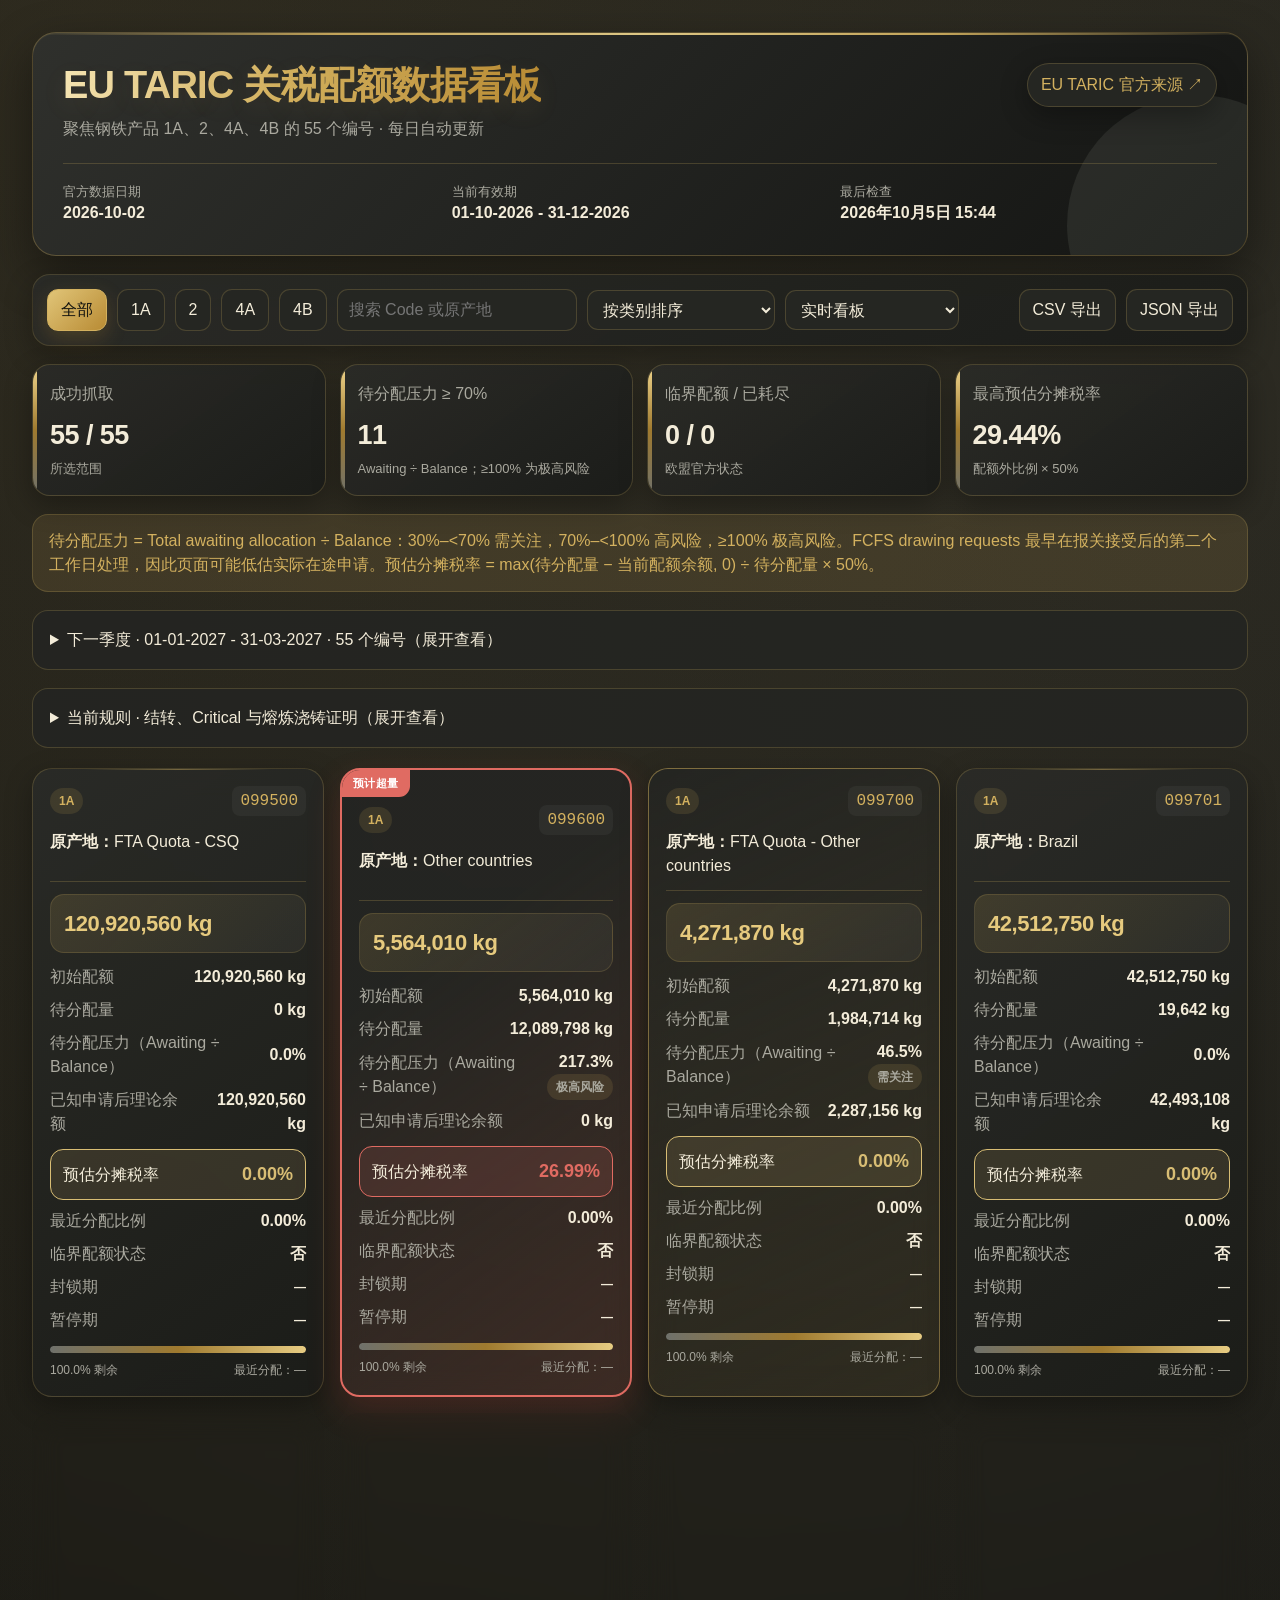
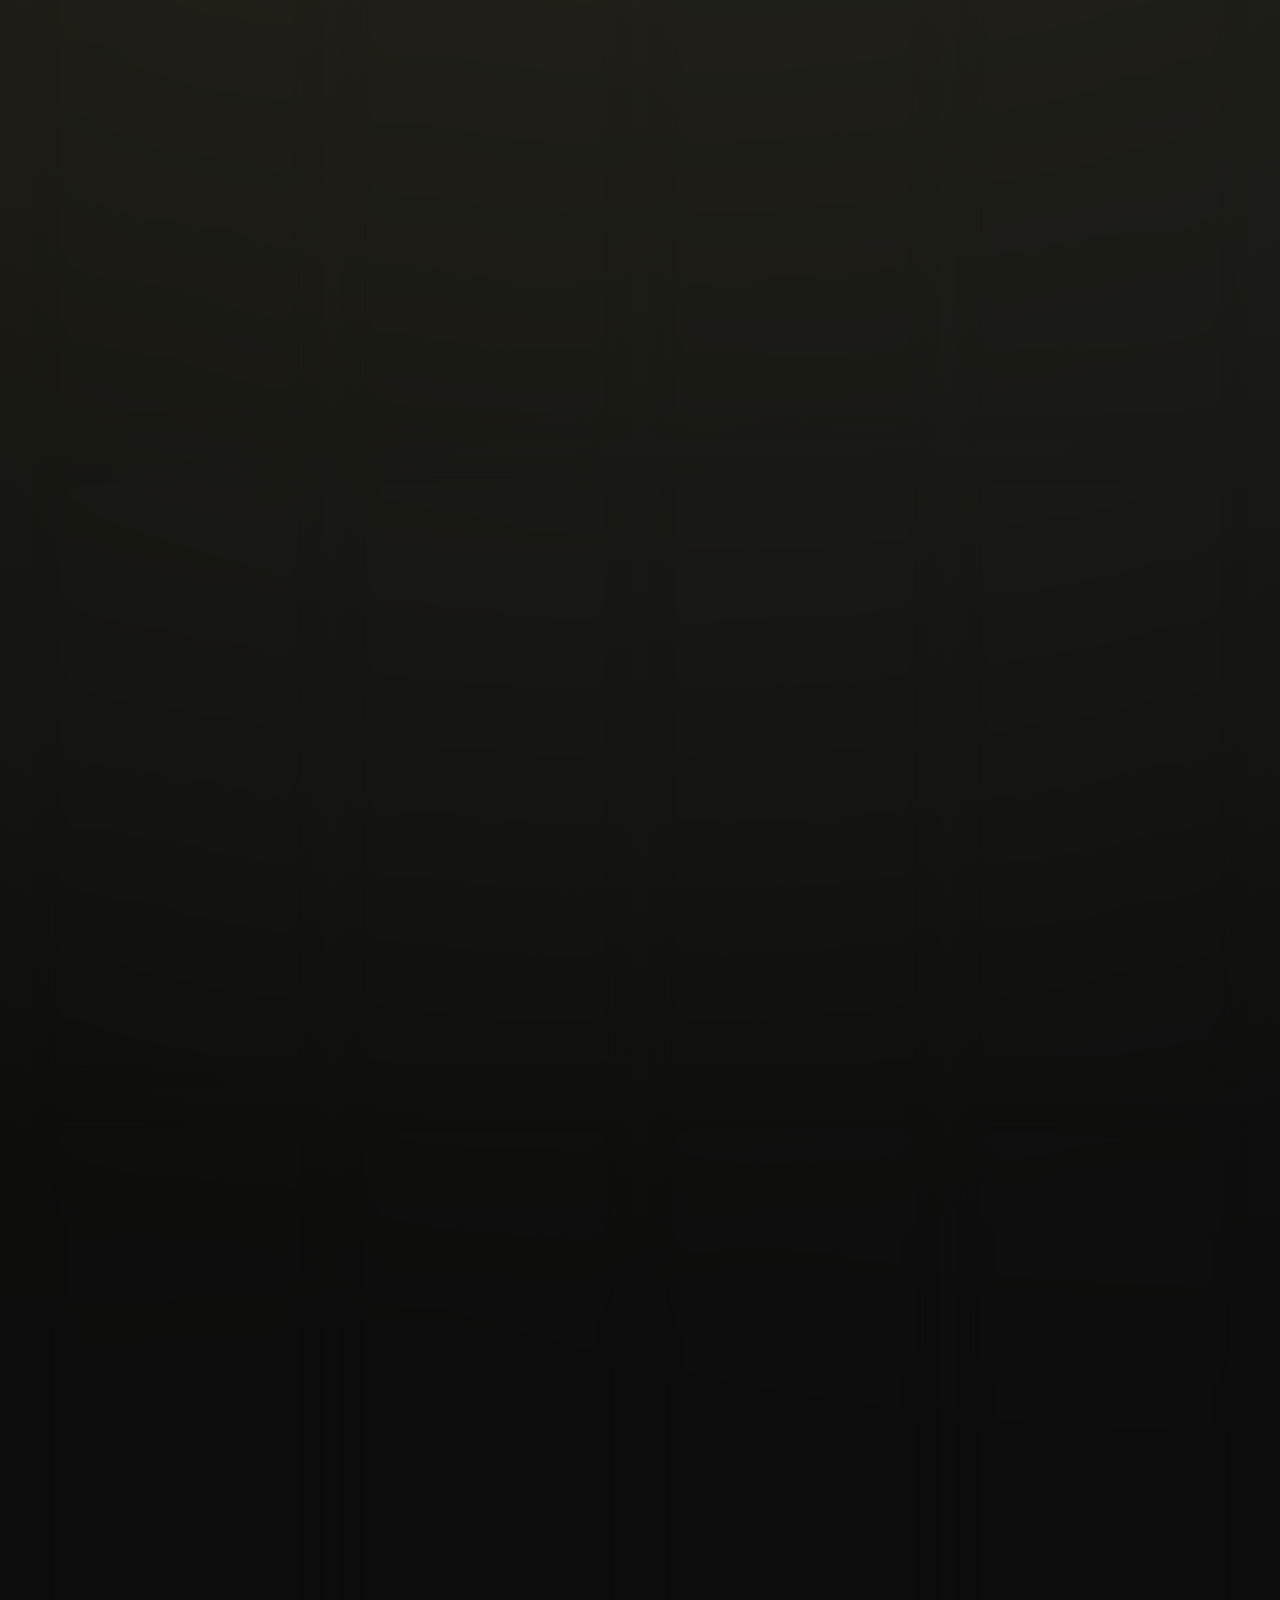
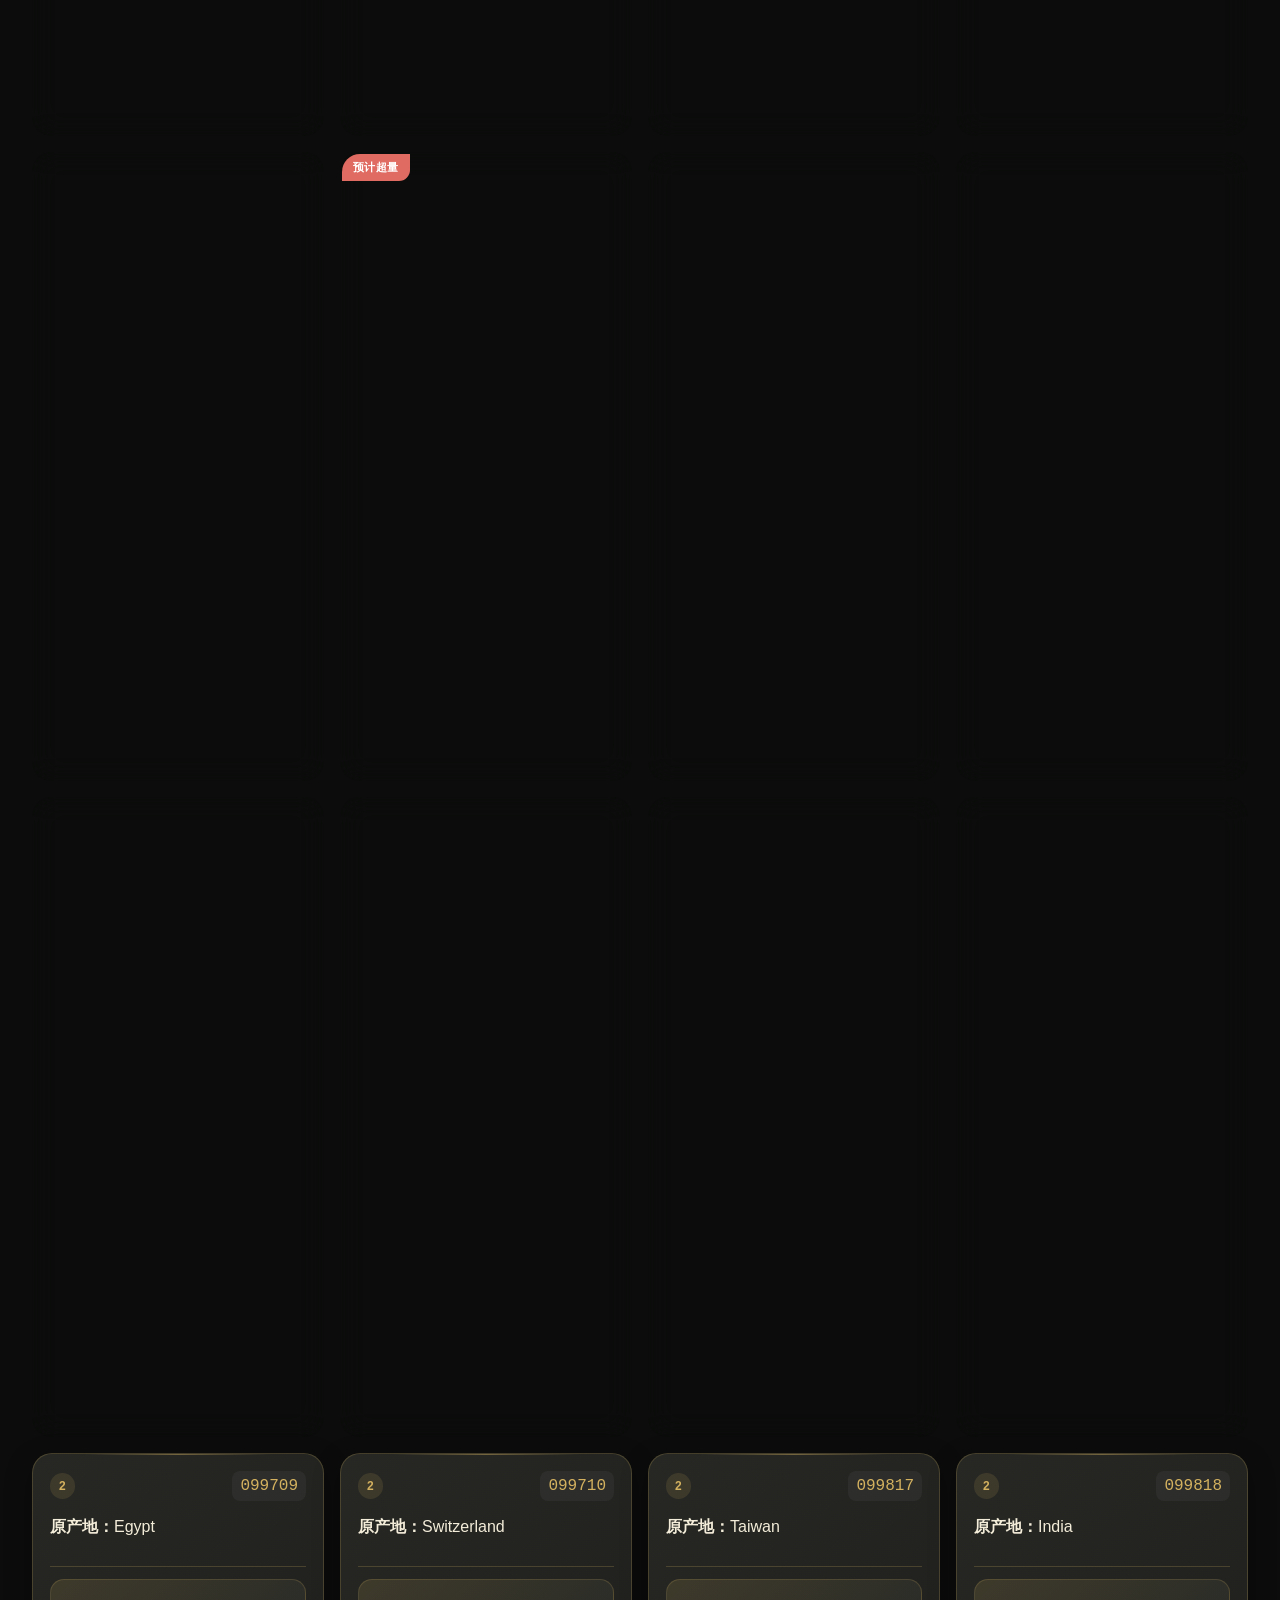
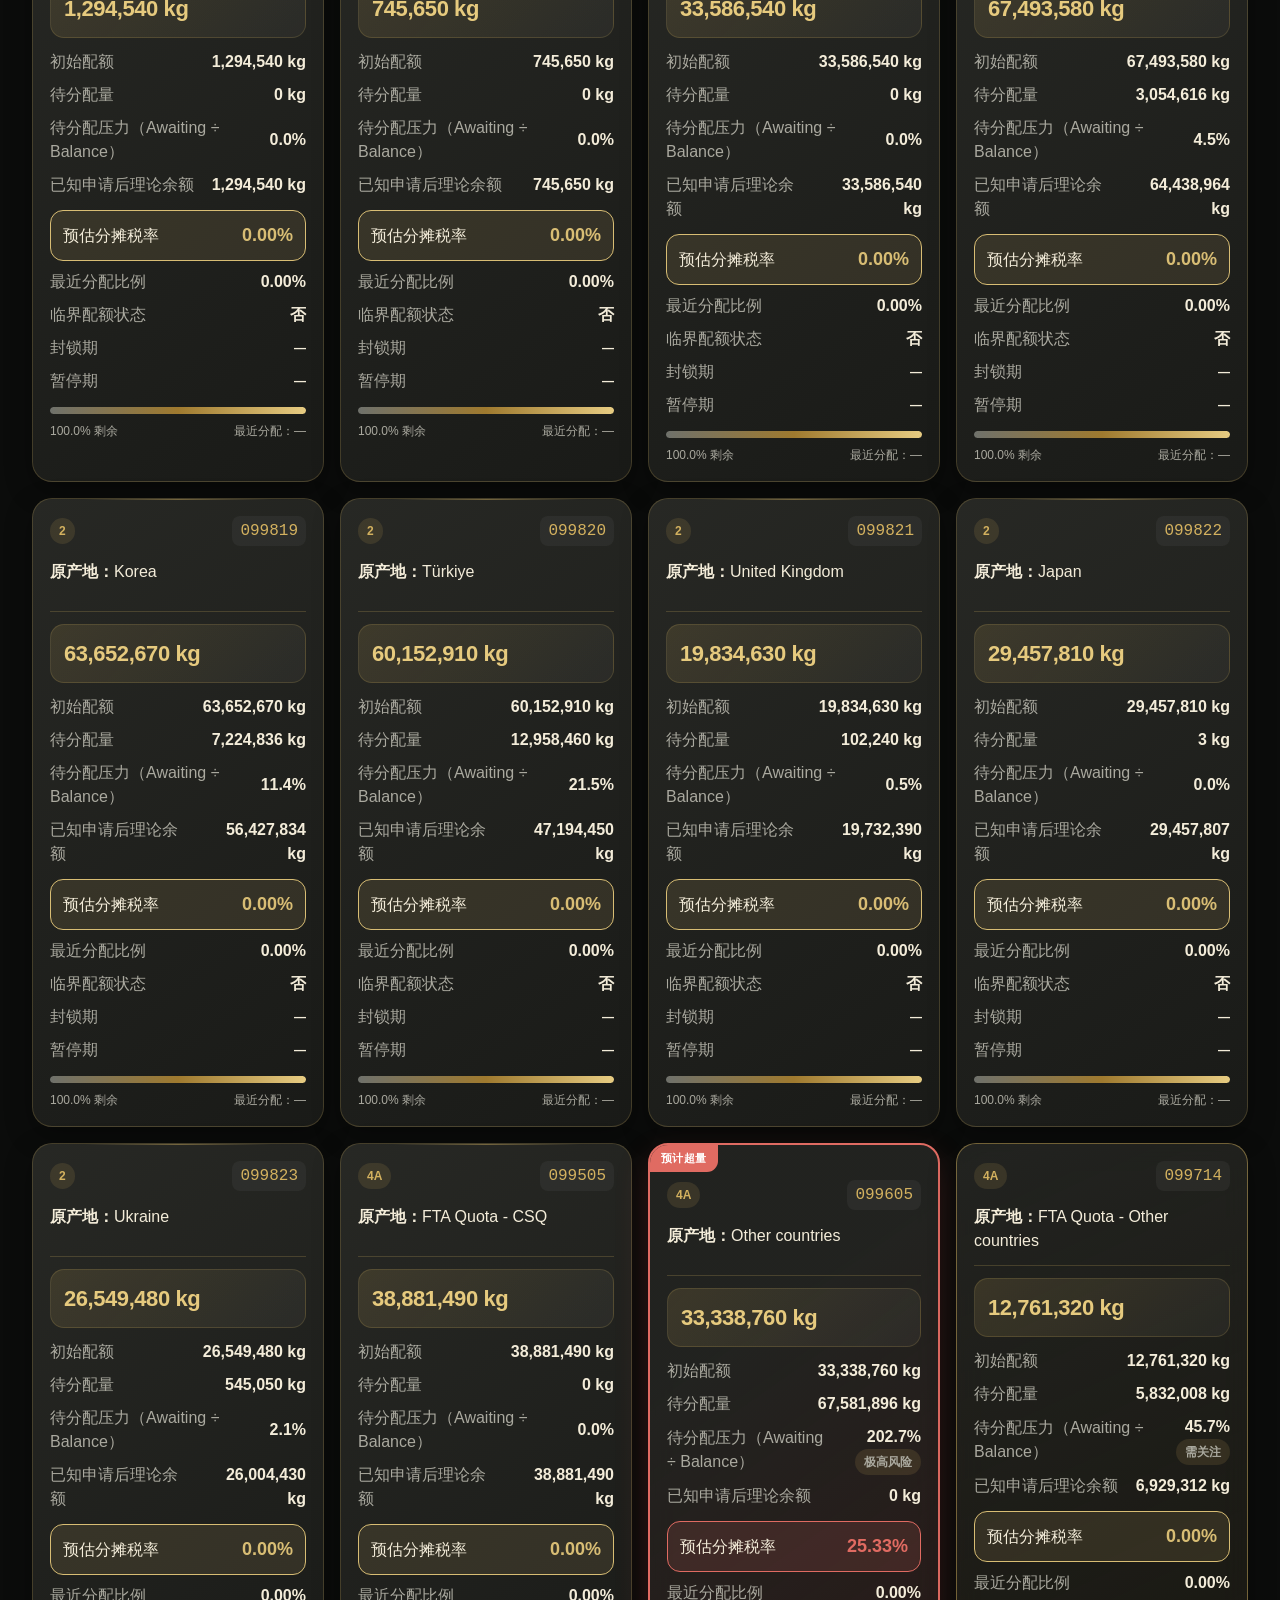
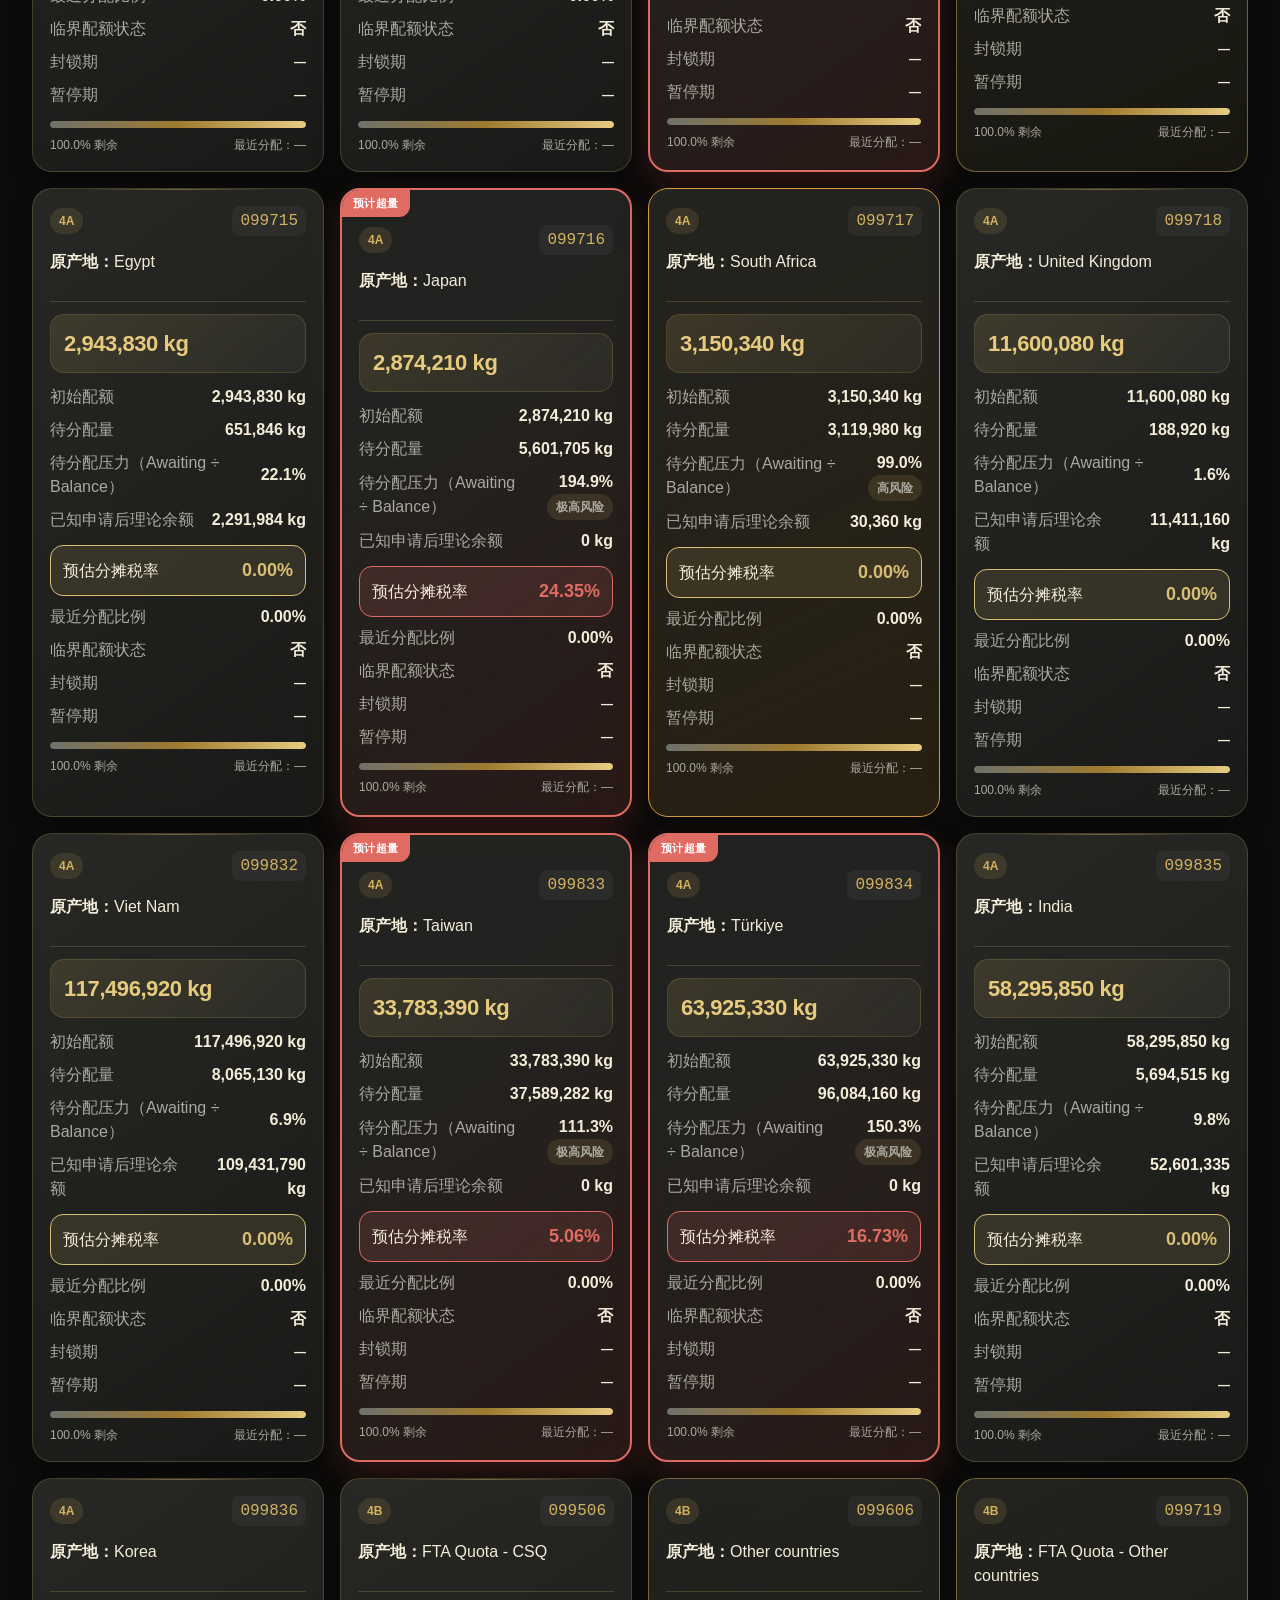
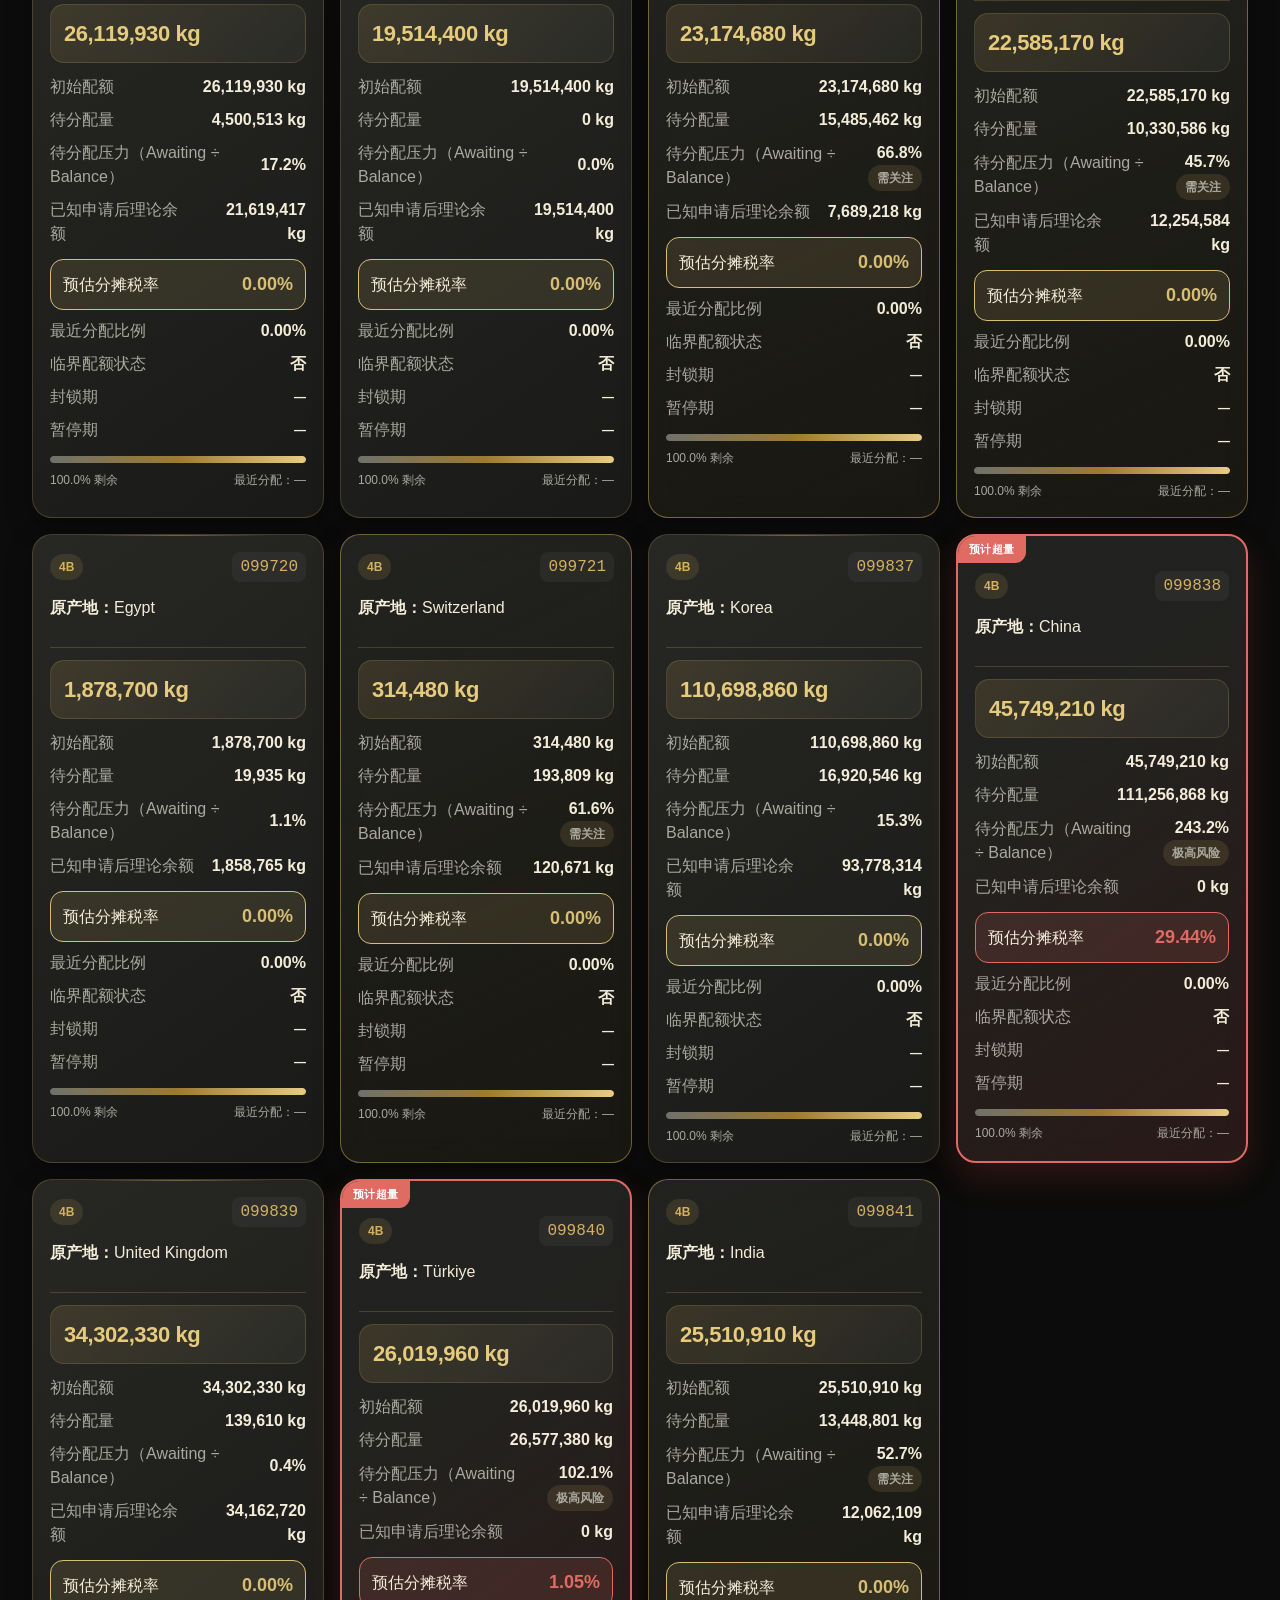
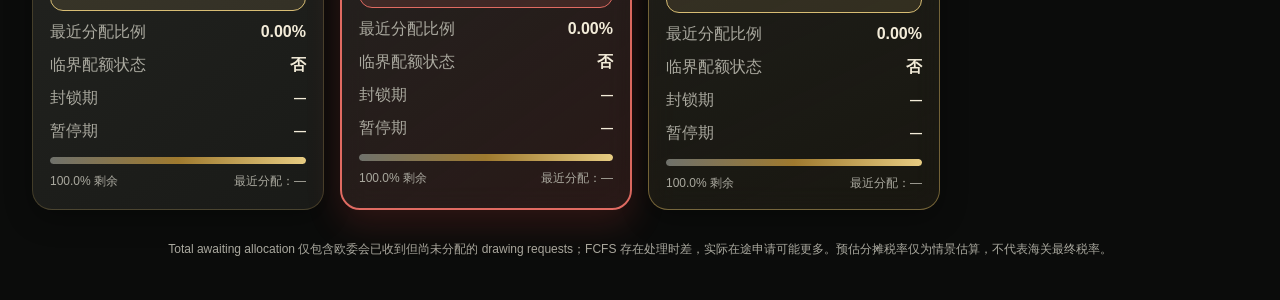
==== index.html @ 9d3b4386 "fix: clarify quarter rules and reject unavailable quota balances" ====
<!doctype html>
<html lang="zh-CN">
<head>
  <meta charset="utf-8">
  <meta name="viewport" content="width=device-width, initial-scale=1">
  <meta name="description" content="EU TARIC 钢铁关税配额每日更新看板">
  <title>EU TARIC 关税配额数据看板</title>
  <style>
    :root {
      color-scheme: dark;
      --bg: #0b0c0b;
      --surface: rgba(36, 37, 34, 0.93);
      --surface-solid: #252622;
      --surface-deep: #151613;
      --text: #f3ecd9;
      --muted: #aaa99f;
      --border: rgba(211, 177, 95, 0.22);
      --primary: #d3b15f;
      --primary-soft: rgba(211, 177, 95, 0.13);
      --accent: #777972;
      --accent-soft: rgba(119, 121, 114, 0.18);
      --success: #d8bd74;
      --success-soft: rgba(216, 189, 116, 0.12);
      --warning: #d89a3d;
      --warning-soft: rgba(216, 154, 61, 0.14);
      --danger: #e06b62;
      --danger-soft: rgba(224, 107, 98, 0.14);
      --gold-deep: #9f7a2f;
      --elephant: #6f716b;
      --shadow: 0 18px 48px rgba(0, 0, 0, 0.42);
      --shadow-soft: 0 9px 28px rgba(0, 0, 0, 0.30);
    }

    * { box-sizing: border-box; }

    html { min-width: 320px; }

    body {
      margin: 0;
      min-height: 100vh;
      background:
        radial-gradient(circle at 7% 0%, var(--primary-soft), transparent 30%),
        radial-gradient(circle at 94% 4%, var(--accent-soft), transparent 28%),
        var(--bg);
      color: var(--text);
      font-family: -apple-system, BlinkMacSystemFont, "Segoe UI", "PingFang SC", "Microsoft YaHei", sans-serif;
      line-height: 1.5;
    }

    button, input, select { font: inherit; }

    a { color: var(--primary); }

    .page {
      width: min(1520px, 100%);
      margin: 0 auto;
      padding: clamp(14px, 2.5vw, 34px);
    }

    .hero {
      position: relative;
      overflow: hidden;
      padding: clamp(18px, 3vw, 30px);
      border: 1px solid rgba(211, 177, 95, 0.30);
      border-radius: 24px;
      background:
        linear-gradient(135deg, rgba(48, 49, 45, 0.96), rgba(20, 21, 19, 0.96)),
        var(--surface);
      box-shadow: var(--shadow), inset 0 1px rgba(255, 240, 197, 0.05);
      backdrop-filter: blur(18px);
    }

    .hero::before {
      position: absolute;
      inset: 0 0 auto;
      height: 2px;
      background: linear-gradient(90deg, transparent, var(--primary), #f1d88f, var(--primary), transparent);
      content: "";
      opacity: 0.9;
    }

    .hero::after {
      position: absolute;
      right: -80px;
      bottom: -100px;
      width: 260px;
      height: 260px;
      border-radius: 50%;
      background: var(--accent-soft);
      content: "";
      pointer-events: none;
    }

    .hero-top {
      position: relative;
      z-index: 1;
      display: flex;
      align-items: flex-start;
      justify-content: space-between;
      gap: 24px;
    }

    h1 {
      margin: 0;
      background: linear-gradient(92deg, #f5e5b3 0%, #d3b15f 45%, #b88b34 100%);
      -webkit-background-clip: text;
      background-clip: text;
      color: transparent;
      font-size: clamp(24px, 3vw, 38px);
      line-height: 1.2;
      letter-spacing: -0.02em;
      text-shadow: 0 8px 26px rgba(211, 177, 95, 0.10);
    }

    .subtitle {
      margin: 8px 0 0;
      color: var(--muted);
    }

    .source-link {
      position: relative;
      z-index: 1;
      flex: none;
      padding: 9px 13px;
      border: 1px solid var(--border);
      border-radius: 999px;
      background: var(--surface-solid);
      text-decoration: none;
      box-shadow: var(--shadow-soft);
    }

    .meta {
      position: relative;
      z-index: 1;
      display: grid;
      grid-template-columns: repeat(3, minmax(0, 1fr));
      gap: 12px;
      margin-top: 22px;
      padding-top: 18px;
      border-top: 1px solid var(--border);
    }

    .meta-item span {
      display: block;
      color: var(--muted);
      font-size: 13px;
    }

    .meta-item strong { font-weight: 650; }

    .toolbar {
      display: flex;
      flex-wrap: wrap;
      align-items: center;
      gap: 10px;
      margin-top: 18px;
      padding: 14px;
      border: 1px solid var(--border);
      border-radius: 18px;
      background: var(--surface);
      box-shadow: var(--shadow-soft);
      backdrop-filter: blur(14px);
    }

    .button, .control {
      min-height: 40px;
      border: 1px solid var(--border);
      border-radius: 11px;
      background: var(--surface-solid);
      color: var(--text);
    }

    .button {
      padding: 8px 13px;
      cursor: pointer;
      transition: transform 140ms ease, border-color 140ms ease, background 140ms ease;
    }

    .button:hover { transform: translateY(-1px); border-color: var(--primary); }

    .button.active {
      border-color: var(--primary);
      background: linear-gradient(135deg, #e1c578, #b88b34);
      color: #11120f;
      box-shadow: 0 7px 20px rgba(184, 139, 52, 0.24);
    }

    .control { padding: 8px 11px; }

    .search { width: min(240px, 100%); }

    .toolbar-spacer { flex: 1 1 20px; }

    .summary {
      display: grid;
      grid-template-columns: repeat(4, minmax(0, 1fr));
      gap: 14px;
      margin-top: 18px;
    }

    .stat {
      position: relative;
      overflow: hidden;
      min-height: 116px;
      padding: 17px;
      border: 1px solid var(--border);
      border-radius: 18px;
      background: var(--surface);
      box-shadow: var(--shadow-soft);
    }

    .stat::before {
      position: absolute;
      inset: 0 auto 0 0;
      width: 4px;
      background: linear-gradient(180deg, #f0d58c, var(--gold-deep), var(--elephant));
      content: "";
    }

    .stat-label { color: var(--muted); }

    .stat-value {
      display: block;
      margin-top: 9px;
      font-size: 27px;
      font-weight: 700;
      letter-spacing: -0.02em;
    }

    .stat-note { margin-top: 3px; color: var(--muted); font-size: 13px; }

    .notice, .error-box {
      margin-top: 18px;
      padding: 14px 16px;
      border: 1px solid var(--border);
      border-radius: 16px;
    }

    .notice { background: var(--primary-soft); color: var(--primary); }
    .preview { margin-top: 18px; padding: 17px; border: 1px solid var(--border); border-radius: 16px; background: var(--surface); }
    .preview h2 { margin: 0 0 7px; font-size: 19px; }
    .preview p { margin: 0 0 10px; color: var(--muted); }
    .preview-grid { display: grid; grid-template-columns: repeat(auto-fit, minmax(175px, 1fr)); gap: 8px; }
    .preview-item { padding: 10px; border: 1px solid var(--border); border-radius: 11px; }
    .preview-item strong, .preview-item span { display: block; }
    .preview-item span { color: var(--muted); font-size: 12px; }
    .error-box { display: none; background: var(--danger-soft); color: var(--danger); }
    .error-box.show { display: block; }

    .grid {
      display: grid;
      grid-template-columns: repeat(auto-fit, minmax(285px, 1fr));
      gap: 16px;
      margin-top: 20px;
    }

    .quota-card {
      position: relative;
      overflow: hidden;
      padding: 17px;
      border: 1px solid var(--border);
      border-radius: 20px;
      background: var(--surface);
      box-shadow: var(--shadow-soft);
      backdrop-filter: blur(14px);
      transition: transform 160ms ease, box-shadow 160ms ease, border-color 160ms ease;
    }

    .quota-card:hover {
      transform: translateY(-2px);
      border-color: rgba(211, 177, 95, 0.42);
      box-shadow: var(--shadow);
    }
    .quota-card.high {
      border: 2px solid var(--danger);
      background: linear-gradient(145deg, var(--surface) 30%, var(--danger-soft));
      box-shadow: 0 14px 34px rgba(196, 61, 55, 0.20);
    }
    .quota-card.high::before {
      content: "预计超量";
      position: absolute;
      top: 0;
      left: 0;
      padding: 5px 11px;
      border-radius: 0 0 11px 0;
      background: var(--danger);
      color: #fff;
      font-size: 11px;
      font-weight: 800;
      letter-spacing: 0.04em;
    }
    .quota-card.high .card-head { padding-top: 18px; }
    .quota-card.high .tariff { border-color: var(--danger); background: var(--danger-soft); }
    .quota-card.high .tariff strong { color: var(--danger); }
    .quota-card.near { border-color: var(--warning); background: linear-gradient(155deg, var(--surface), var(--warning-soft)); }
    .quota-card.watch { border-color: rgba(211, 177, 95, 0.48); background: linear-gradient(155deg, var(--surface), rgba(211, 177, 95, 0.07)); }
    .quota-card.stale { opacity: 0.72; }

    .card-head, .metric, .card-foot {
      display: flex;
      align-items: center;
      justify-content: space-between;
      gap: 12px;
    }

    .badge {
      display: inline-flex;
      align-items: center;
      padding: 4px 9px;
      border-radius: 999px;
      background: var(--primary-soft);
      color: var(--primary);
      font-size: 12px;
      font-weight: 700;
    }

    .code-link {
      padding: 3px 8px;
      border-radius: 8px;
      background: rgba(127, 127, 127, 0.10);
      font-family: ui-monospace, SFMono-Regular, Menlo, Consolas, monospace;
      text-decoration: none;
    }

    .origin {
      min-height: 52px;
      margin-top: 14px;
      padding-bottom: 12px;
      border-bottom: 1px solid var(--border);
    }

    .balance {
      margin: 12px 0;
      padding: 12px 13px;
      border: 1px solid rgba(211, 177, 95, 0.18);
      border-radius: 14px;
      background: linear-gradient(135deg, rgba(211, 177, 95, 0.15), rgba(111, 113, 107, 0.12));
      color: #e6ca7e;
      font-size: 22px;
      font-weight: 700;
      letter-spacing: -0.02em;
    }

    .metric { margin-top: 9px; }
    .metric span:first-child { color: var(--muted); }
    .metric strong { text-align: right; font-weight: 650; }
    .metric.period strong { max-width: 62%; font-size: 12px; }

    .tariff {
      margin-top: 13px;
      padding: 11px 12px;
      border: 1px solid var(--success);
      border-radius: 13px;
      background: var(--success-soft);
    }

    .tariff span:first-child { color: var(--text); }
    .tariff strong { color: var(--success); font-size: 18px; }

    .progress {
      height: 7px;
      margin-top: 14px;
      overflow: hidden;
      border-radius: 999px;
      background: rgba(127, 127, 127, 0.16);
    }

    .progress span {
      display: block;
      height: 100%;
      border-radius: inherit;
      background: linear-gradient(90deg, var(--elephant), var(--gold-deep), #e7cc82);
      box-shadow: 0 0 12px rgba(211, 177, 95, 0.28);
    }

    .card-foot { margin-top: 8px; color: var(--muted); font-size: 12px; }

    .empty {
      grid-column: 1 / -1;
      padding: 46px 20px;
      border: 1px dashed var(--border);
      border-radius: 18px;
      color: var(--muted);
      text-align: center;
    }

    .loading { margin-top: 30px; color: var(--muted); text-align: center; }

    footer { padding: 30px 4px 10px; color: var(--muted); font-size: 12px; text-align: center; }

    .source-link { color: var(--primary); }
    .toolbar, .stat, .quota-card {
      background: linear-gradient(145deg, rgba(42, 43, 39, 0.93), rgba(27, 28, 25, 0.94));
    }
    .toolbar { border-color: rgba(211, 177, 95, 0.18); }
    .quota-card:not(.high):not(.near):not(.watch)::after {
      position: absolute;
      inset: 0 18% auto;
      height: 1px;
      background: linear-gradient(90deg, transparent, rgba(211, 177, 95, 0.45), transparent);
      content: "";
    }

    @media (max-width: 900px) {
      .summary { grid-template-columns: repeat(2, minmax(0, 1fr)); }
    }

    @media (max-width: 640px) {
      .page { padding: 10px; }
      .hero { border-radius: 18px; }
      .hero-top { display: block; }
      .source-link { display: inline-block; margin-top: 16px; }
      .meta, .summary { grid-template-columns: 1fr; }
      .toolbar-spacer { display: none; }
      .toolbar .control, .search { width: 100%; }
      .grid { grid-template-columns: 1fr; }
    }

    @media (prefers-reduced-motion: reduce) {
      .button, .quota-card { transition: none; }
      .button:hover, .quota-card:hover { transform: none; }
    }
  </style>
</head>
<body>
  <main class="page">
    <section class="hero">
      <div class="hero-top">
        <div>
          <h1>EU TARIC 关税配额数据看板</h1>
          <p class="subtitle">聚焦钢铁产品 1A、2、4A、4B 的 55 个编号 · 每日自动更新</p>
        </div>
        <a class="source-link" href="https://ec.europa.eu/taxation_customs/dds2/taric/quota_consultation.jsp?Lang=en" target="_blank" rel="noopener noreferrer">EU TARIC 官方来源 ↗</a>
      </div>
      <div class="meta">
        <div class="meta-item"><span>官方数据日期</span><strong id="official-date">—</strong></div>
        <div class="meta-item"><span>当前有效期</span><strong id="validity">—</strong></div>
        <div class="meta-item"><span>最后检查</span><strong id="checked-at">—</strong></div>
      </div>
    </section>

    <section class="toolbar" aria-label="看板筛选与导出">
      <button class="button active" type="button" data-category="all">全部</button>
      <button class="button" type="button" data-category="1A">1A</button>
      <button class="button" type="button" data-category="2">2</button>
      <button class="button" type="button" data-category="4A">4A</button>
      <button class="button" type="button" data-category="4B">4B</button>
      <input class="control search" id="search" type="search" placeholder="搜索 Code 或原产地" aria-label="搜索 Code 或原产地">
      <select class="control" id="sort" aria-label="排序">
        <option value="category">按类别排序</option>
        <option value="tariff">预估税率从高到低</option>
        <option value="awaiting">待分配压力从高到低</option>
        <option value="remaining">剩余比例从低到高</option>
      </select>
      <select class="control" id="snapshot" aria-label="历史数据"><option value="current">实时看板</option></select>
      <span class="toolbar-spacer"></span>
      <button class="button" id="export-csv" type="button">CSV 导出</button>
      <button class="button" id="export-json" type="button">JSON 导出</button>
    </section>

    <section class="summary" aria-label="数据概览">
      <article class="stat"><span class="stat-label">成功抓取</span><strong class="stat-value" id="stat-total">—</strong><div class="stat-note">所选范围</div></article>
      <article class="stat"><span class="stat-label">待分配压力 ≥ 70%</span><strong class="stat-value" id="stat-over">—</strong><div class="stat-note">Awaiting ÷ Balance；≥100% 为极高风险</div></article>
      <article class="stat"><span class="stat-label">临界配额 / 已耗尽</span><strong class="stat-value" id="stat-critical">—</strong><div class="stat-note">欧盟官方状态</div></article>
      <article class="stat"><span class="stat-label">最高预估分摊税率</span><strong class="stat-value" id="stat-tariff">—</strong><div class="stat-note">配额外比例 × 50%</div></article>
    </section>

    <section class="notice" id="notice">正在读取最新数据……</section>
    <section class="error-box" id="errors" aria-live="polite"></section>
    <section class="preview" id="preview" hidden></section>
    <section class="preview"><details><summary>当前规则 · 结转、Critical 与熔炼浇铸证明（展开查看）</summary>
      <p>2026 年 7 月 1 日至 2027 年 6 月 30 日，未用季度额度可在同一配额年度内结转。前一季度的分配在季度结束后的第 20 个欧委会工作日停止；下一季度初始额度不等于届时实际余额。</p>
      <p>2026/1457 第 5 条规定本措施配额不视为 Critical；官方「No」不代表申请压力低。看板风险标签独立比较待分配申请与官方 Balance，理论余额不是海关公布余额。</p>
      <p>2026 年 10 月 1 日起，进口须提供可核验的熔炼与浇铸国证明，例如钢厂检验证书；该信息与非优惠原产地应分别核对。配额外 50% 及看板情景估算不能替代具体产品的最终税率核定。</p>
      <p><a href="https://eur-lex.europa.eu/eli/reg/2026/1384/oj/eng" target="_blank" rel="noopener noreferrer">2026/1384 · 第 3、4、14 条 ↗</a> · <a href="https://eur-lex.europa.eu/eli/reg_impl/2026/1457/oj/eng" target="_blank" rel="noopener noreferrer">2026/1457 · 第 4、5 条 ↗</a></p>
    </details></section>
    <div class="loading" id="loading">正在加载 TARIC 配额数据……</div>
    <section class="grid" id="cards" aria-live="polite"></section>

    <footer>Total awaiting allocation 仅包含欧委会已收到但尚未分配的 drawing requests；FCFS 存在处理时差，实际在途申请可能更多。预估分摊税率仅为情景估算，不代表海关最终税率。</footer>
  </main>

  <script>
    const state = { dataset: null, category: "all", search: "", sort: "category" };
    const number = new Intl.NumberFormat("en-US", { maximumFractionDigits: 0 });

    const escapeHtml = (value) => String(value ?? "")
      .replaceAll("&", "&amp;")
      .replaceAll("<", "&lt;")
      .replaceAll(">", "&gt;")
      .replaceAll('"', "&quot;")
      .replaceAll("'", "&#039;");

    const formatDateTime = (value) => {
      if (!value) return "—";
      const date = new Date(value);
      return Number.isNaN(date.getTime()) ? value : new Intl.DateTimeFormat("zh-CN", { dateStyle: "medium", timeStyle: "short", timeZone: "Europe/Berlin" }).format(date);
    };

    const enrich = (item) => {
      const initial = Number(item.initial_amount_kg ?? item.initial ?? 0);
      const balance = Number(item.balance_kg ?? item.balance ?? 0);
      const awaiting = Number(item.awaiting_allocation_kg ?? item.awaiting ?? 0);
      const remainingPct = initial > 0 ? balance / initial * 100 : 0;
      const awaitingShareOfInitial = initial > 0 ? awaiting / initial : 0;
      const awaitingToBalance = balance > 0 ? awaiting / balance : null;
      const pressureSort = awaitingToBalance == null ? (awaiting > 0 ? Number.MAX_SAFE_INTEGER : 0) : awaitingToBalance;
      const effectiveBuffer = Math.max(balance - awaiting, 0);
      const outsideRatio = awaiting > 0 ? Math.max(awaiting - balance, 0) / awaiting : 0;
      const estimatedTariff = outsideRatio * 50;
      return { ...item, initial, balance, awaiting, remainingPct, awaitingShareOfInitial, awaitingToBalance, pressureSort, effectiveBuffer, outsideRatio, estimatedTariff };
    };

    const criticalCn = (value) => {
      const normalized = String(value || "").trim().toLowerCase();
      if (normalized === "yes") return "是";
      if (normalized === "no") return "否";
      return value || "—";
    };

    const periodContainsToday = (value) => {
      const matches = [...String(value || "").matchAll(/(\d{2})-(\d{2})-(\d{4})/g)];
      if (!matches.length) return false;
      const dates = matches.map((match) => new Date(Number(match[3]), Number(match[2]) - 1, Number(match[1]), 12));
      const berlin = new Intl.DateTimeFormat("en-CA", { timeZone: "Europe/Berlin", year: "numeric", month: "2-digit", day: "2-digit" }).format(new Date());
      const [year, month, day] = berlin.split("-").map(Number);
      const today = new Date(year, month - 1, day, 12);
      return dates[0] <= today && today <= (dates[1] || dates[0]);
    };

    function currentRows() {
      if (!state.dataset) return [];
      let rows = (state.dataset.items || []).map(enrich);
      if (state.category !== "all") rows = rows.filter((row) => row.category === state.category);
      const query = state.search.trim().toLowerCase();
      if (query) rows = rows.filter((row) => `${row.code} ${row.origin} ${row.expected_origin || ""} ${row.taric_origin || ""}`.toLowerCase().includes(query));
      const categoryRank = { "1A": 1, "2": 2, "4A": 3, "4B": 4 };
      rows.sort((a, b) => {
        if (state.sort === "tariff") return b.estimatedTariff - a.estimatedTariff || a.code.localeCompare(b.code);
        if (state.sort === "awaiting") return b.pressureSort - a.pressureSort || a.code.localeCompare(b.code);
        if (state.sort === "remaining") return a.remainingPct - b.remainingPct || a.code.localeCompare(b.code);
        return (categoryRank[a.category] || 99) - (categoryRank[b.category] || 99) || a.code.localeCompare(b.code);
      });
      return rows;
    }

    function render() {
      const meta = state.dataset?.meta || {};
      const rows = currentRows();
      document.querySelector("#official-date").textContent = meta.official_update_date || "—";
      document.querySelector("#validity").textContent = meta.validity_period || "—";
      document.querySelector("#checked-at").textContent = formatDateTime(meta.checked_at);
      document.querySelector("#stat-total").textContent = `${rows.filter((r) => !r.stale && !r.error).length} / ${rows.length}`;
      const valid = rows.filter((r) => !r.stale && !r.not_yet_effective);
      document.querySelector("#stat-over").textContent = String(valid.filter((r) => r.balance > 0 && (r.awaitingToBalance ?? 0) >= 0.7).length);
      document.querySelector("#stat-critical").textContent = `${valid.filter((r) => String(r.critical).toLowerCase() === "yes").length} / ${valid.filter((r) => r.balance <= 0).length}`;
      document.querySelector("#stat-tariff").textContent = valid.length ? `${Math.max(...valid.map((r) => r.estimatedTariff)).toFixed(2)}%` : "—";

      const future = (state.dataset?.items || []).filter((item) => !item.stale && item.next_period);
      const preview = document.querySelector("#preview");
      preview.hidden = !future.length;
      if (future.length) preview.innerHTML = `<details><summary>下一季度 · ${escapeHtml(meta.next_period || "官方预告")} · ${future.length} 个编号（展开查看）</summary><p>下列初始额度来自 TARIC 未来有效期记录。当前余额与待分配量仍属于本季度；未来余额未公布时不作零余额判断。点击编号核对原文。</p><div class="preview-grid">${future.map((item) => `<div class="preview-item"><a href="${escapeHtml(item.next_period.detail_url)}" target="_blank" rel="noopener noreferrer"><strong>${escapeHtml(item.category)} · ${escapeHtml(item.code)} · ${escapeHtml(item.origin)}</strong></a><span>${escapeHtml(item.next_period.validity_period)}</span><span>初始额度：${number.format(item.next_period.initial_amount_kg)} kg</span><span>余额：${item.next_period.balance_kg == null ? "尚未公布" : number.format(item.next_period.balance_kg) + " kg"}</span></div>`).join("")}</div></details>`;

      const activeBlocking = rows.filter((row) => periodContainsToday(row.blocking_period));
      let blocking = "";
      if (activeBlocking.length) {
        const periods = [...new Set(activeBlocking.map((row) => row.blocking_period).filter(Boolean))].join("；");
        blocking = `当前仍处于官方封锁期（${periods}），实际分配尚未完成。`;
      } else if (meta.blocking_period) {
        blocking = `官方记录的封锁期：${meta.blocking_period}（当前已结束）。`;
      }
      document.querySelector("#notice").textContent = `${blocking} 待分配压力 = Total awaiting allocation ÷ Balance：30%–<70% 需关注，70%–<100% 高风险，≥100% 极高风险。FCFS drawing requests 最早在报关接受后的第二个工作日处理，因此页面可能低估实际在途申请。预估分摊税率 = max(待分配量 − 当前配额余额, 0) ÷ 待分配量 × 50%。`.trim();

      const failures = state.dataset?.failures || [];
      const errors = document.querySelector("#errors");
      errors.classList.toggle("show", failures.length > 0);
      errors.textContent = failures.length ? `本次有 ${failures.length} 个编号未能更新：${failures.map((x) => `${x.code} (${x.error})`).join("；")}` : "";

      const cards = document.querySelector("#cards");
      if (!rows.length) {
        cards.innerHTML = '<div class="empty">没有符合当前筛选条件的数据。</div>';
        return;
      }

      cards.innerHTML = rows.map((row) => {
        const usable = !row.stale && !row.not_yet_effective;
        const isOver = usable && row.awaiting > 0 && (row.balance <= 0 || (row.awaitingToBalance ?? 0) >= 1);
        const isNear = usable && !isOver && row.balance > 0 && (row.awaitingToBalance ?? 0) >= 0.7;
        const isWatch = usable && !isOver && !isNear && row.balance > 0 && (row.awaitingToBalance ?? 0) >= 0.3;
        const risk = isOver ? "high" : isNear ? "near" : isWatch ? "watch" : "";
        const stale = row.stale ? "stale" : "";
        const width = Math.max(0, Math.min(100, row.remainingPct));
        const pressureText = !usable ? "—" : row.balance > 0 ? ((row.awaitingToBalance ?? 0) * 100).toFixed(1) + "%" : row.awaiting > 0 ? "∞" : "0.0%";
        const riskLabel = isOver ? '<span class="badge">极高风险</span>' : isNear ? '<span class="badge">高风险</span>' : isWatch ? '<span class="badge">需关注</span>' : "";
        const futureLabel = row.not_yet_effective ? '<span class="badge">尚未生效</span>' : "";
        const detailHref = row.detail_url || row.url || "#";
        return `
          <article class="quota-card ${risk} ${stale}">
            <div class="card-head">
              <span><span class="badge">${escapeHtml(row.category)}</span> ${futureLabel}</span>
              <a class="code-link" href="${escapeHtml(detailHref)}" target="_blank" rel="noopener noreferrer">${escapeHtml(row.code)}</a>
            </div>
            <div class="origin"><strong>原产地：</strong>${escapeHtml(row.origin || row.expected_origin || "—")} ${row.stale ? '<span class="badge">沿用上次数据</span>' : ""}</div>
            <div class="balance">${row.not_yet_effective ? "尚未生效 · 余额待确认" : number.format(row.balance) + " kg"}</div>
            <div class="metric"><span>初始配额</span><strong>${number.format(row.initial)} kg</strong></div>
            <div class="metric"><span>待分配量</span><strong>${number.format(row.awaiting)} kg</strong></div>
            <div class="metric"><span>待分配压力（Awaiting ÷ Balance）</span><strong>${pressureText} ${riskLabel}</strong></div>
            <div class="metric"><span>已知申请后理论余额</span><strong>${usable ? number.format(row.effectiveBuffer) + " kg" : "—"}</strong></div>
            <div class="metric tariff"><span>预估分摊税率</span><strong>${usable ? row.estimatedTariff.toFixed(2) + "%" : "—"}</strong></div>
            <div class="metric"><span>最近分配比例</span><strong>${Number(row.allocated_percentage ?? 0).toFixed(2)}%</strong></div>
            <div class="metric"><span>临界配额状态</span><strong>${escapeHtml(criticalCn(row.critical))}</strong></div>
            <div class="metric period"><span>封锁期</span><strong>${escapeHtml(row.blocking_period || "—")}</strong></div>
            <div class="metric period"><span>暂停期</span><strong>${escapeHtml(row.suspension_period || "—")}</strong></div>
            <div class="progress" role="progressbar" aria-label="${escapeHtml(row.code)} 剩余比例" aria-valuemin="0" aria-valuemax="100" aria-valuenow="${row.remainingPct.toFixed(0)}"><span style="width:${width}%"></span></div>
            <div class="card-foot"><span>${row.not_yet_effective ? "未来有效期" : row.remainingPct.toFixed(1) + "% 剩余"}</span><span>最近分配：${escapeHtml(row.last_allocation_date || "—")}</span></div>
          </article>`;
      }).join("");
    }

    async function loadDataset(path = "./data/current.json") {
      document.querySelector("#loading").hidden = false;
      try {
        const response = await fetch(`${path}?v=${Date.now()}`, { cache: "no-store" });
        if (!response.ok) throw new Error(`HTTP ${response.status}`);
        state.dataset = await response.json();
        render();
      } catch (error) {
        document.querySelector("#errors").classList.add("show");
        document.querySelector("#errors").textContent = `数据加载失败：${error.message}`;
      } finally {
        document.querySelector("#loading").hidden = true;
      }
    }

    async function loadHistoryIndex() {
      try {
        const response = await fetch(`./data/history/index.json?v=${Date.now()}`, { cache: "no-store" });
        if (!response.ok) return;
        const payload = await response.json();
        const select = document.querySelector("#snapshot");
        for (const snapshot of payload.snapshots || []) {
          const option = document.createElement("option");
          option.value = snapshot.file;
          option.textContent = `历史：${snapshot.date}`;
          select.appendChild(option);
        }
      } catch (_) { /* 历史数据不可用时不影响实时看板 */ }
    }

    function download(filename, content, type) {
      const blob = new Blob([content], { type });
      const url = URL.createObjectURL(blob);
      const link = document.createElement("a");
      link.href = url;
      link.download = filename;
      link.click();
      setTimeout(() => URL.revokeObjectURL(url), 1000);
    }

    document.querySelectorAll("[data-category]").forEach((button) => button.addEventListener("click", () => {
      state.category = button.dataset.category;
      document.querySelectorAll("[data-category]").forEach((item) => item.classList.toggle("active", item === button));
      render();
    }));

    document.querySelector("#search").addEventListener("input", (event) => { state.search = event.target.value; render(); });
    document.querySelector("#sort").addEventListener("change", (event) => { state.sort = event.target.value; render(); });
    document.querySelector("#snapshot").addEventListener("change", (event) => loadDataset(event.target.value === "current" ? "./data/current.json" : `./data/history/${event.target.value}`));

    const exportDate = () => {
      const safe = String(state.dataset?.meta?.official_update_date || "").replace(/[^0-9-]/g, "");
      return safe || "undated";
    };
    const exportRows = () => currentRows().map((row) => ({
      ...row,
      critical_original: row.critical,
      critical: criticalCn(row.critical),
    }));

    document.querySelector("#export-json").addEventListener("click", () => download(`eu-taric-quota-${exportDate()}.json`, JSON.stringify({ meta: state.dataset?.meta || {}, items: exportRows() }, null, 2), "application/json"));
    document.querySelector("#export-csv").addEventListener("click", () => {
      const headers = ["category", "code", "origin", "taric_origin", "initial_kg", "amount_kg", "balance_kg", "awaiting_kg", "awaiting_share_of_initial", "awaiting_to_balance_ratio", "effective_buffer_kg", "outside_ratio", "estimated_blended_tariff_pct", "remaining_pct", "allocated_percentage", "critical_status", "blocking_period", "suspension_period", "exhaustion_date", "last_import_date", "last_allocation_date", "not_yet_effective", "stale", "error", "source_url"];
      const rows = currentRows().map((r) => [r.category, r.code, r.origin || r.expected_origin, r.taric_origin, r.initial, r.amount_kg, r.balance, r.awaiting, r.awaitingShareOfInitial.toFixed(4), r.awaitingToBalance == null ? "" : r.awaitingToBalance.toFixed(4), r.effectiveBuffer, r.outsideRatio.toFixed(4), r.estimatedTariff.toFixed(2), r.remainingPct.toFixed(2), Number(r.allocated_percentage ?? 0).toFixed(2), criticalCn(r.critical), r.blocking_period, r.suspension_period, r.exhaustion_date, r.last_import_date, r.last_allocation_date, Boolean(r.not_yet_effective), Boolean(r.stale), r.error, r.detail_url || r.url]);
      const csv = [headers, ...rows].map((row) => row.map((cell) => `"${String(cell ?? "").replaceAll('"', '""')}"`).join(",")).join("\n");
      download(`eu-taric-quota-${exportDate()}.csv`, `\ufeff${csv}`, "text/csv;charset=utf-8");
    });

    loadDataset();
    loadHistoryIndex();
  </script>
</body>
</html>
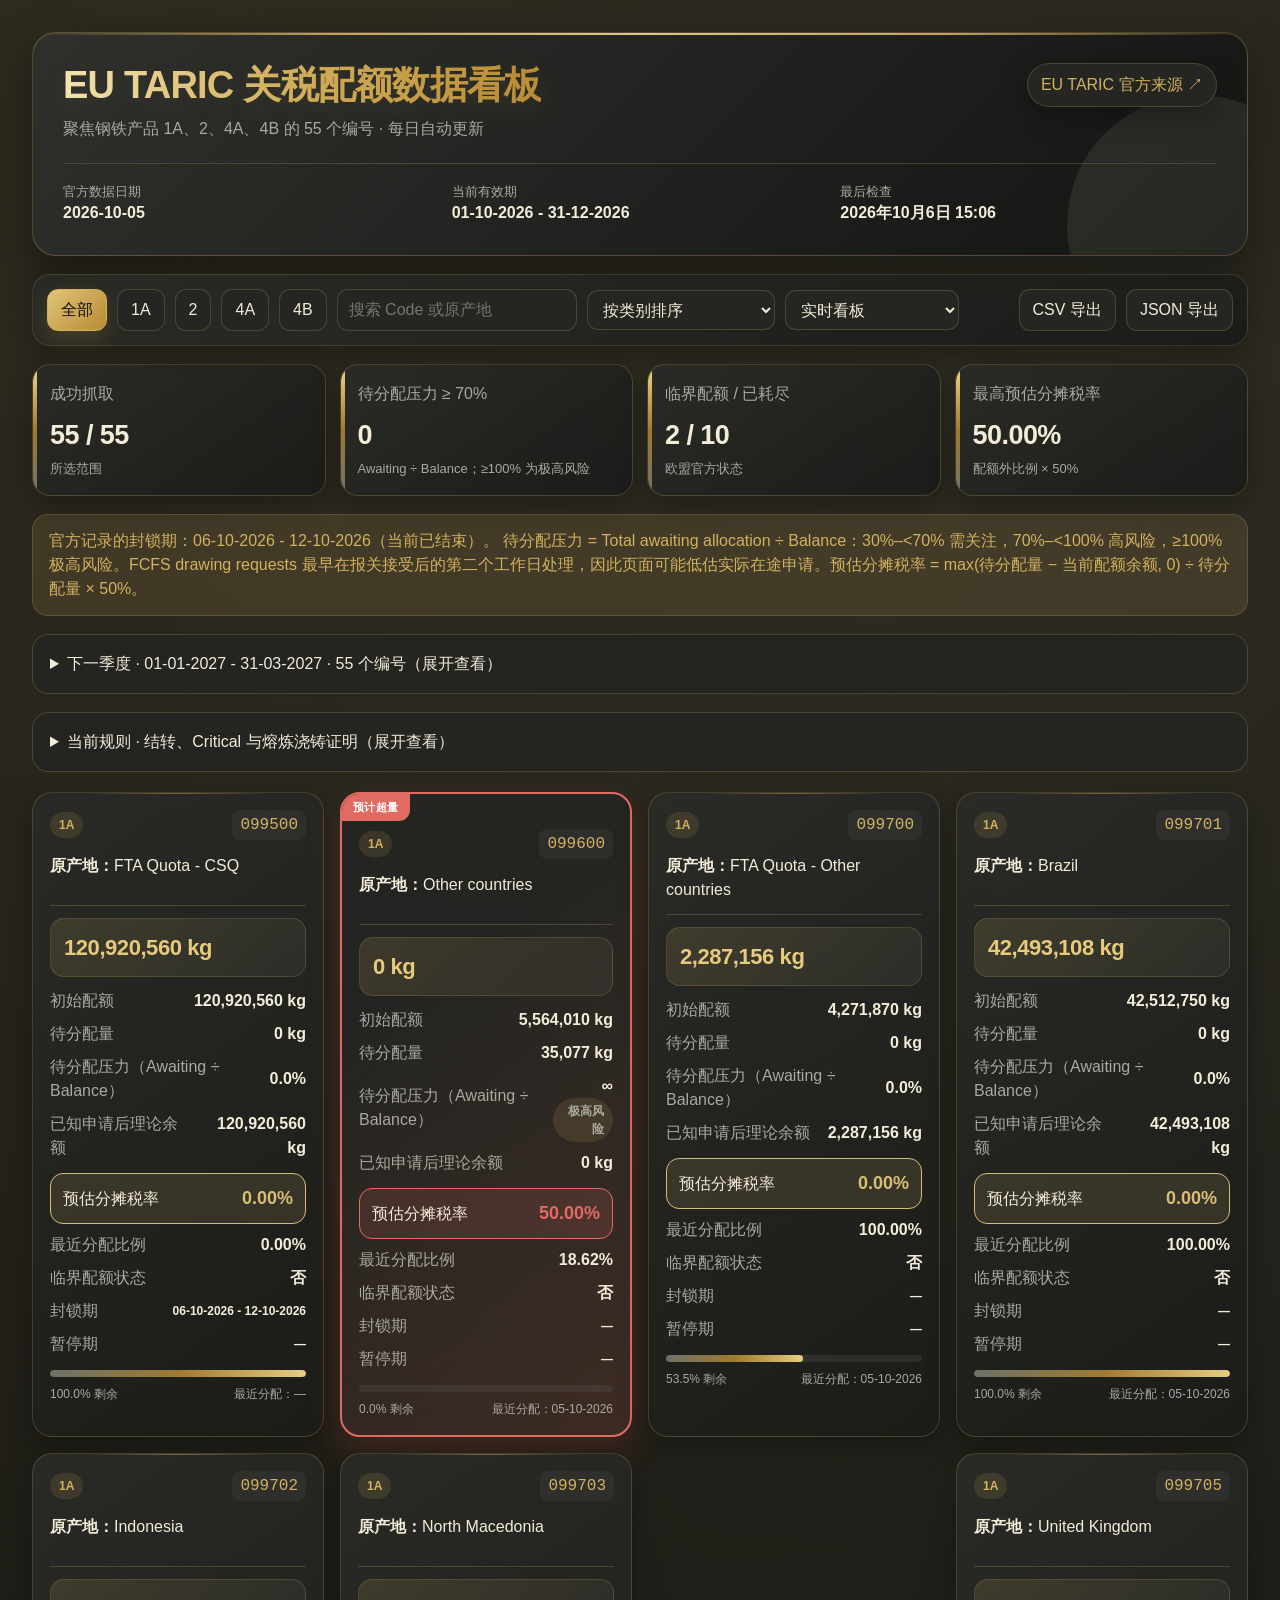
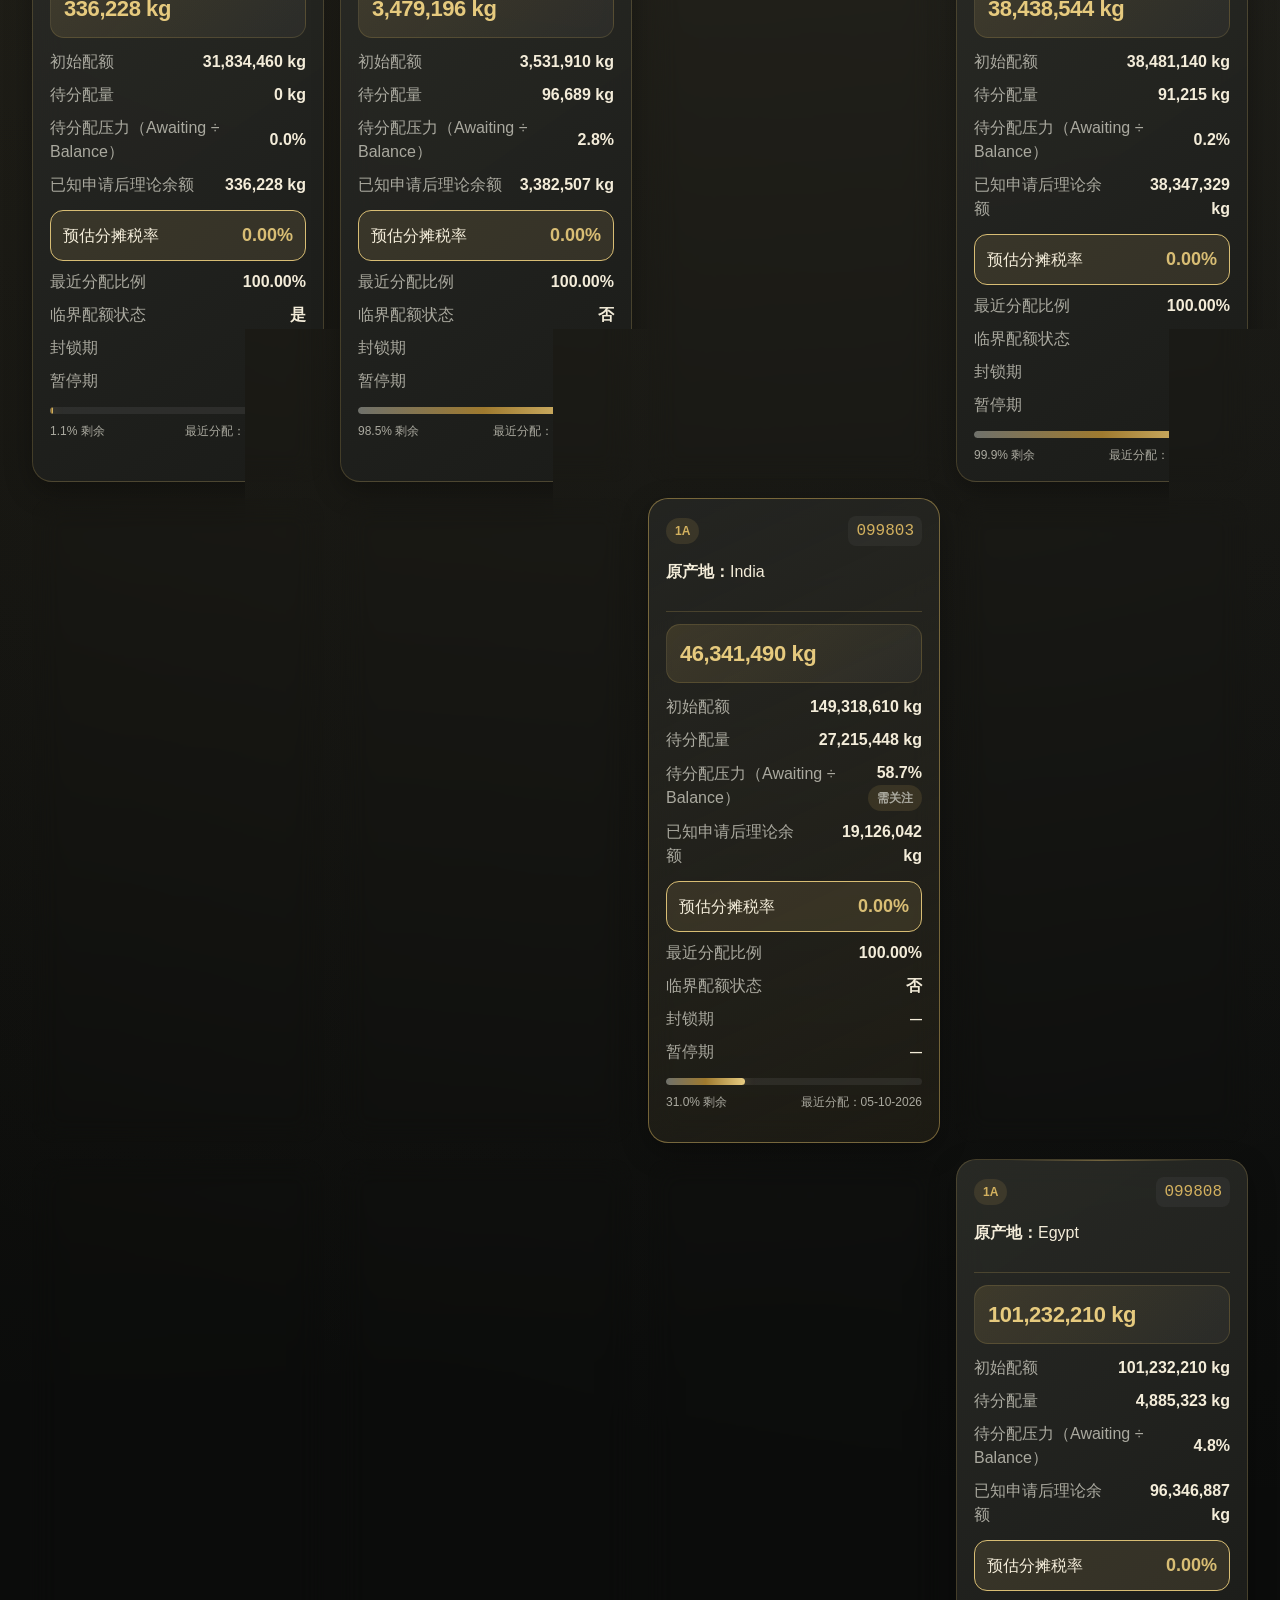
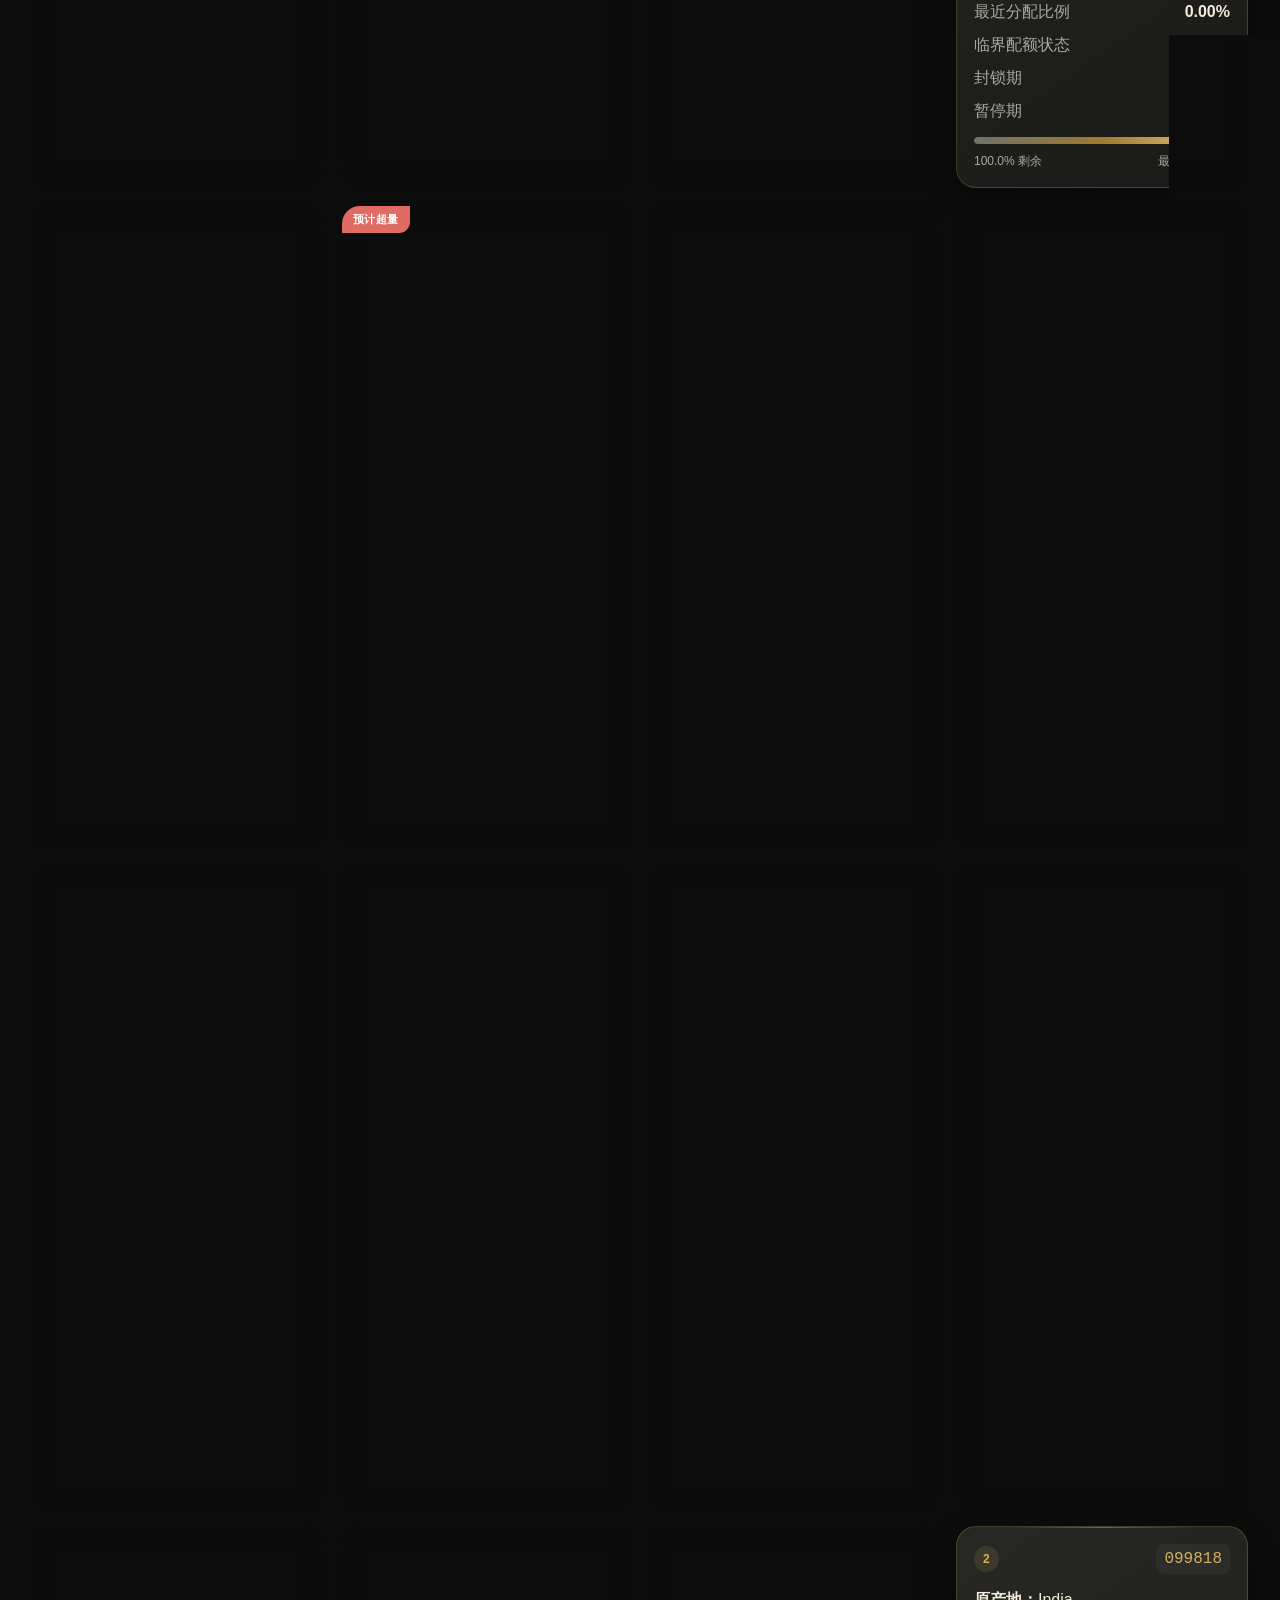
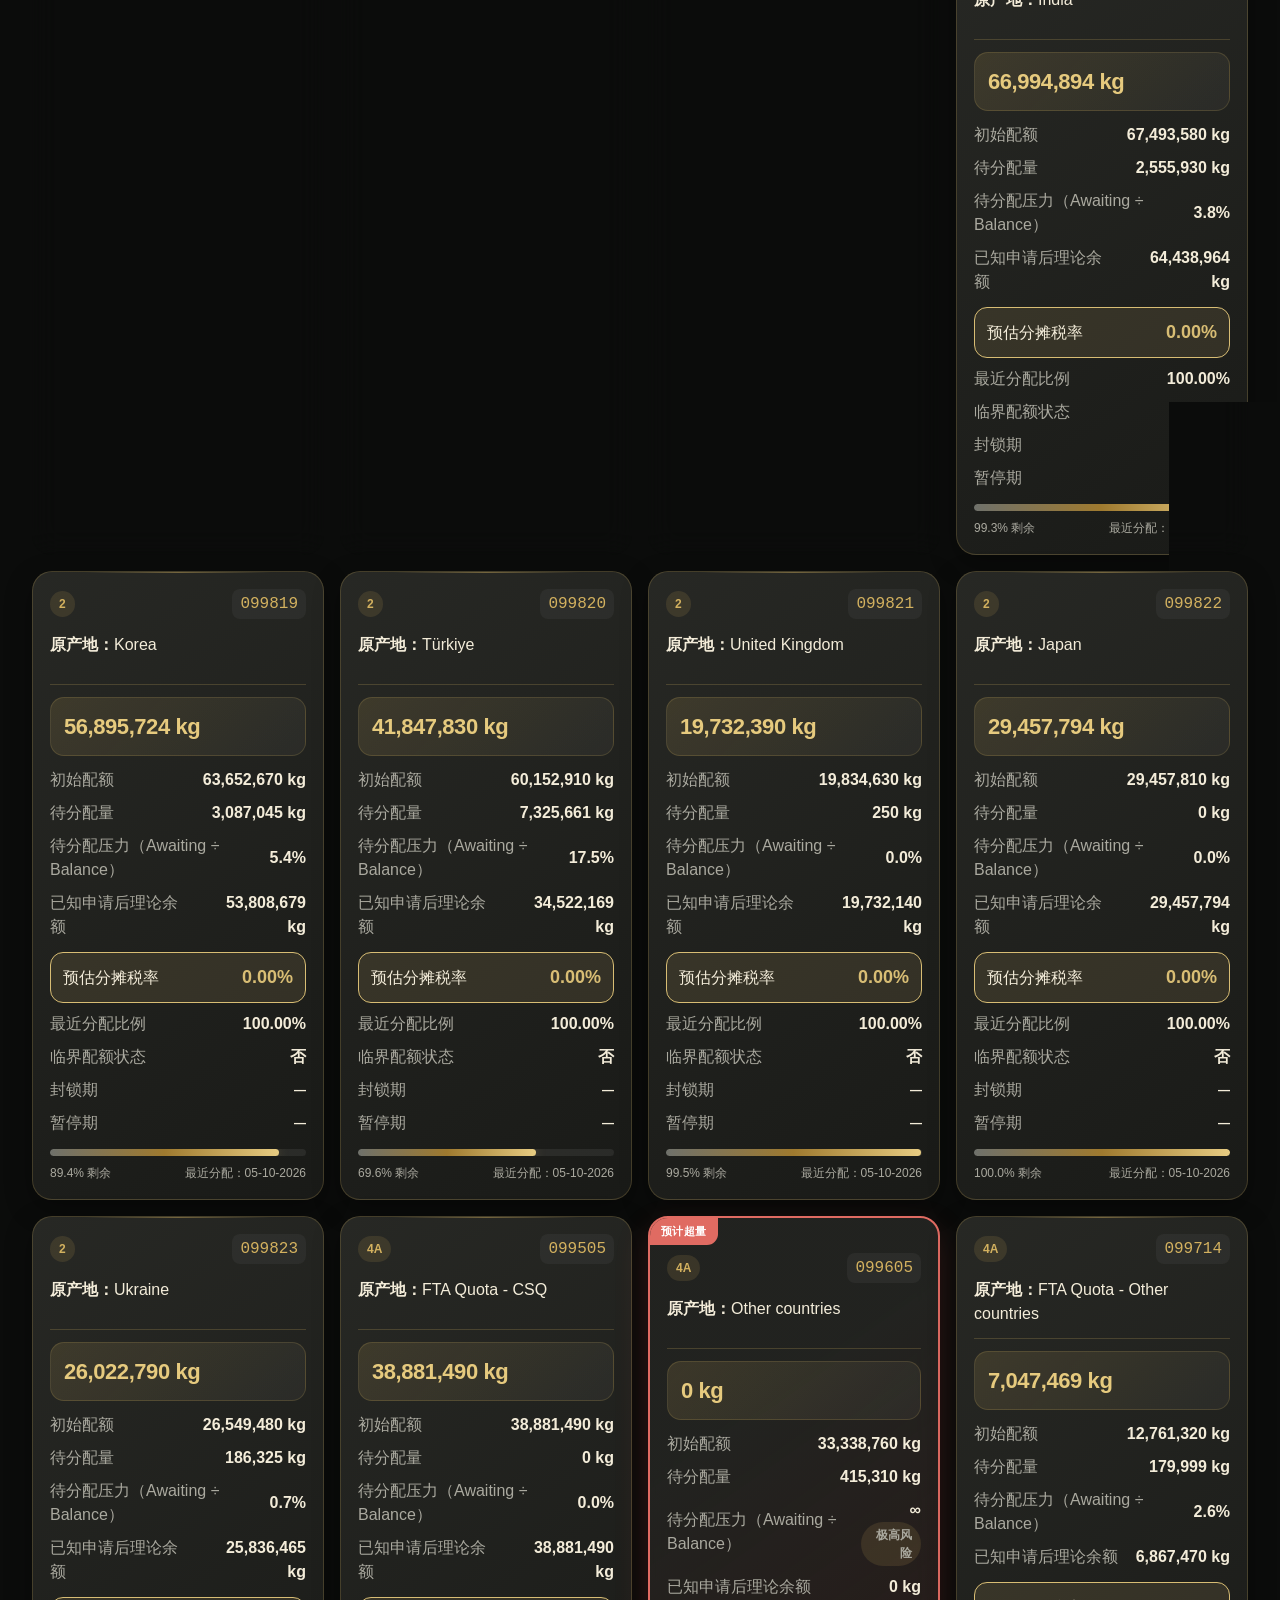
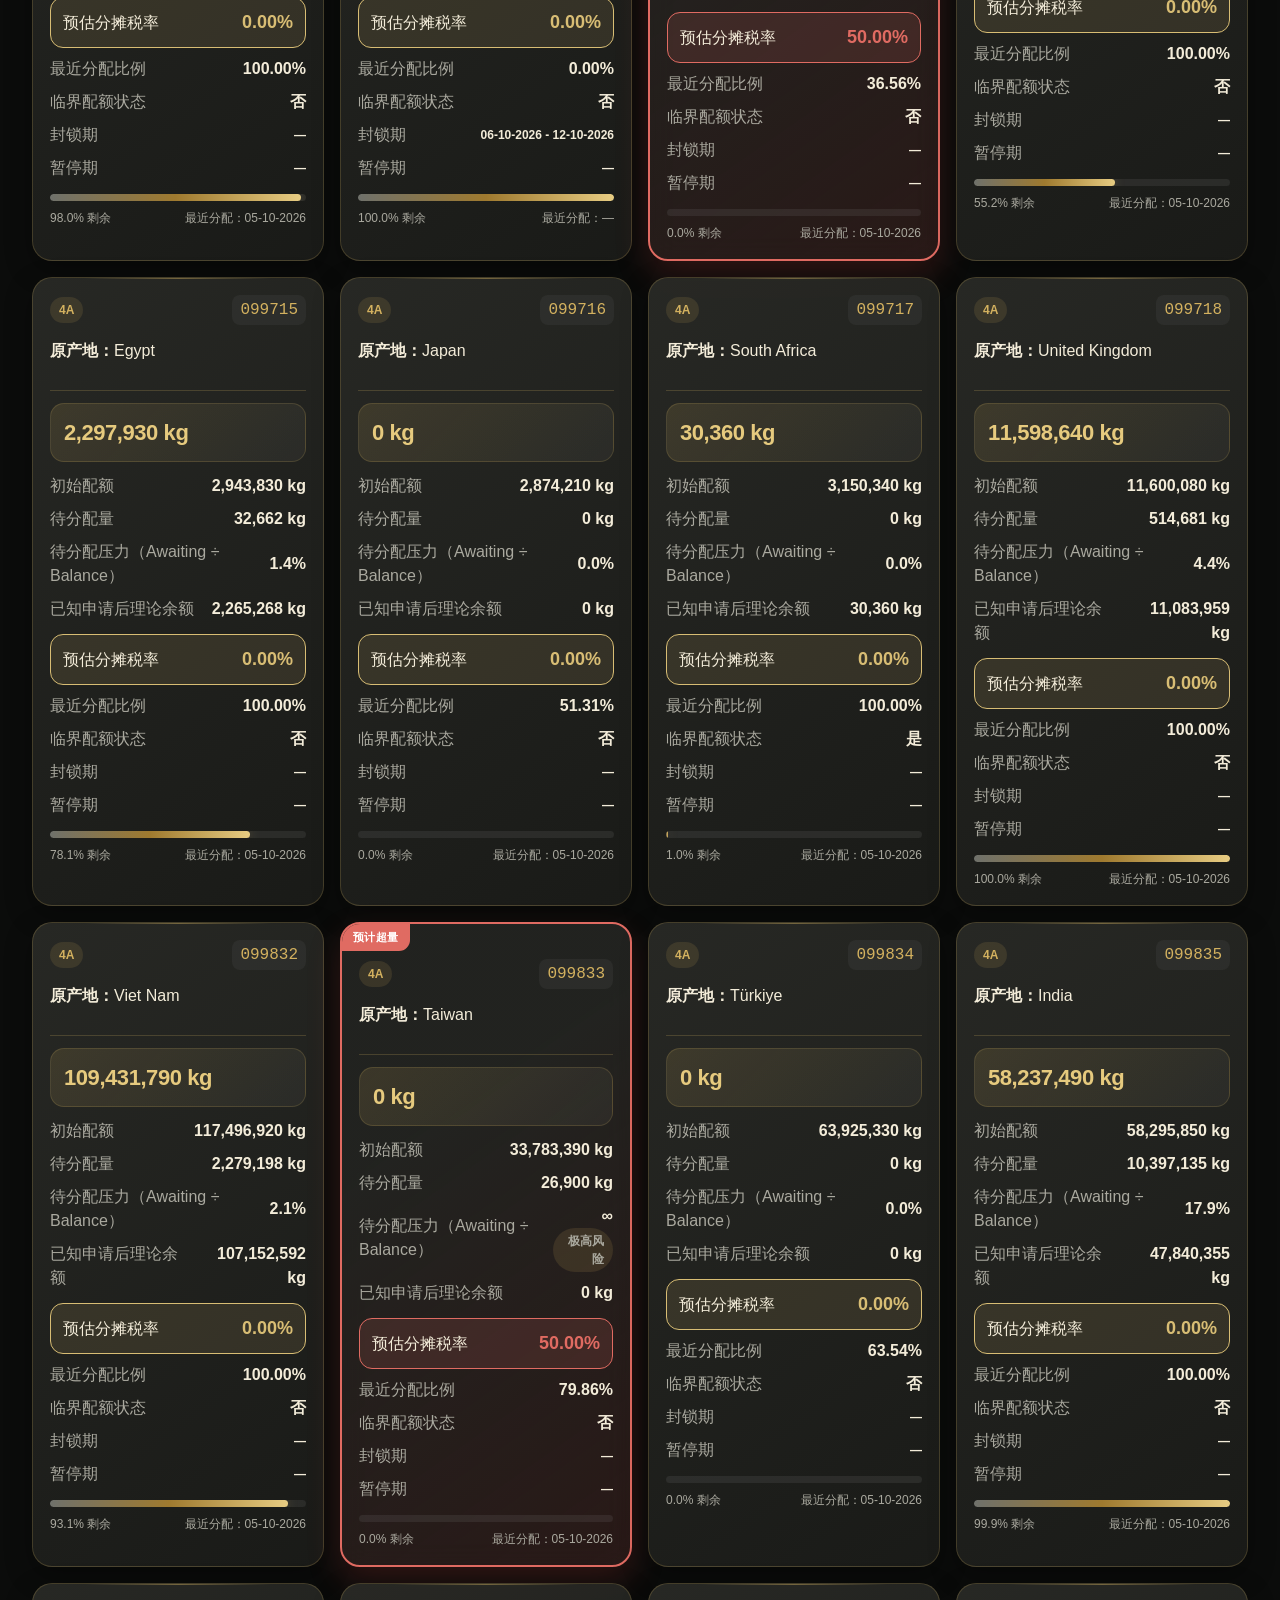
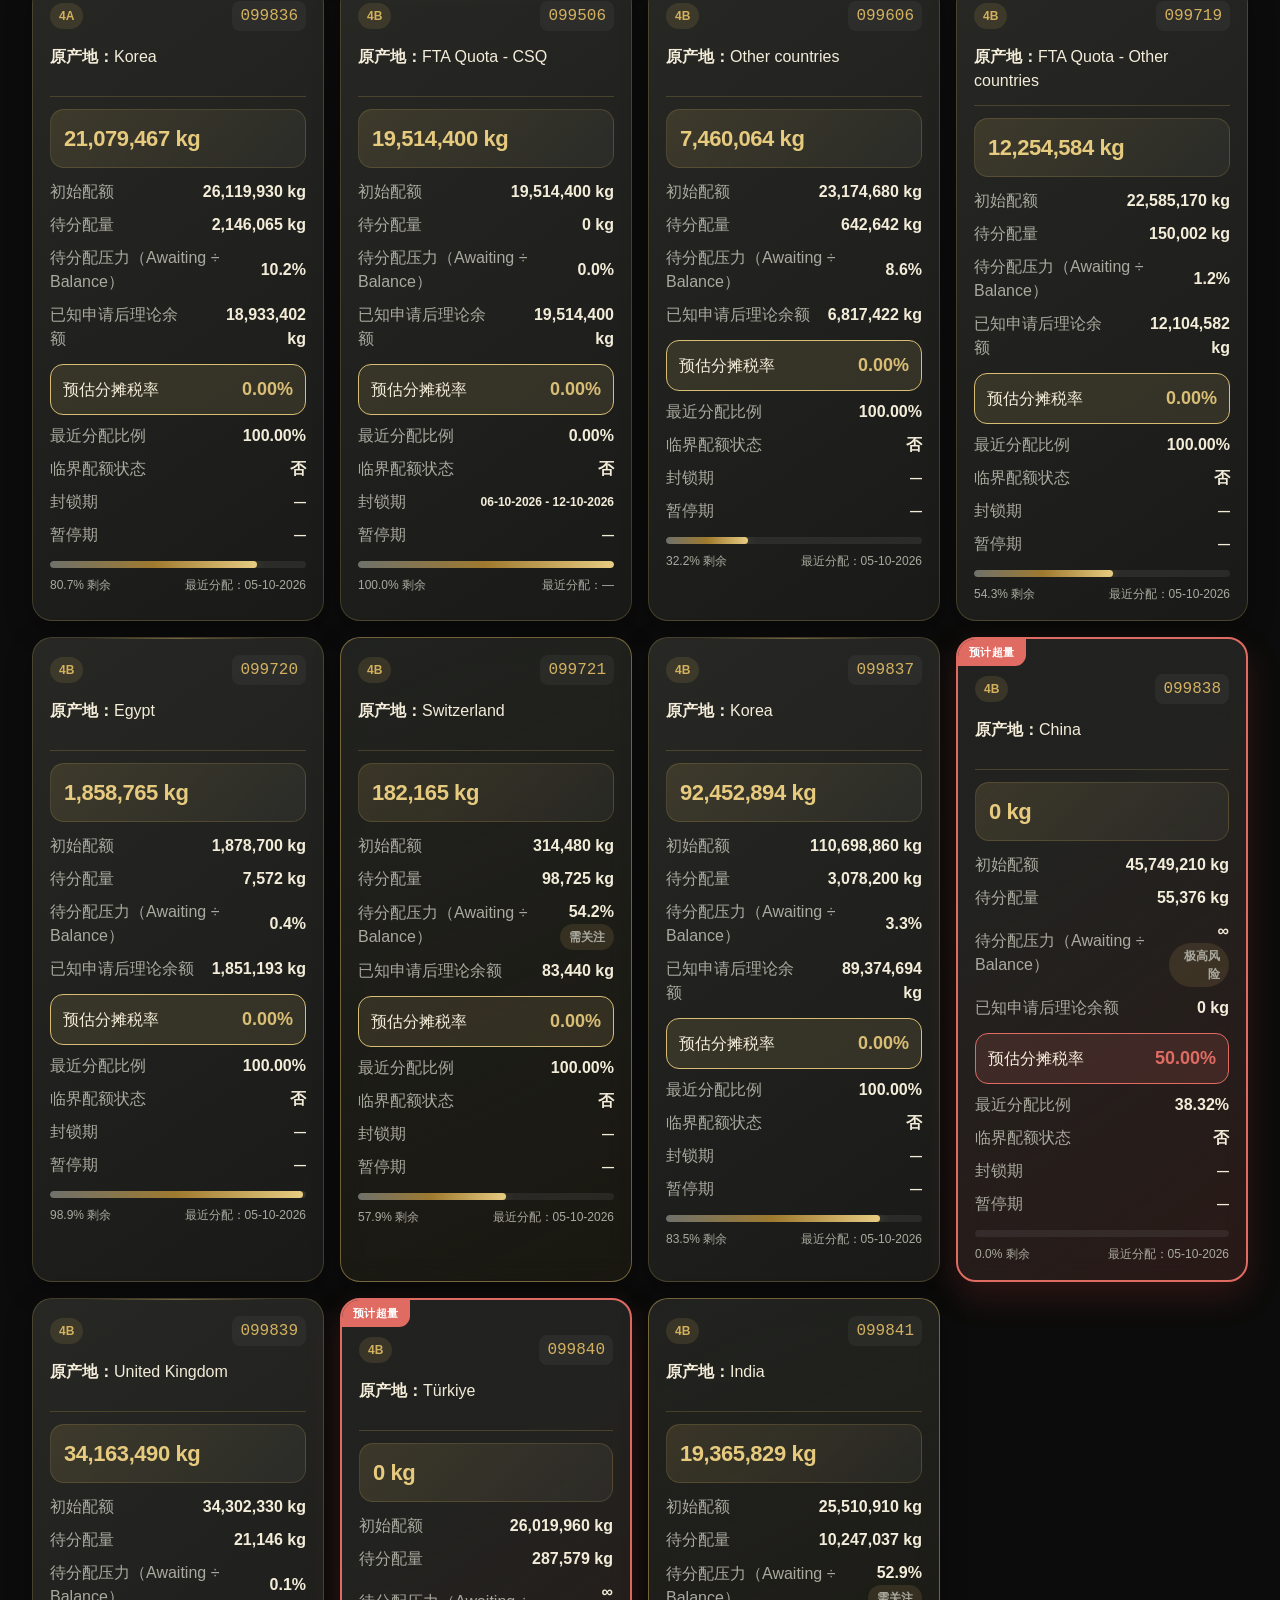
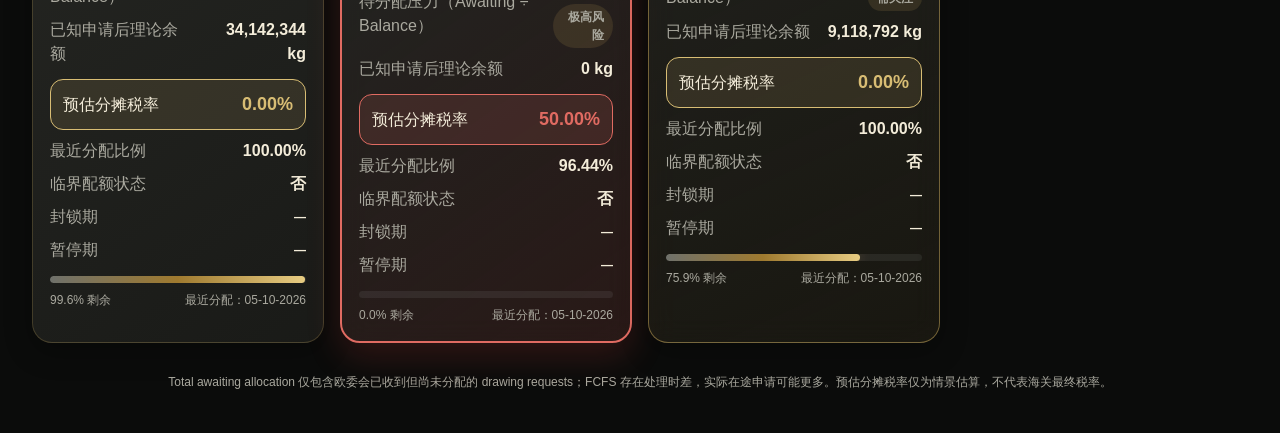
==== commit cb279f2e: "fix: exclude unavailable EU balances from current indicators" ====
--- a/index.html
+++ b/index.html
@@ -498,9 +498,11 @@
     };
 
     const enrich = (item) => {
-      const initial = Number(item.initial_amount_kg ?? item.initial ?? 0);
-      const balance = Number(item.balance_kg ?? item.balance ?? 0);
-      const awaiting = Number(item.awaiting_allocation_kg ?? item.awaiting ?? 0);
+      const numeric = value => value == null || String(value).trim() === "" || !Number.isFinite(Number(value)) || Number(value) < 0 ? null : Number(value);
+      const initial = numeric(item.initial_amount_kg ?? item.initial);
+      const balance = numeric(item.balance_kg ?? item.balance);
+      const awaiting = numeric(item.awaiting_allocation_kg ?? item.awaiting);
+      const unavailable = item.stale || item.error ? "本次未取得有效余额" : item.not_yet_effective ? "尚未生效" : !periodContainsToday(item.validity_period) ? "不在当前有效期" : balance == null || initial == null || awaiting == null ? "官方数值未提供" : "";
       const remainingPct = initial > 0 ? balance / initial * 100 : 0;
       const awaitingShareOfInitial = initial > 0 ? awaiting / initial : 0;
       const awaitingToBalance = balance > 0 ? awaiting / balance : null;
@@ -508,7 +510,7 @@
       const effectiveBuffer = Math.max(balance - awaiting, 0);
       const outsideRatio = awaiting > 0 ? Math.max(awaiting - balance, 0) / awaiting : 0;
       const estimatedTariff = outsideRatio * 50;
-      return { ...item, initial, balance, awaiting, remainingPct, awaitingShareOfInitial, awaitingToBalance, pressureSort, effectiveBuffer, outsideRatio, estimatedTariff };
+      return { ...item, initial, balance, awaiting, unavailable, remainingPct, awaitingShareOfInitial, awaitingToBalance, pressureSort, effectiveBuffer, outsideRatio, estimatedTariff };
     };
 
     const criticalCn = (value) => {
@@ -536,6 +538,7 @@
       if (query) rows = rows.filter((row) => `${row.code} ${row.origin} ${row.expected_origin || ""} ${row.taric_origin || ""}`.toLowerCase().includes(query));
       const categoryRank = { "1A": 1, "2": 2, "4A": 3, "4B": 4 };
       rows.sort((a, b) => {
+        if (state.sort !== "default" && Boolean(a.unavailable) !== Boolean(b.unavailable)) return a.unavailable ? 1 : -1;
         if (state.sort === "tariff") return b.estimatedTariff - a.estimatedTariff || a.code.localeCompare(b.code);
         if (state.sort === "awaiting") return b.pressureSort - a.pressureSort || a.code.localeCompare(b.code);
         if (state.sort === "remaining") return a.remainingPct - b.remainingPct || a.code.localeCompare(b.code);
@@ -551,7 +554,7 @@
       document.querySelector("#validity").textContent = meta.validity_period || "—";
       document.querySelector("#checked-at").textContent = formatDateTime(meta.checked_at);
       document.querySelector("#stat-total").textContent = `${rows.filter((r) => !r.stale && !r.error).length} / ${rows.length}`;
-      const valid = rows.filter((r) => !r.stale && !r.not_yet_effective);
+      const valid = rows.filter((r) => !r.unavailable);
       document.querySelector("#stat-over").textContent = String(valid.filter((r) => r.balance > 0 && (r.awaitingToBalance ?? 0) >= 0.7).length);
       document.querySelector("#stat-critical").textContent = `${valid.filter((r) => String(r.critical).toLowerCase() === "yes").length} / ${valid.filter((r) => r.balance <= 0).length}`;
       document.querySelector("#stat-tariff").textContent = valid.length ? `${Math.max(...valid.map((r) => r.estimatedTariff)).toFixed(2)}%` : "—";
@@ -583,13 +586,13 @@
       }
 
       cards.innerHTML = rows.map((row) => {
-        const usable = !row.stale && !row.not_yet_effective;
+        const usable = !row.unavailable;
         const isOver = usable && row.awaiting > 0 && (row.balance <= 0 || (row.awaitingToBalance ?? 0) >= 1);
         const isNear = usable && !isOver && row.balance > 0 && (row.awaitingToBalance ?? 0) >= 0.7;
         const isWatch = usable && !isOver && !isNear && row.balance > 0 && (row.awaitingToBalance ?? 0) >= 0.3;
         const risk = isOver ? "high" : isNear ? "near" : isWatch ? "watch" : "";
         const stale = row.stale ? "stale" : "";
-        const width = Math.max(0, Math.min(100, row.remainingPct));
+        const width = usable ? Math.max(0, Math.min(100, row.remainingPct)) : 0;
         const pressureText = !usable ? "—" : row.balance > 0 ? ((row.awaitingToBalance ?? 0) * 100).toFixed(1) + "%" : row.awaiting > 0 ? "∞" : "0.0%";
         const riskLabel = isOver ? '<span class="badge">极高风险</span>' : isNear ? '<span class="badge">高风险</span>' : isWatch ? '<span class="badge">需关注</span>' : "";
         const futureLabel = row.not_yet_effective ? '<span class="badge">尚未生效</span>' : "";
@@ -601,18 +604,18 @@
               <a class="code-link" href="${escapeHtml(detailHref)}" target="_blank" rel="noopener noreferrer">${escapeHtml(row.code)}</a>
             </div>
             <div class="origin"><strong>原产地：</strong>${escapeHtml(row.origin || row.expected_origin || "—")} ${row.stale ? '<span class="badge">沿用上次数据</span>' : ""}</div>
-            <div class="balance">${row.not_yet_effective ? "尚未生效 · 余额待确认" : number.format(row.balance) + " kg"}</div>
-            <div class="metric"><span>初始配额</span><strong>${number.format(row.initial)} kg</strong></div>
-            <div class="metric"><span>待分配量</span><strong>${number.format(row.awaiting)} kg</strong></div>
+            <div class="balance">${row.unavailable ? escapeHtml(row.unavailable) : number.format(row.balance) + " kg"}</div>
+            <div class="metric"><span>初始配额</span><strong>${row.initial == null ? "—" : number.format(row.initial) + " kg"}</strong></div>
+            <div class="metric"><span>待分配量</span><strong>${row.awaiting == null || row.unavailable ? "—" : number.format(row.awaiting) + " kg"}</strong></div>
             <div class="metric"><span>待分配压力（Awaiting ÷ Balance）</span><strong>${pressureText} ${riskLabel}</strong></div>
             <div class="metric"><span>已知申请后理论余额</span><strong>${usable ? number.format(row.effectiveBuffer) + " kg" : "—"}</strong></div>
             <div class="metric tariff"><span>预估分摊税率</span><strong>${usable ? row.estimatedTariff.toFixed(2) + "%" : "—"}</strong></div>
-            <div class="metric"><span>最近分配比例</span><strong>${Number(row.allocated_percentage ?? 0).toFixed(2)}%</strong></div>
+            <div class="metric"><span>最近分配比例</span><strong>${row.allocated_percentage == null || row.unavailable ? "—" : Number(row.allocated_percentage).toFixed(2) + "%"}</strong></div>
             <div class="metric"><span>临界配额状态</span><strong>${escapeHtml(criticalCn(row.critical))}</strong></div>
             <div class="metric period"><span>封锁期</span><strong>${escapeHtml(row.blocking_period || "—")}</strong></div>
             <div class="metric period"><span>暂停期</span><strong>${escapeHtml(row.suspension_period || "—")}</strong></div>
-            <div class="progress" role="progressbar" aria-label="${escapeHtml(row.code)} 剩余比例" aria-valuemin="0" aria-valuemax="100" aria-valuenow="${row.remainingPct.toFixed(0)}"><span style="width:${width}%"></span></div>
-            <div class="card-foot"><span>${row.not_yet_effective ? "未来有效期" : row.remainingPct.toFixed(1) + "% 剩余"}</span><span>最近分配：${escapeHtml(row.last_allocation_date || "—")}</span></div>
+            <div class="progress" ${usable ? '' : 'hidden'} role="progressbar" aria-label="${escapeHtml(row.code)} 剩余比例" aria-valuemin="0" aria-valuemax="100" aria-valuenow="${row.remainingPct.toFixed(0)}"><span style="width:${width}%"></span></div>
+            <div class="card-foot"><span>${row.unavailable ? escapeHtml(row.unavailable) : row.remainingPct.toFixed(1) + "% 剩余"}</span><span>最近分配：${escapeHtml(row.last_allocation_date || "—")}</span></div>
           </article>`;
       }).join("");
     }
@@ -673,14 +676,22 @@
     };
     const exportRows = () => currentRows().map((row) => ({
       ...row,
+      current_balance_available: !row.unavailable,
+      remainingPct: row.unavailable ? null : row.remainingPct,
+      awaitingShareOfInitial: row.unavailable ? null : row.awaitingShareOfInitial,
+      awaitingToBalance: row.unavailable ? null : row.awaitingToBalance,
+      pressureSort: row.unavailable ? null : row.pressureSort,
+      effectiveBuffer: row.unavailable ? null : row.effectiveBuffer,
+      outsideRatio: row.unavailable ? null : row.outsideRatio,
+      estimatedTariff: row.unavailable ? null : row.estimatedTariff,
       critical_original: row.critical,
       critical: criticalCn(row.critical),
     }));
 
     document.querySelector("#export-json").addEventListener("click", () => download(`eu-taric-quota-${exportDate()}.json`, JSON.stringify({ meta: state.dataset?.meta || {}, items: exportRows() }, null, 2), "application/json"));
     document.querySelector("#export-csv").addEventListener("click", () => {
-      const headers = ["category", "code", "origin", "taric_origin", "initial_kg", "amount_kg", "balance_kg", "awaiting_kg", "awaiting_share_of_initial", "awaiting_to_balance_ratio", "effective_buffer_kg", "outside_ratio", "estimated_blended_tariff_pct", "remaining_pct", "allocated_percentage", "critical_status", "blocking_period", "suspension_period", "exhaustion_date", "last_import_date", "last_allocation_date", "not_yet_effective", "stale", "error", "source_url"];
-      const rows = currentRows().map((r) => [r.category, r.code, r.origin || r.expected_origin, r.taric_origin, r.initial, r.amount_kg, r.balance, r.awaiting, r.awaitingShareOfInitial.toFixed(4), r.awaitingToBalance == null ? "" : r.awaitingToBalance.toFixed(4), r.effectiveBuffer, r.outsideRatio.toFixed(4), r.estimatedTariff.toFixed(2), r.remainingPct.toFixed(2), Number(r.allocated_percentage ?? 0).toFixed(2), criticalCn(r.critical), r.blocking_period, r.suspension_period, r.exhaustion_date, r.last_import_date, r.last_allocation_date, Boolean(r.not_yet_effective), Boolean(r.stale), r.error, r.detail_url || r.url]);
+      const headers = ["category", "code", "origin", "taric_origin", "initial_kg", "amount_kg", "balance_kg", "awaiting_kg", "awaiting_share_of_initial", "awaiting_to_balance_ratio", "effective_buffer_kg", "outside_ratio", "estimated_blended_tariff_pct", "remaining_pct", "allocated_percentage", "critical_status", "blocking_period", "suspension_period", "exhaustion_date", "last_import_date", "last_allocation_date", "not_yet_effective", "stale", "error", "source_url", "current_balance_available"];
+      const rows = currentRows().map((r) => [r.category, r.code, r.origin || r.expected_origin, r.taric_origin, r.initial, r.amount_kg, r.balance, r.awaiting, r.unavailable ? "" : r.awaitingShareOfInitial.toFixed(4), r.unavailable || r.awaitingToBalance == null ? "" : r.awaitingToBalance.toFixed(4), r.unavailable ? "" : r.effectiveBuffer, r.unavailable ? "" : r.outsideRatio.toFixed(4), r.unavailable ? "" : r.estimatedTariff.toFixed(2), r.unavailable ? "" : r.remainingPct.toFixed(2), Number(r.allocated_percentage ?? 0).toFixed(2), criticalCn(r.critical), r.blocking_period, r.suspension_period, r.exhaustion_date, r.last_import_date, r.last_allocation_date, Boolean(r.not_yet_effective), Boolean(r.stale), r.error, r.detail_url || r.url, !r.unavailable]);
       const csv = [headers, ...rows].map((row) => row.map((cell) => `"${String(cell ?? "").replaceAll('"', '""')}"`).join(",")).join("\n");
       download(`eu-taric-quota-${exportDate()}.csv`, `\ufeff${csv}`, "text/csv;charset=utf-8");
     });
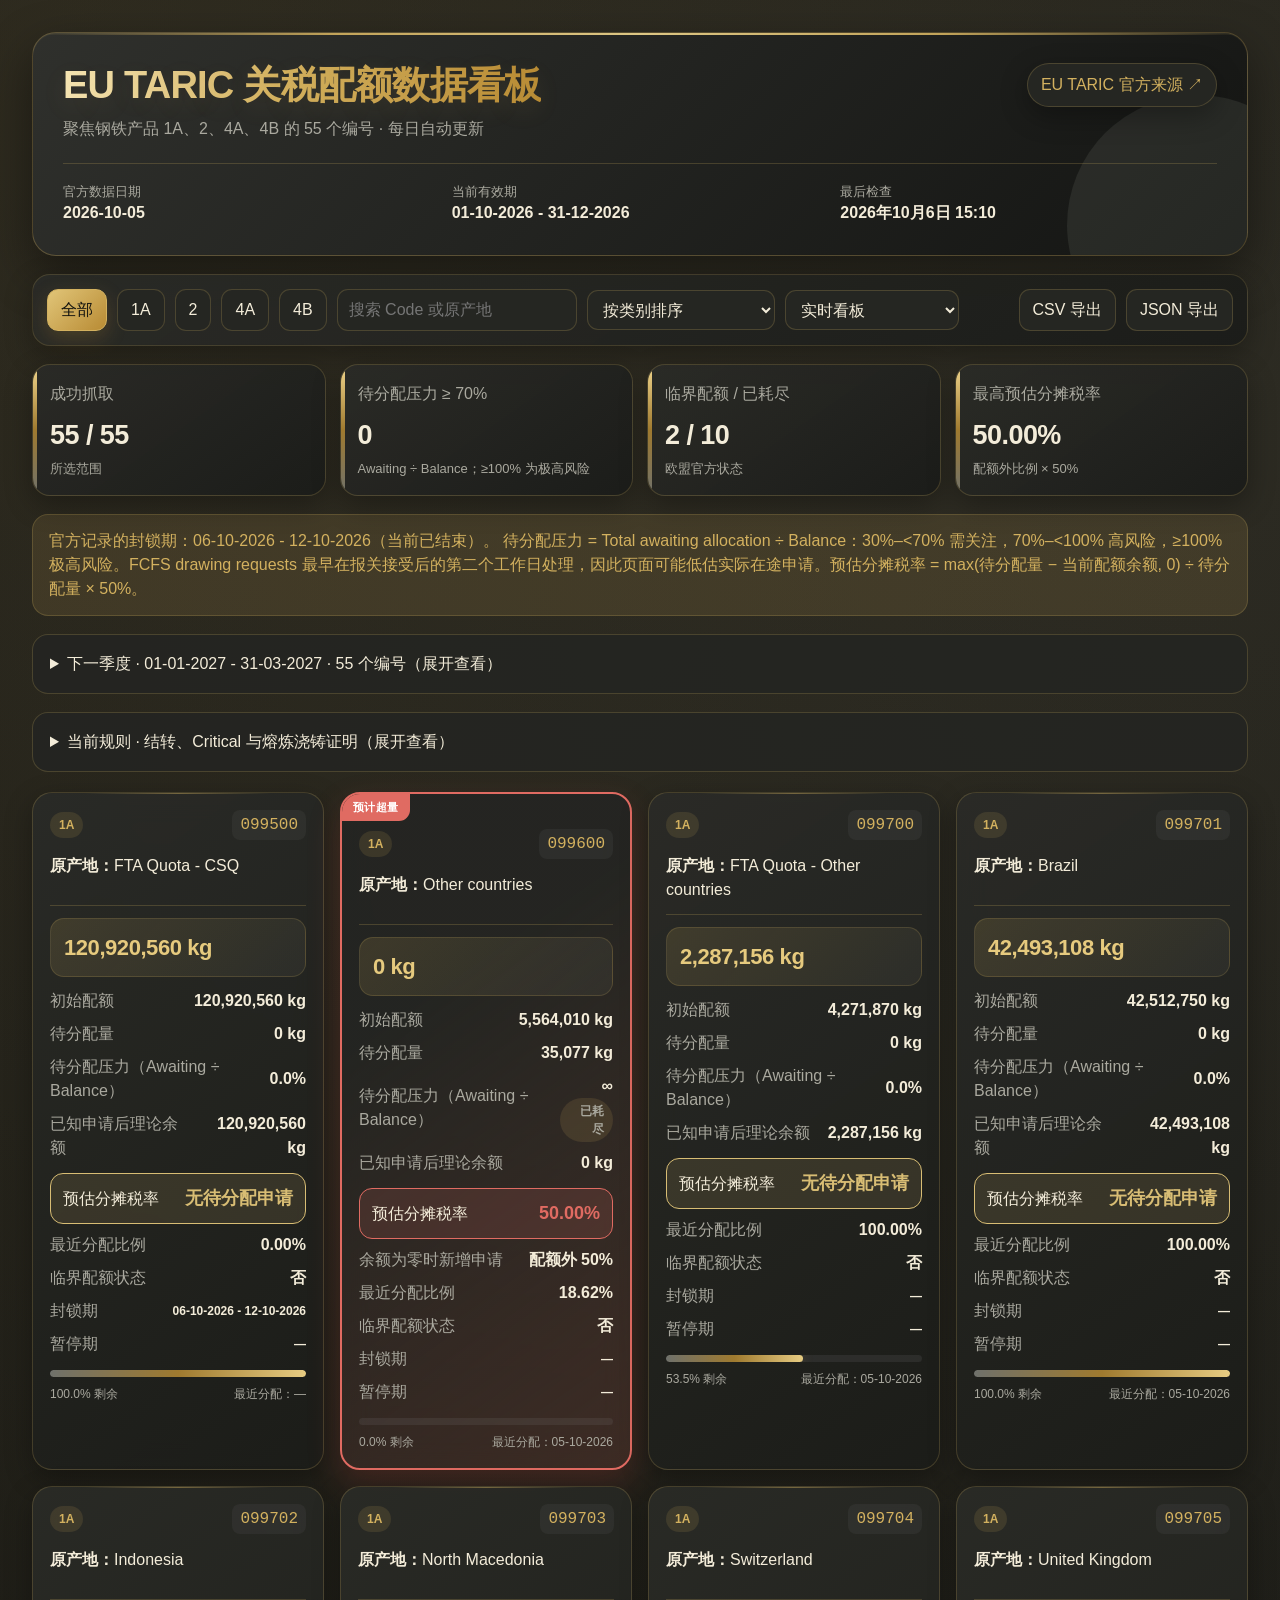
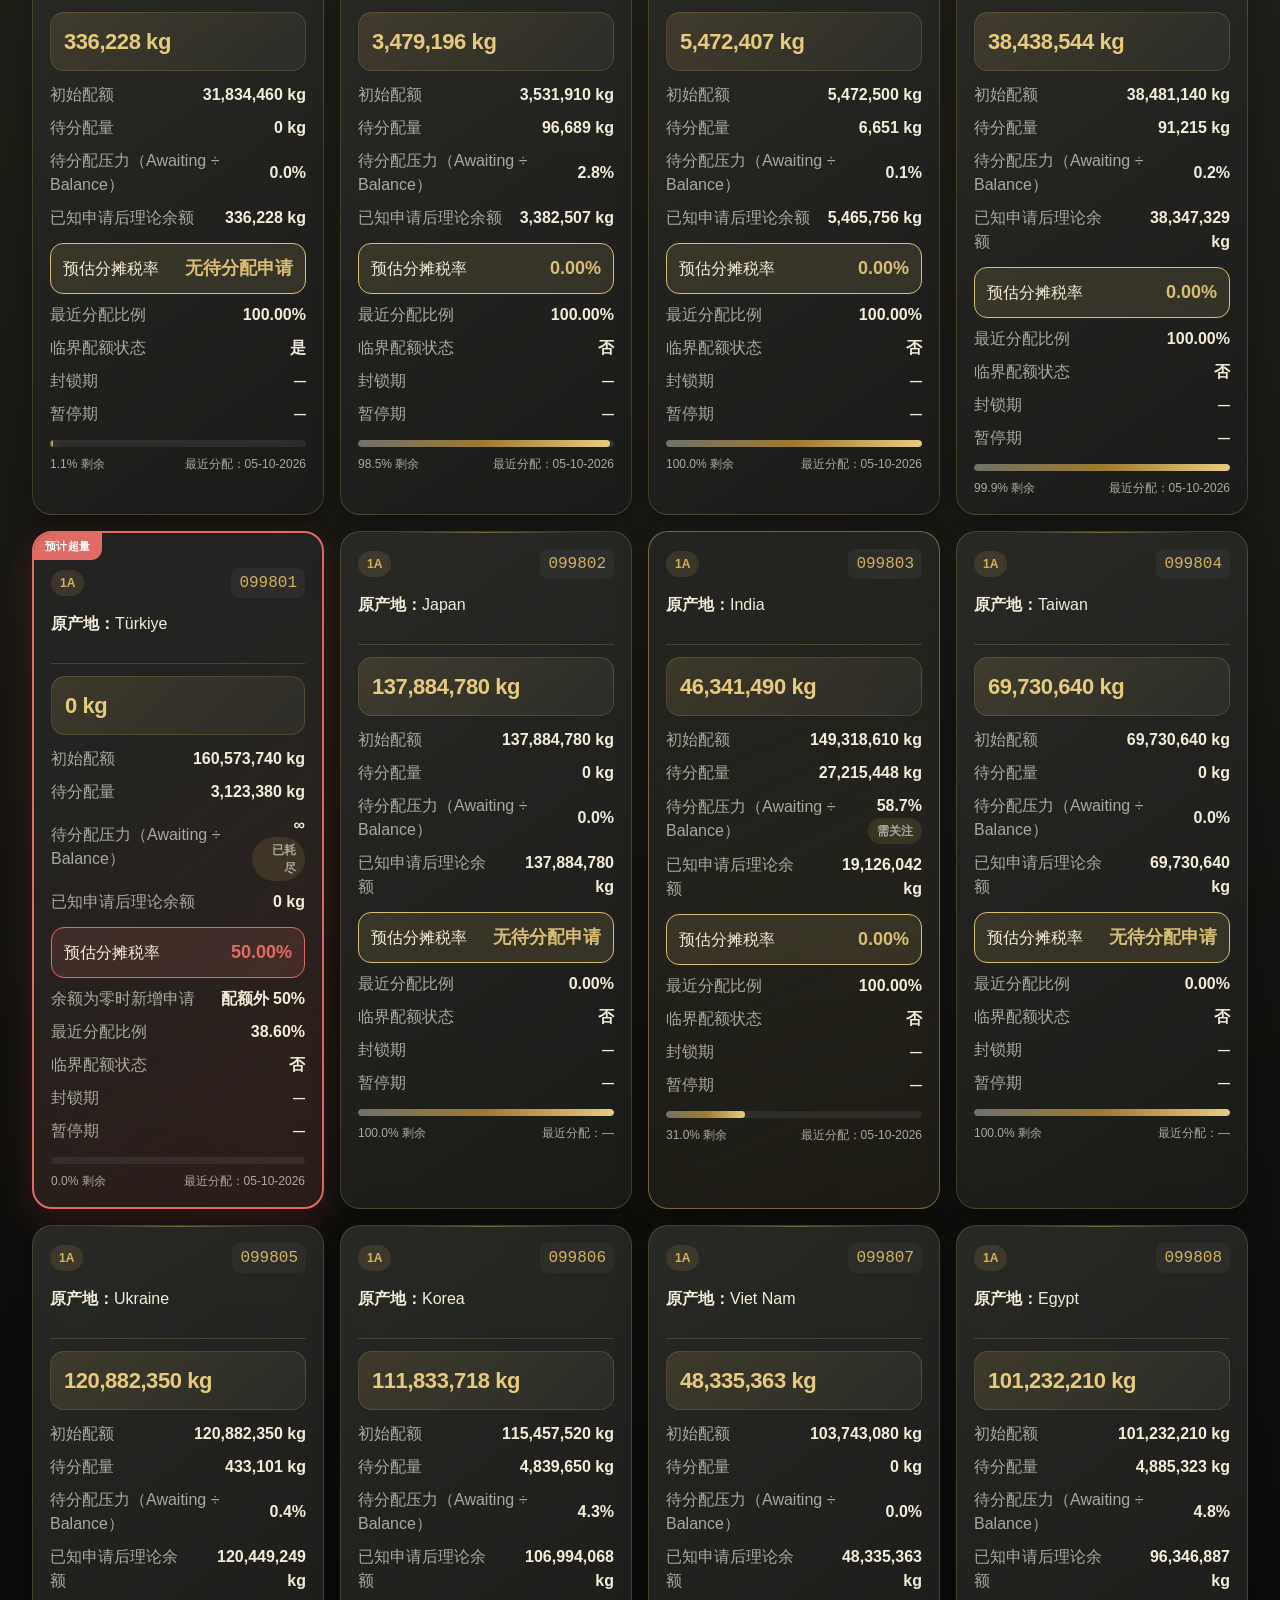
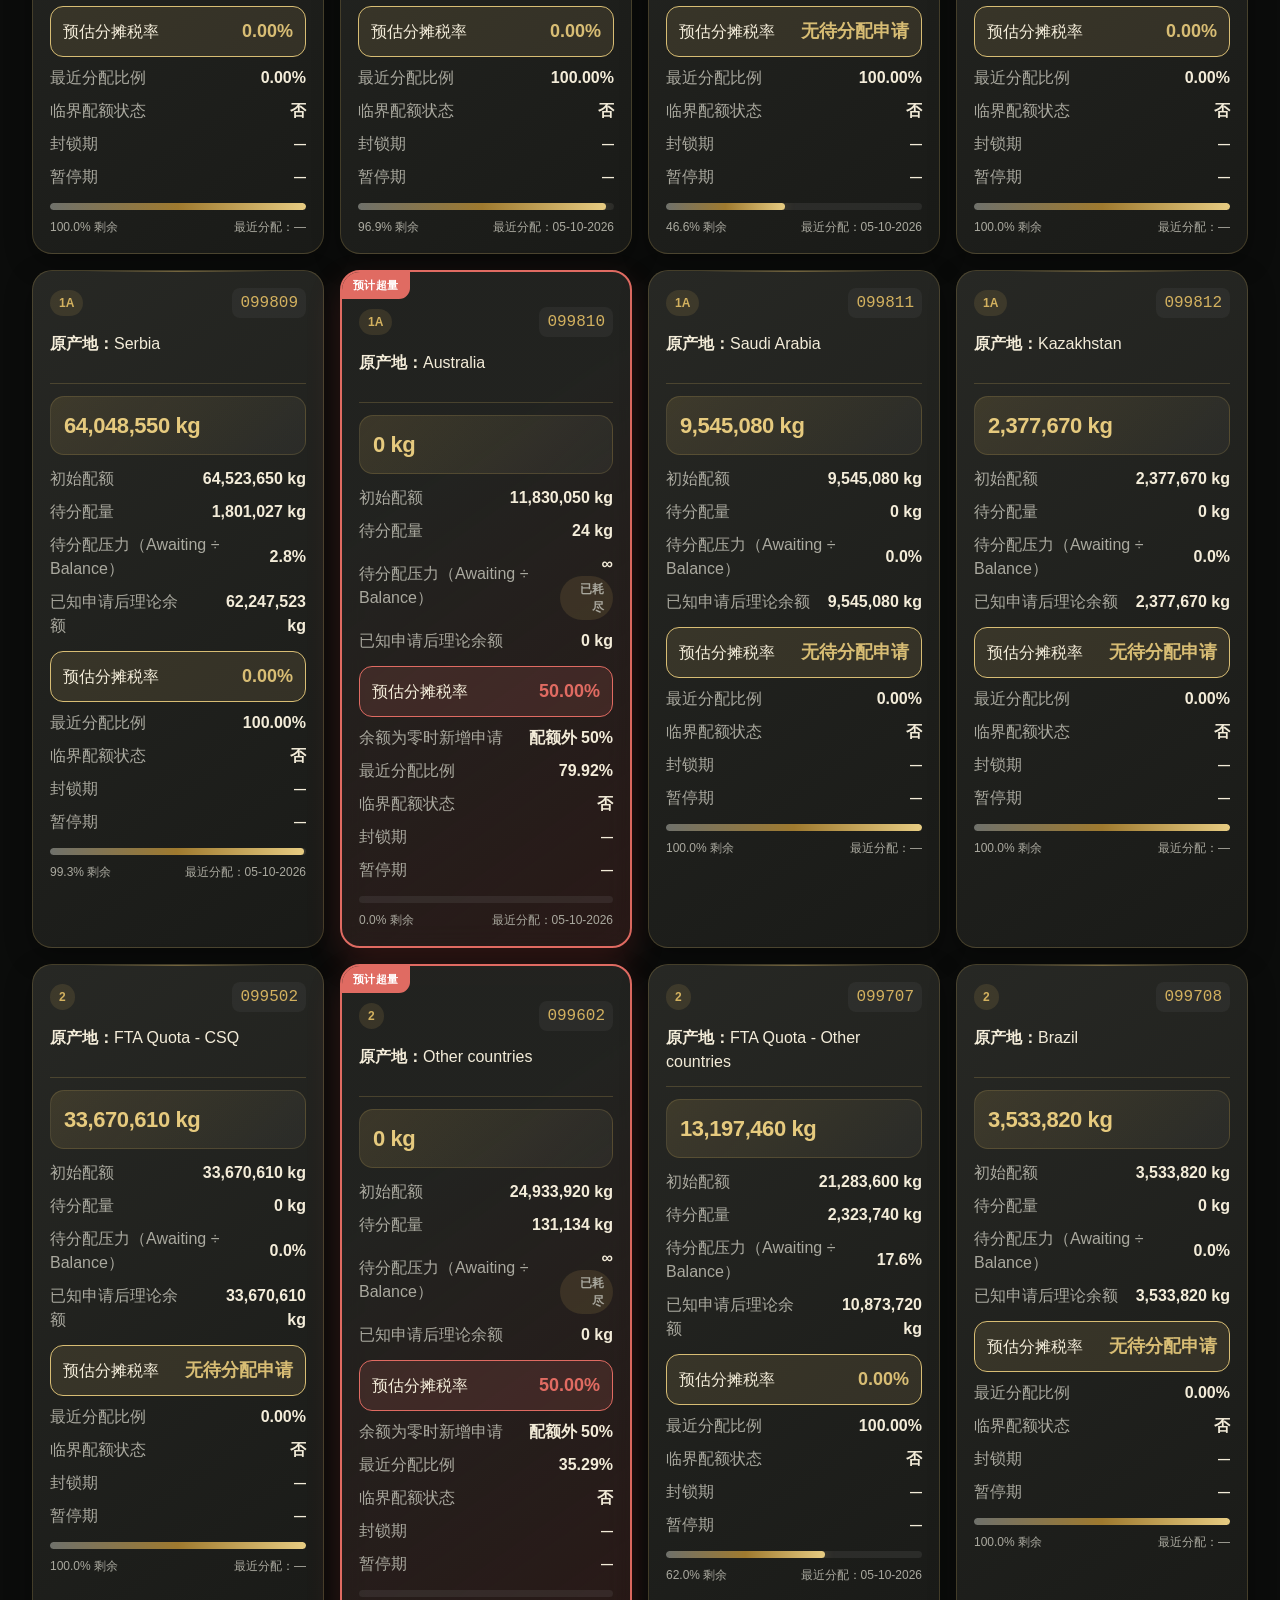
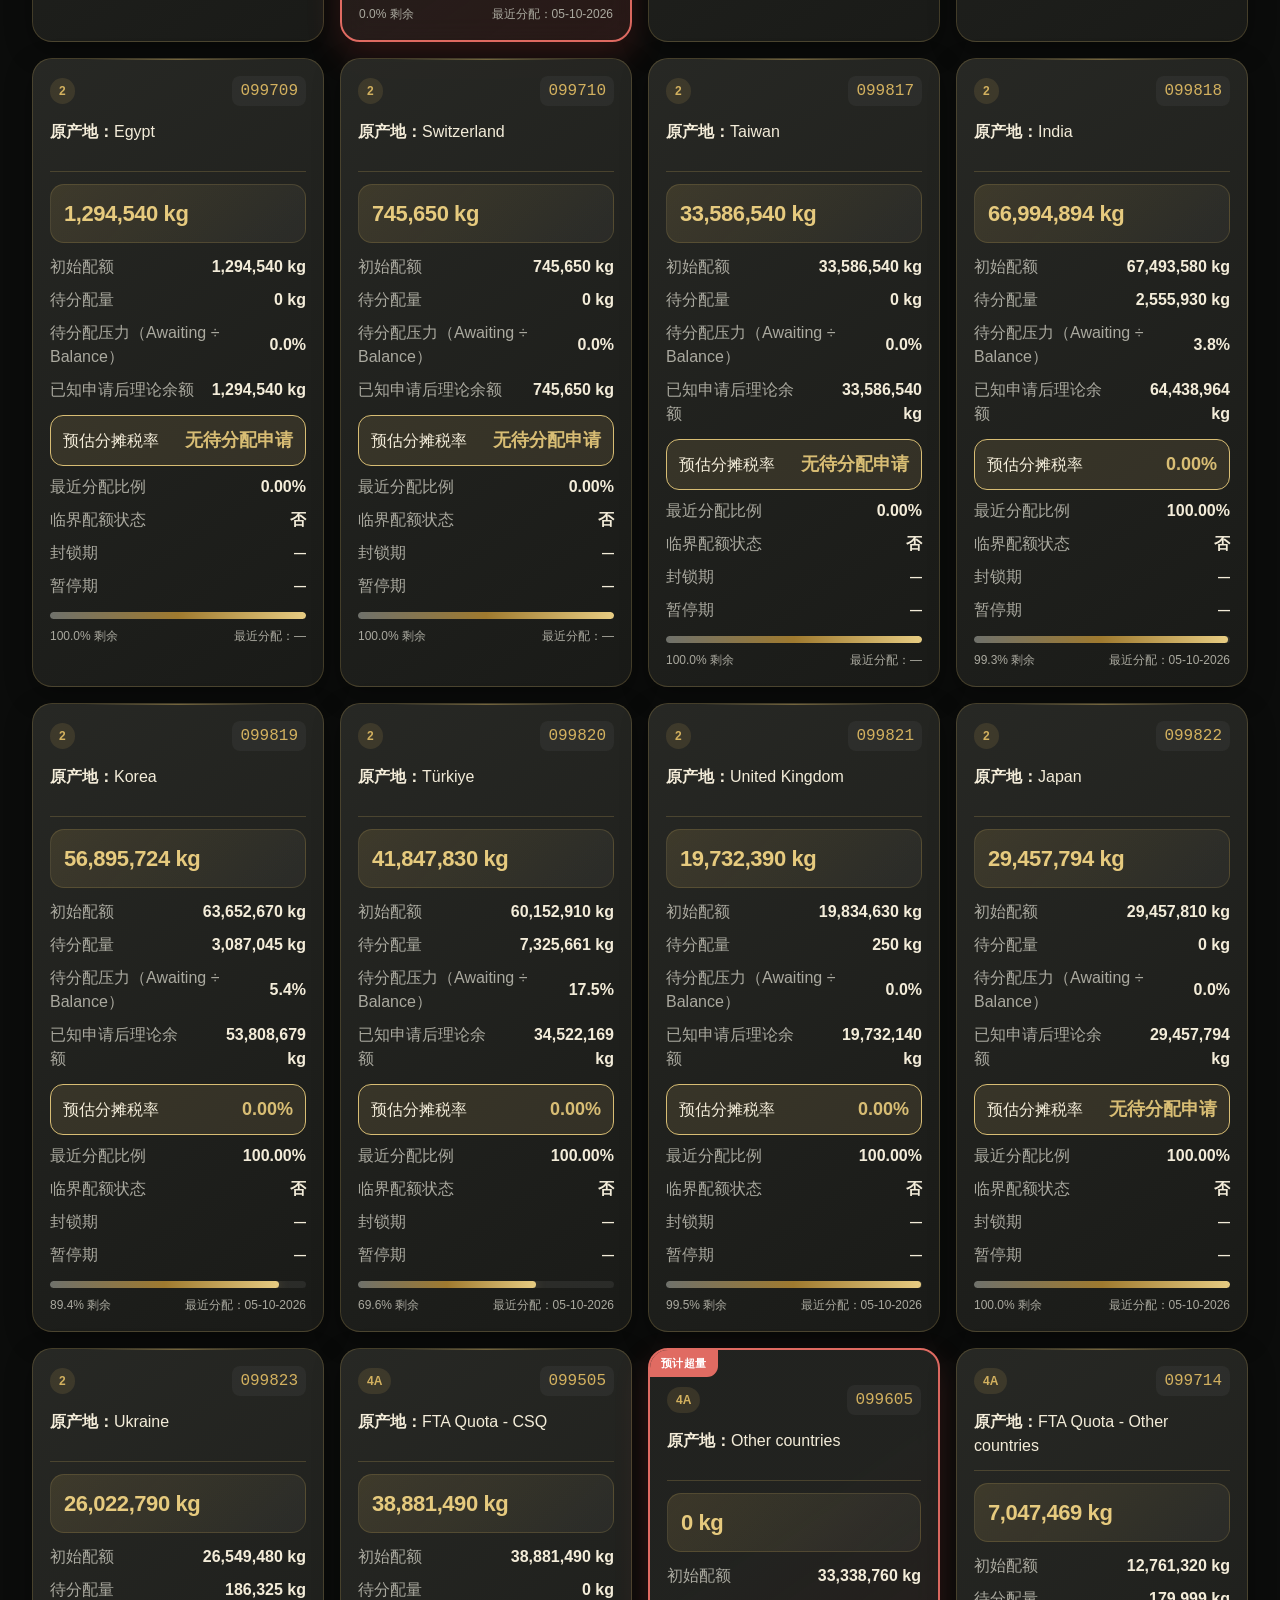
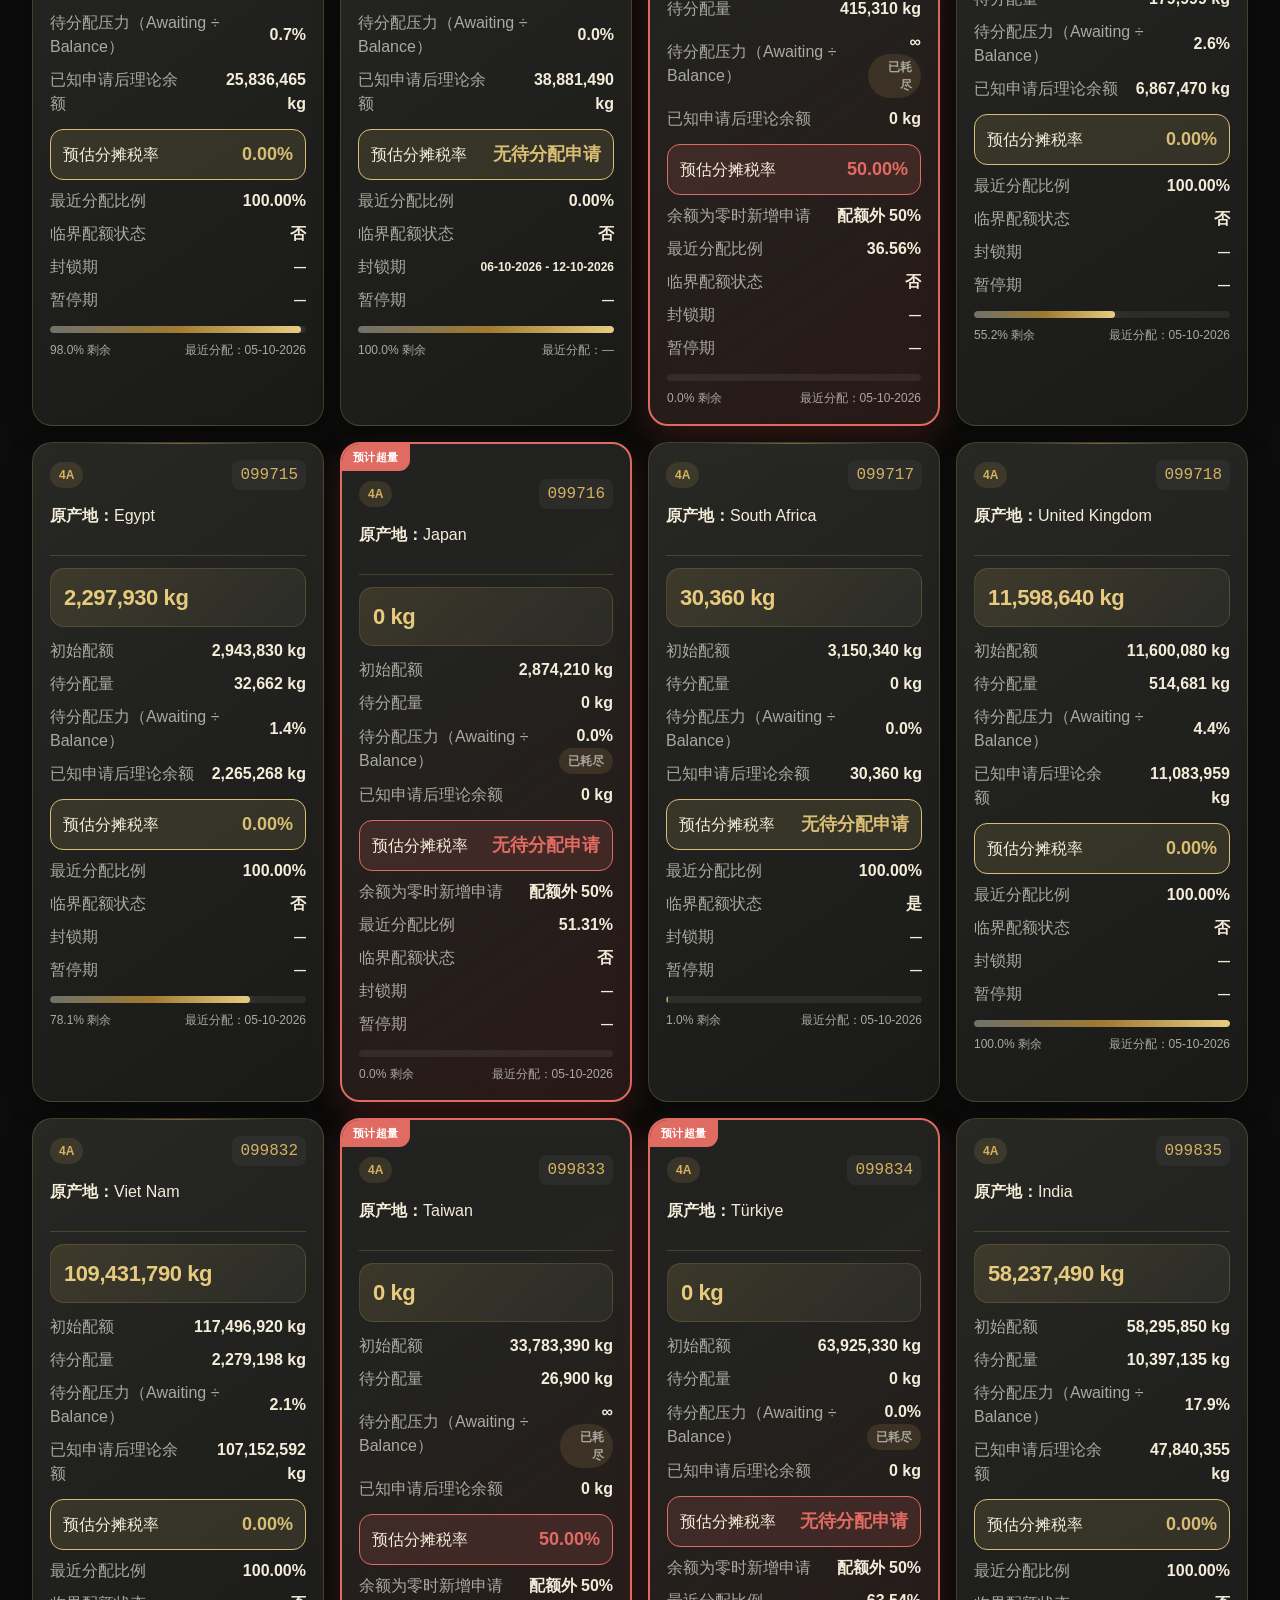
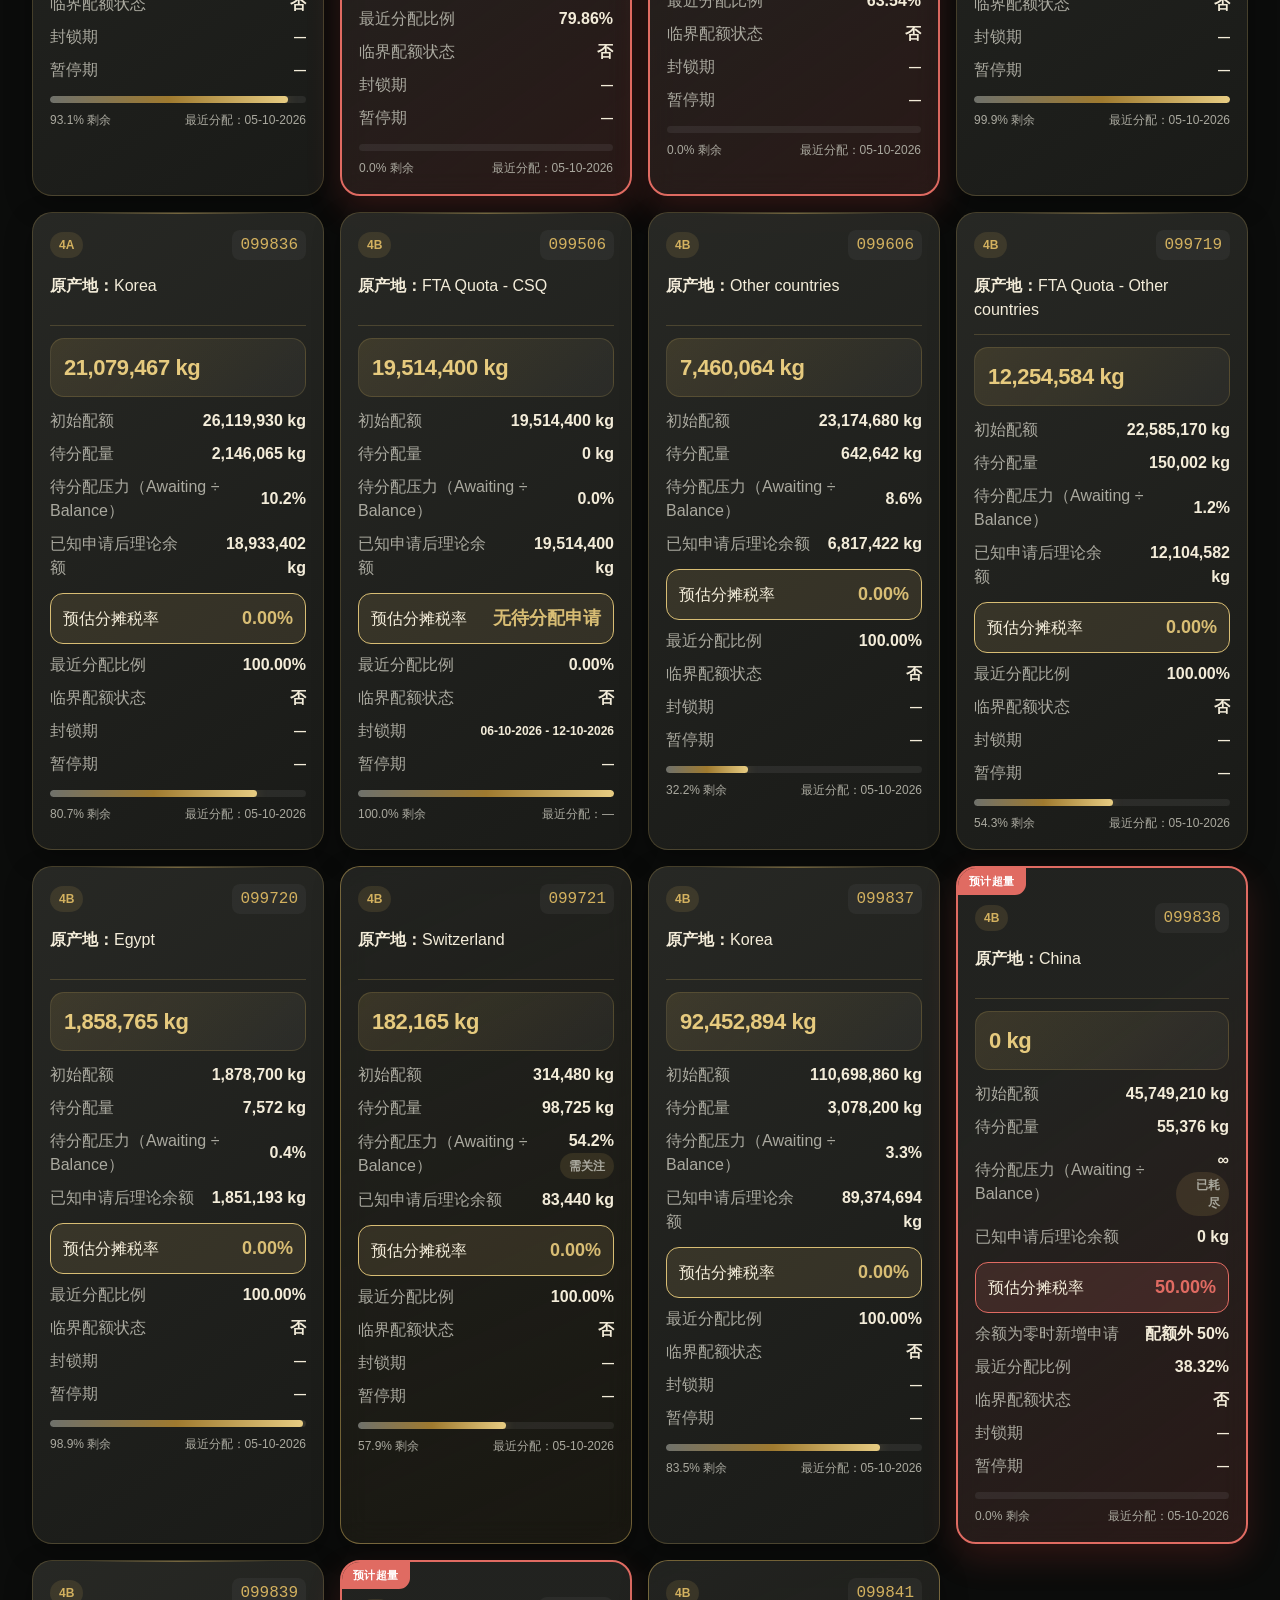
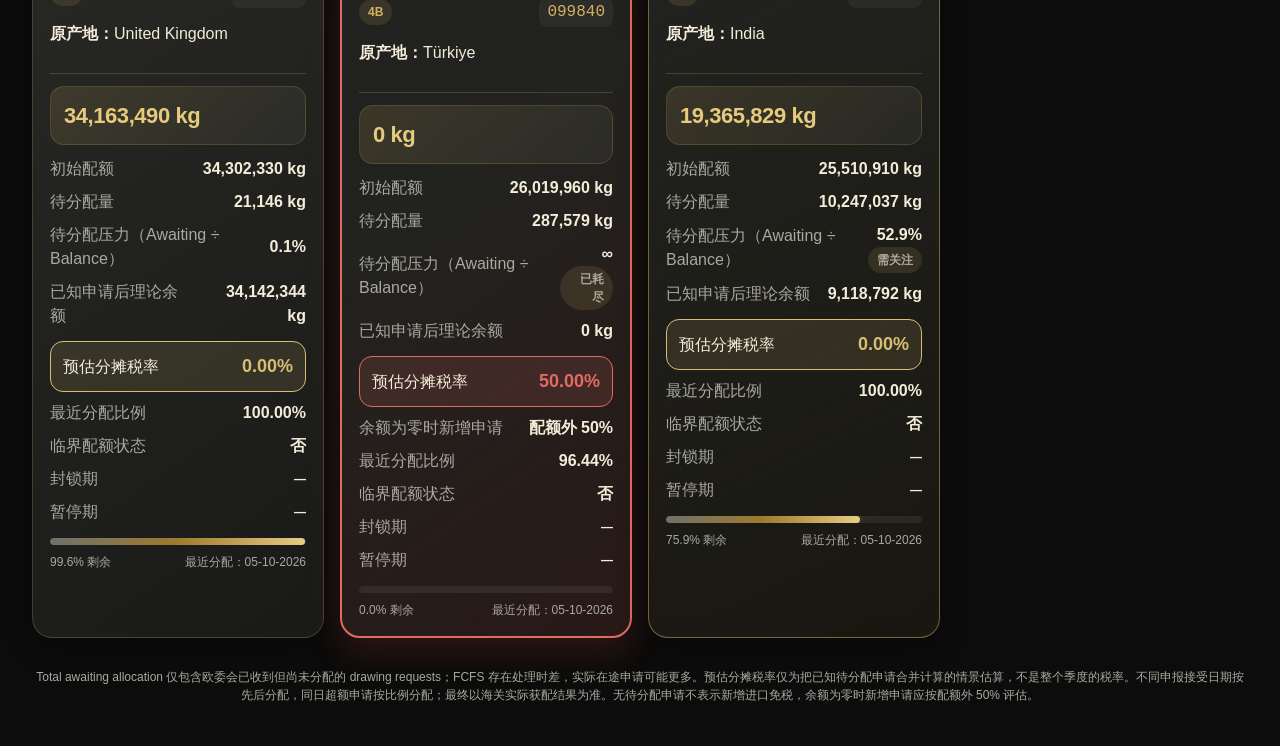
==== commit a2107d76: "fix: clarify pending estimates and exhausted quota duty" ====
--- a/index.html
+++ b/index.html
@@ -477,7 +477,7 @@
     <div class="loading" id="loading">正在加载 TARIC 配额数据……</div>
     <section class="grid" id="cards" aria-live="polite"></section>
 
-    <footer>Total awaiting allocation 仅包含欧委会已收到但尚未分配的 drawing requests；FCFS 存在处理时差，实际在途申请可能更多。预估分摊税率仅为情景估算，不代表海关最终税率。</footer>
+    <footer>Total awaiting allocation 仅包含欧委会已收到但尚未分配的 drawing requests；FCFS 存在处理时差，实际在途申请可能更多。预估分摊税率仅为把已知待分配申请合并计算的情景估算，不是整个季度的税率。不同申报接受日期按先后分配，同日超额申请按比例分配；最终以海关实际获配结果为准。无待分配申请不表示新增进口免税，余额为零时新增申请应按配额外 50% 评估。</footer>
   </main>
 
   <script>
@@ -509,7 +509,7 @@
       const pressureSort = awaitingToBalance == null ? (awaiting > 0 ? Number.MAX_SAFE_INTEGER : 0) : awaitingToBalance;
       const effectiveBuffer = Math.max(balance - awaiting, 0);
       const outsideRatio = awaiting > 0 ? Math.max(awaiting - balance, 0) / awaiting : 0;
-      const estimatedTariff = outsideRatio * 50;
+      const estimatedTariff = awaiting > 0 ? outsideRatio * 50 : null;
       return { ...item, initial, balance, awaiting, unavailable, remainingPct, awaitingShareOfInitial, awaitingToBalance, pressureSort, effectiveBuffer, outsideRatio, estimatedTariff };
     };
 
@@ -539,7 +539,7 @@
       const categoryRank = { "1A": 1, "2": 2, "4A": 3, "4B": 4 };
       rows.sort((a, b) => {
         if (state.sort !== "default" && Boolean(a.unavailable) !== Boolean(b.unavailable)) return a.unavailable ? 1 : -1;
-        if (state.sort === "tariff") return b.estimatedTariff - a.estimatedTariff || a.code.localeCompare(b.code);
+        if (state.sort === "tariff") return (b.estimatedTariff ?? -1) - (a.estimatedTariff ?? -1) || a.code.localeCompare(b.code);
         if (state.sort === "awaiting") return b.pressureSort - a.pressureSort || a.code.localeCompare(b.code);
         if (state.sort === "remaining") return a.remainingPct - b.remainingPct || a.code.localeCompare(b.code);
         return (categoryRank[a.category] || 99) - (categoryRank[b.category] || 99) || a.code.localeCompare(b.code);
@@ -557,7 +557,8 @@
       const valid = rows.filter((r) => !r.unavailable);
       document.querySelector("#stat-over").textContent = String(valid.filter((r) => r.balance > 0 && (r.awaitingToBalance ?? 0) >= 0.7).length);
       document.querySelector("#stat-critical").textContent = `${valid.filter((r) => String(r.critical).toLowerCase() === "yes").length} / ${valid.filter((r) => r.balance <= 0).length}`;
-      document.querySelector("#stat-tariff").textContent = valid.length ? `${Math.max(...valid.map((r) => r.estimatedTariff)).toFixed(2)}%` : "—";
+      const pendingEstimates = valid.filter((r) => r.estimatedTariff != null);
+      document.querySelector("#stat-tariff").textContent = pendingEstimates.length ? `${Math.max(...pendingEstimates.map((r) => r.estimatedTariff)).toFixed(2)}%` : "无待分配申请";
 
       const future = (state.dataset?.items || []).filter((item) => !item.stale && item.next_period);
       const preview = document.querySelector("#preview");
@@ -587,14 +588,15 @@
 
       cards.innerHTML = rows.map((row) => {
         const usable = !row.unavailable;
-        const isOver = usable && row.awaiting > 0 && (row.balance <= 0 || (row.awaitingToBalance ?? 0) >= 1);
+        const exhausted = usable && row.balance === 0;
+        const isOver = exhausted || (usable && row.awaiting > 0 && (row.awaitingToBalance ?? 0) >= 1);
         const isNear = usable && !isOver && row.balance > 0 && (row.awaitingToBalance ?? 0) >= 0.7;
         const isWatch = usable && !isOver && !isNear && row.balance > 0 && (row.awaitingToBalance ?? 0) >= 0.3;
         const risk = isOver ? "high" : isNear ? "near" : isWatch ? "watch" : "";
         const stale = row.stale ? "stale" : "";
         const width = usable ? Math.max(0, Math.min(100, row.remainingPct)) : 0;
         const pressureText = !usable ? "—" : row.balance > 0 ? ((row.awaitingToBalance ?? 0) * 100).toFixed(1) + "%" : row.awaiting > 0 ? "∞" : "0.0%";
-        const riskLabel = isOver ? '<span class="badge">极高风险</span>' : isNear ? '<span class="badge">高风险</span>' : isWatch ? '<span class="badge">需关注</span>' : "";
+        const riskLabel = exhausted ? '<span class="badge">已耗尽</span>' : isOver ? '<span class="badge">极高风险</span>' : isNear ? '<span class="badge">高风险</span>' : isWatch ? '<span class="badge">需关注</span>' : "";
         const futureLabel = row.not_yet_effective ? '<span class="badge">尚未生效</span>' : "";
         const detailHref = row.detail_url || row.url || "#";
         return `
@@ -609,8 +611,9 @@
             <div class="metric"><span>待分配量</span><strong>${row.awaiting == null || row.unavailable ? "—" : number.format(row.awaiting) + " kg"}</strong></div>
             <div class="metric"><span>待分配压力（Awaiting ÷ Balance）</span><strong>${pressureText} ${riskLabel}</strong></div>
             <div class="metric"><span>已知申请后理论余额</span><strong>${usable ? number.format(row.effectiveBuffer) + " kg" : "—"}</strong></div>
-            <div class="metric tariff"><span>预估分摊税率</span><strong>${usable ? row.estimatedTariff.toFixed(2) + "%" : "—"}</strong></div>
-            <div class="metric"><span>最近分配比例</span><strong>${row.allocated_percentage == null || row.unavailable ? "—" : Number(row.allocated_percentage).toFixed(2) + "%"}</strong></div>
+            <div class="metric tariff"><span>预估分摊税率</span><strong>${!usable ? "—" : row.estimatedTariff == null ? "无待分配申请" : row.estimatedTariff.toFixed(2) + "%"}</strong></div>
+            ${usable && row.balance === 0 ? '<div class="metric"><span>余额为零时新增申请</span><strong>配额外 50%</strong></div>' : ""}
+            <div class="metric"><span title="官方最近一次分配的获配比例；只适用于该批有效申请，不是季度使用率或你这票货的最终税率">最近分配比例</span><strong>${row.allocated_percentage == null || row.unavailable ? "—" : Number(row.allocated_percentage).toFixed(2) + "%"}</strong></div>
             <div class="metric"><span>临界配额状态</span><strong>${escapeHtml(criticalCn(row.critical))}</strong></div>
             <div class="metric period"><span>封锁期</span><strong>${escapeHtml(row.blocking_period || "—")}</strong></div>
             <div class="metric period"><span>暂停期</span><strong>${escapeHtml(row.suspension_period || "—")}</strong></div>
@@ -684,6 +687,7 @@
       effectiveBuffer: row.unavailable ? null : row.effectiveBuffer,
       outsideRatio: row.unavailable ? null : row.outsideRatio,
       estimatedTariff: row.unavailable ? null : row.estimatedTariff,
+      estimated_blended_tariff_pct: row.unavailable ? null : row.estimatedTariff,
       critical_original: row.critical,
       critical: criticalCn(row.critical),
     }));
@@ -691,7 +695,7 @@
     document.querySelector("#export-json").addEventListener("click", () => download(`eu-taric-quota-${exportDate()}.json`, JSON.stringify({ meta: state.dataset?.meta || {}, items: exportRows() }, null, 2), "application/json"));
     document.querySelector("#export-csv").addEventListener("click", () => {
       const headers = ["category", "code", "origin", "taric_origin", "initial_kg", "amount_kg", "balance_kg", "awaiting_kg", "awaiting_share_of_initial", "awaiting_to_balance_ratio", "effective_buffer_kg", "outside_ratio", "estimated_blended_tariff_pct", "remaining_pct", "allocated_percentage", "critical_status", "blocking_period", "suspension_period", "exhaustion_date", "last_import_date", "last_allocation_date", "not_yet_effective", "stale", "error", "source_url", "current_balance_available"];
-      const rows = currentRows().map((r) => [r.category, r.code, r.origin || r.expected_origin, r.taric_origin, r.initial, r.amount_kg, r.balance, r.awaiting, r.unavailable ? "" : r.awaitingShareOfInitial.toFixed(4), r.unavailable || r.awaitingToBalance == null ? "" : r.awaitingToBalance.toFixed(4), r.unavailable ? "" : r.effectiveBuffer, r.unavailable ? "" : r.outsideRatio.toFixed(4), r.unavailable ? "" : r.estimatedTariff.toFixed(2), r.unavailable ? "" : r.remainingPct.toFixed(2), Number(r.allocated_percentage ?? 0).toFixed(2), criticalCn(r.critical), r.blocking_period, r.suspension_period, r.exhaustion_date, r.last_import_date, r.last_allocation_date, Boolean(r.not_yet_effective), Boolean(r.stale), r.error, r.detail_url || r.url, !r.unavailable]);
+      const rows = currentRows().map((r) => [r.category, r.code, r.origin || r.expected_origin, r.taric_origin, r.initial, r.amount_kg, r.balance, r.awaiting, r.unavailable ? "" : r.awaitingShareOfInitial.toFixed(4), r.unavailable || r.awaitingToBalance == null ? "" : r.awaitingToBalance.toFixed(4), r.unavailable ? "" : r.effectiveBuffer, r.unavailable ? "" : r.outsideRatio.toFixed(4), r.unavailable || r.estimatedTariff == null ? "" : r.estimatedTariff.toFixed(2), r.unavailable ? "" : r.remainingPct.toFixed(2), r.allocated_percentage == null || r.unavailable ? "" : Number(r.allocated_percentage).toFixed(2), criticalCn(r.critical), r.blocking_period, r.suspension_period, r.exhaustion_date, r.last_import_date, r.last_allocation_date, Boolean(r.not_yet_effective), Boolean(r.stale), r.error, r.detail_url || r.url, !r.unavailable]);
       const csv = [headers, ...rows].map((row) => row.map((cell) => `"${String(cell ?? "").replaceAll('"', '""')}"`).join(",")).join("\n");
       download(`eu-taric-quota-${exportDate()}.csv`, `\ufeff${csv}`, "text/csv;charset=utf-8");
     });
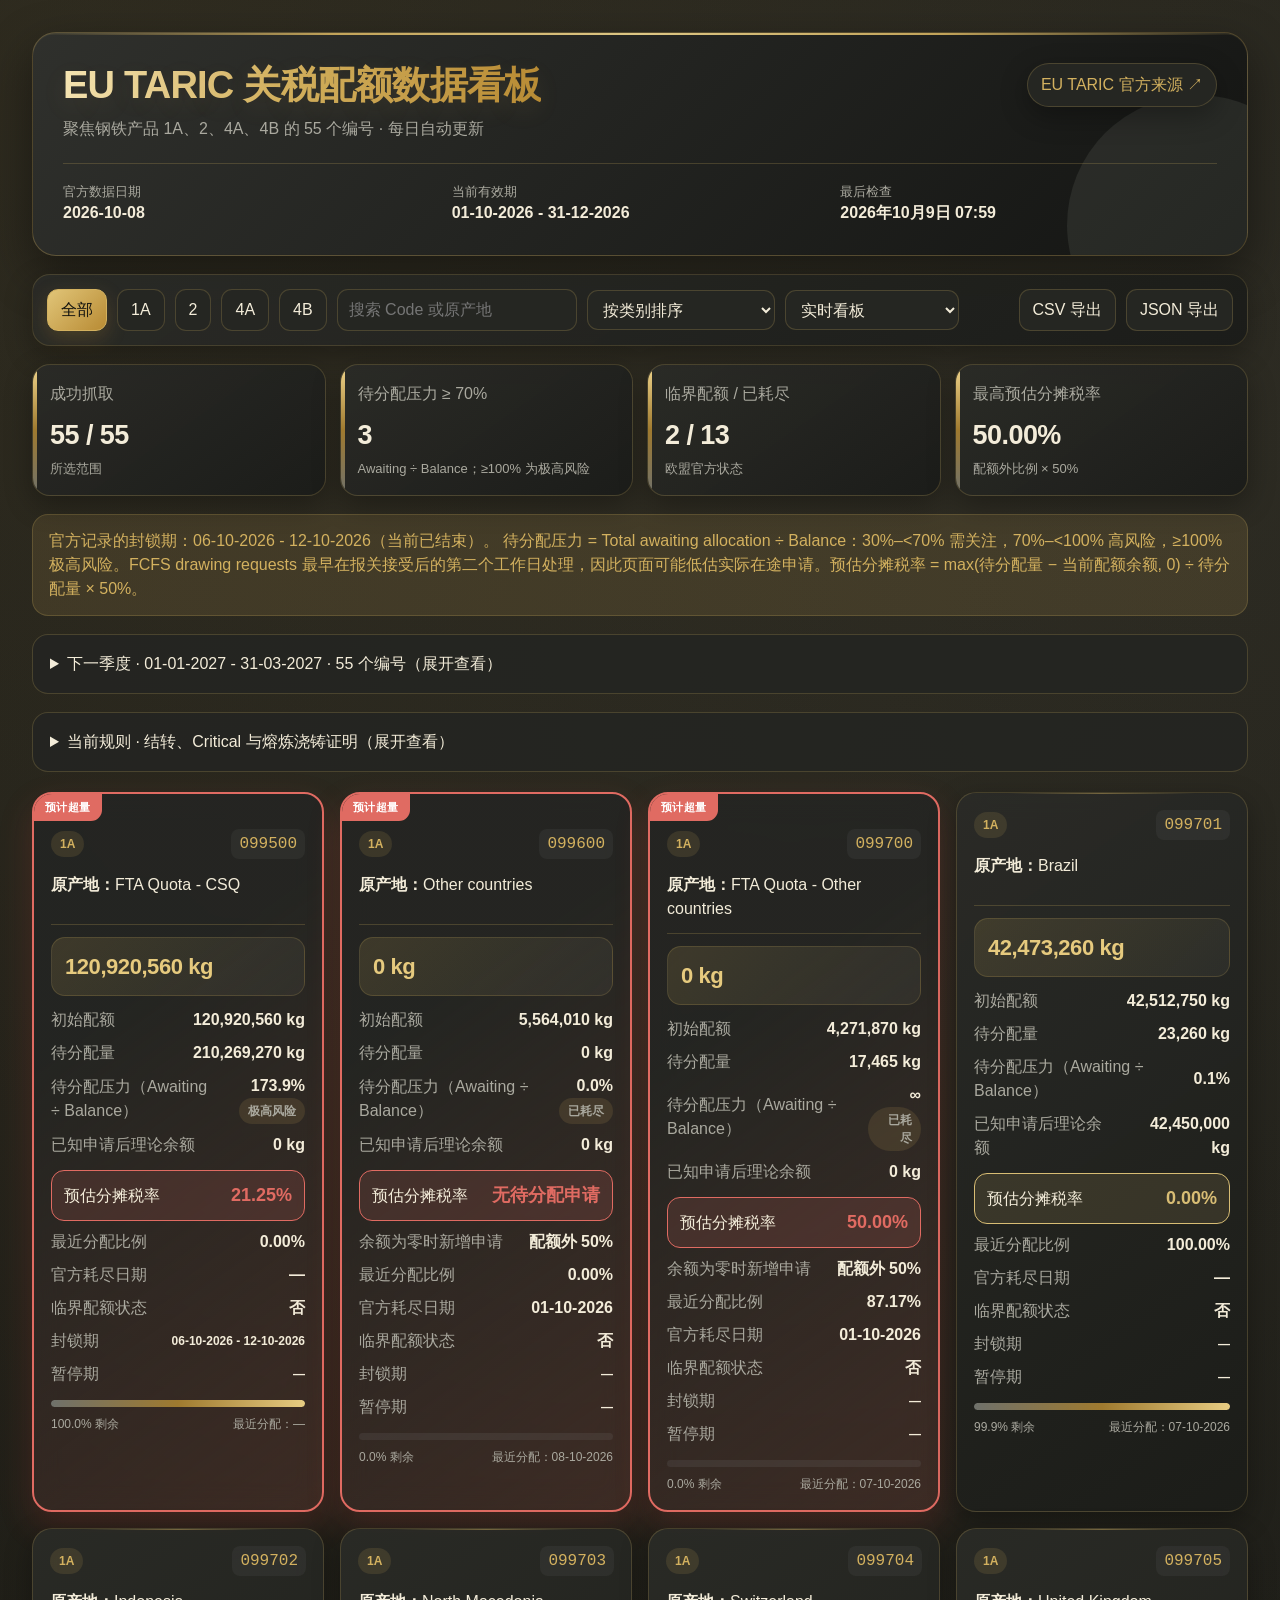
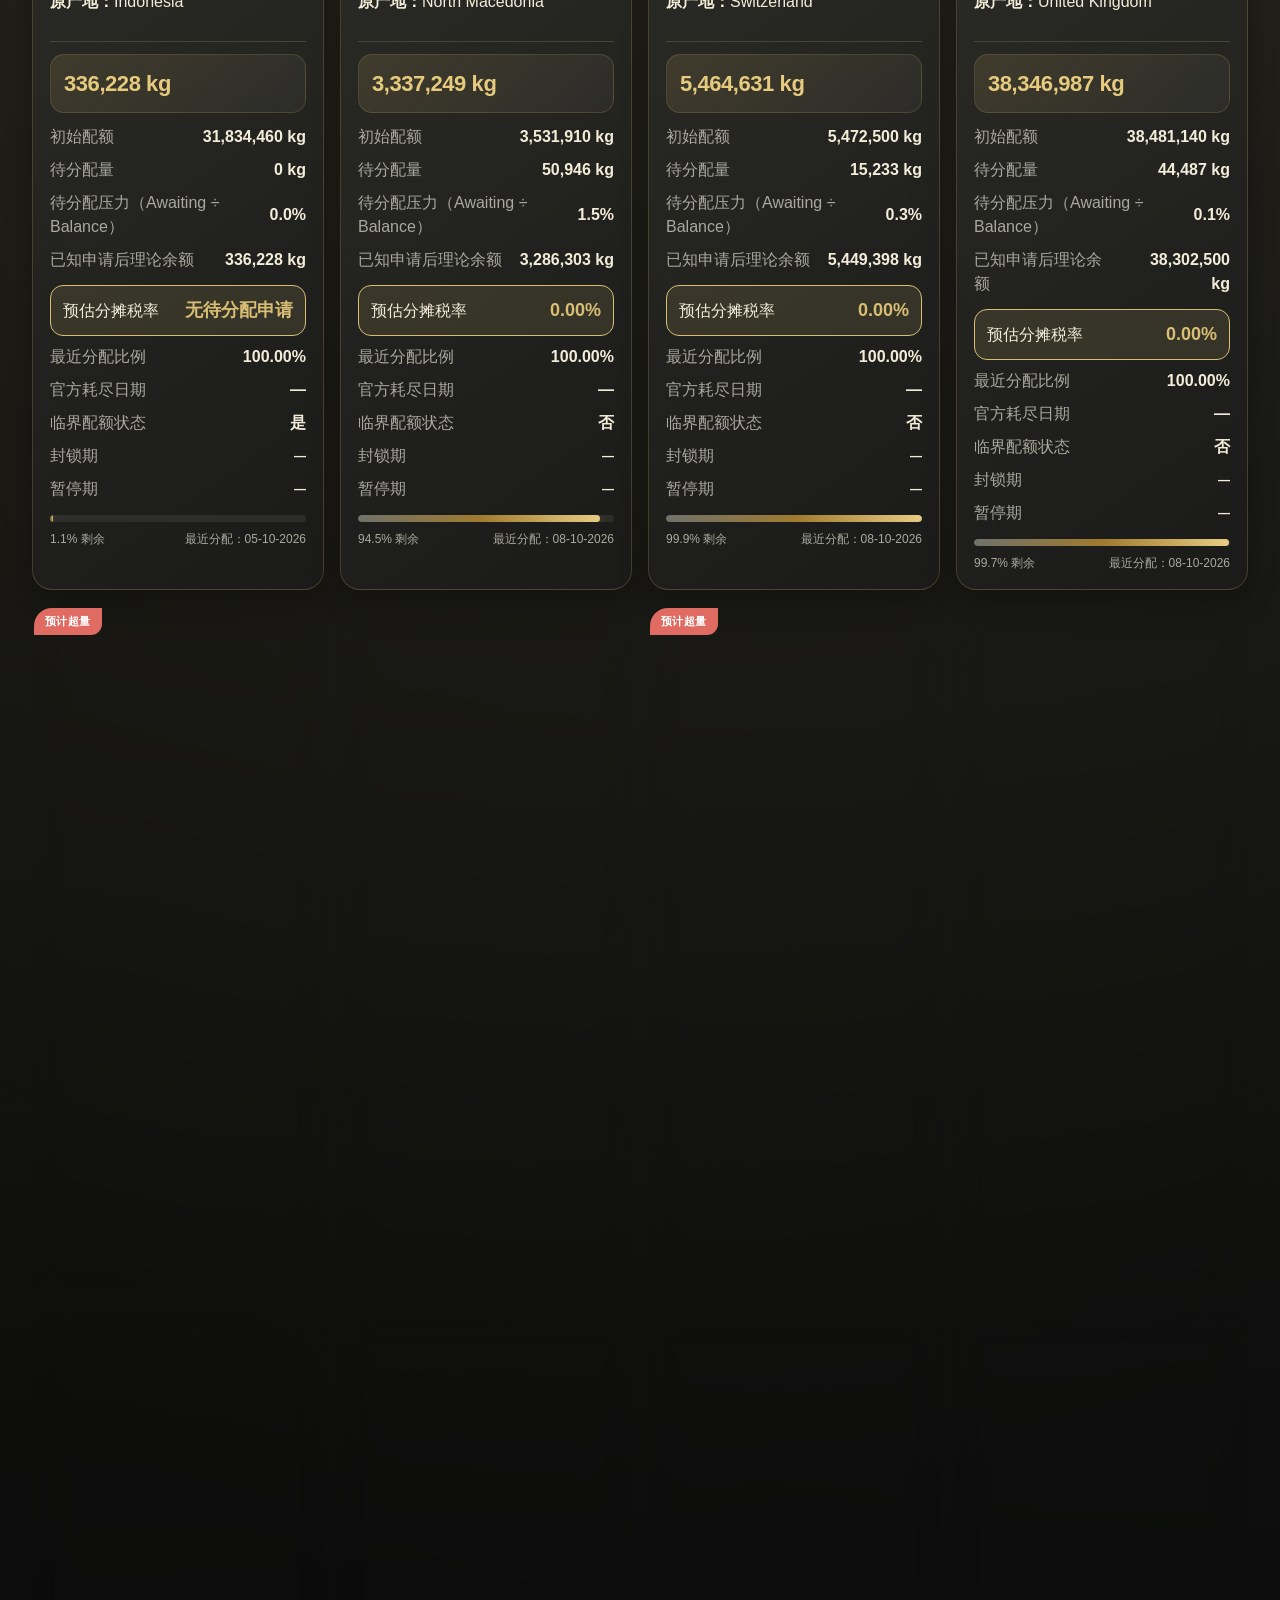
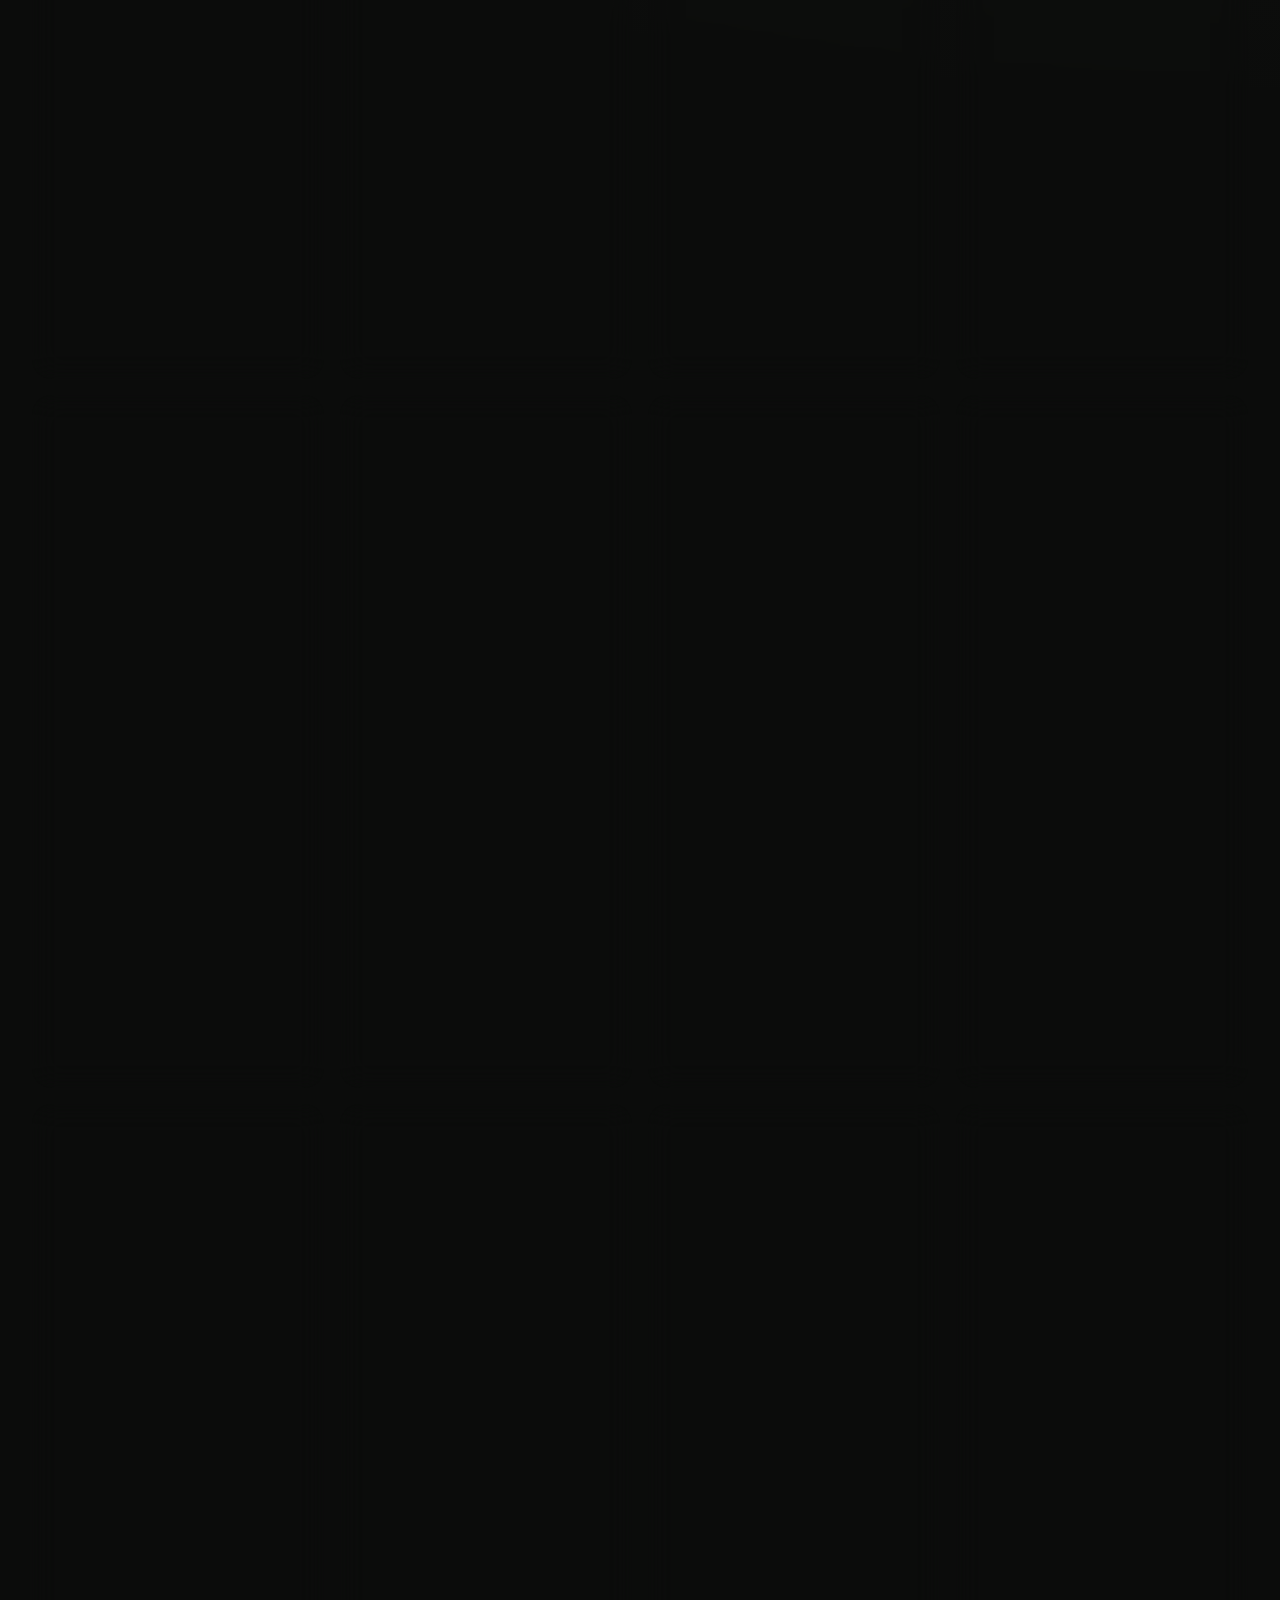
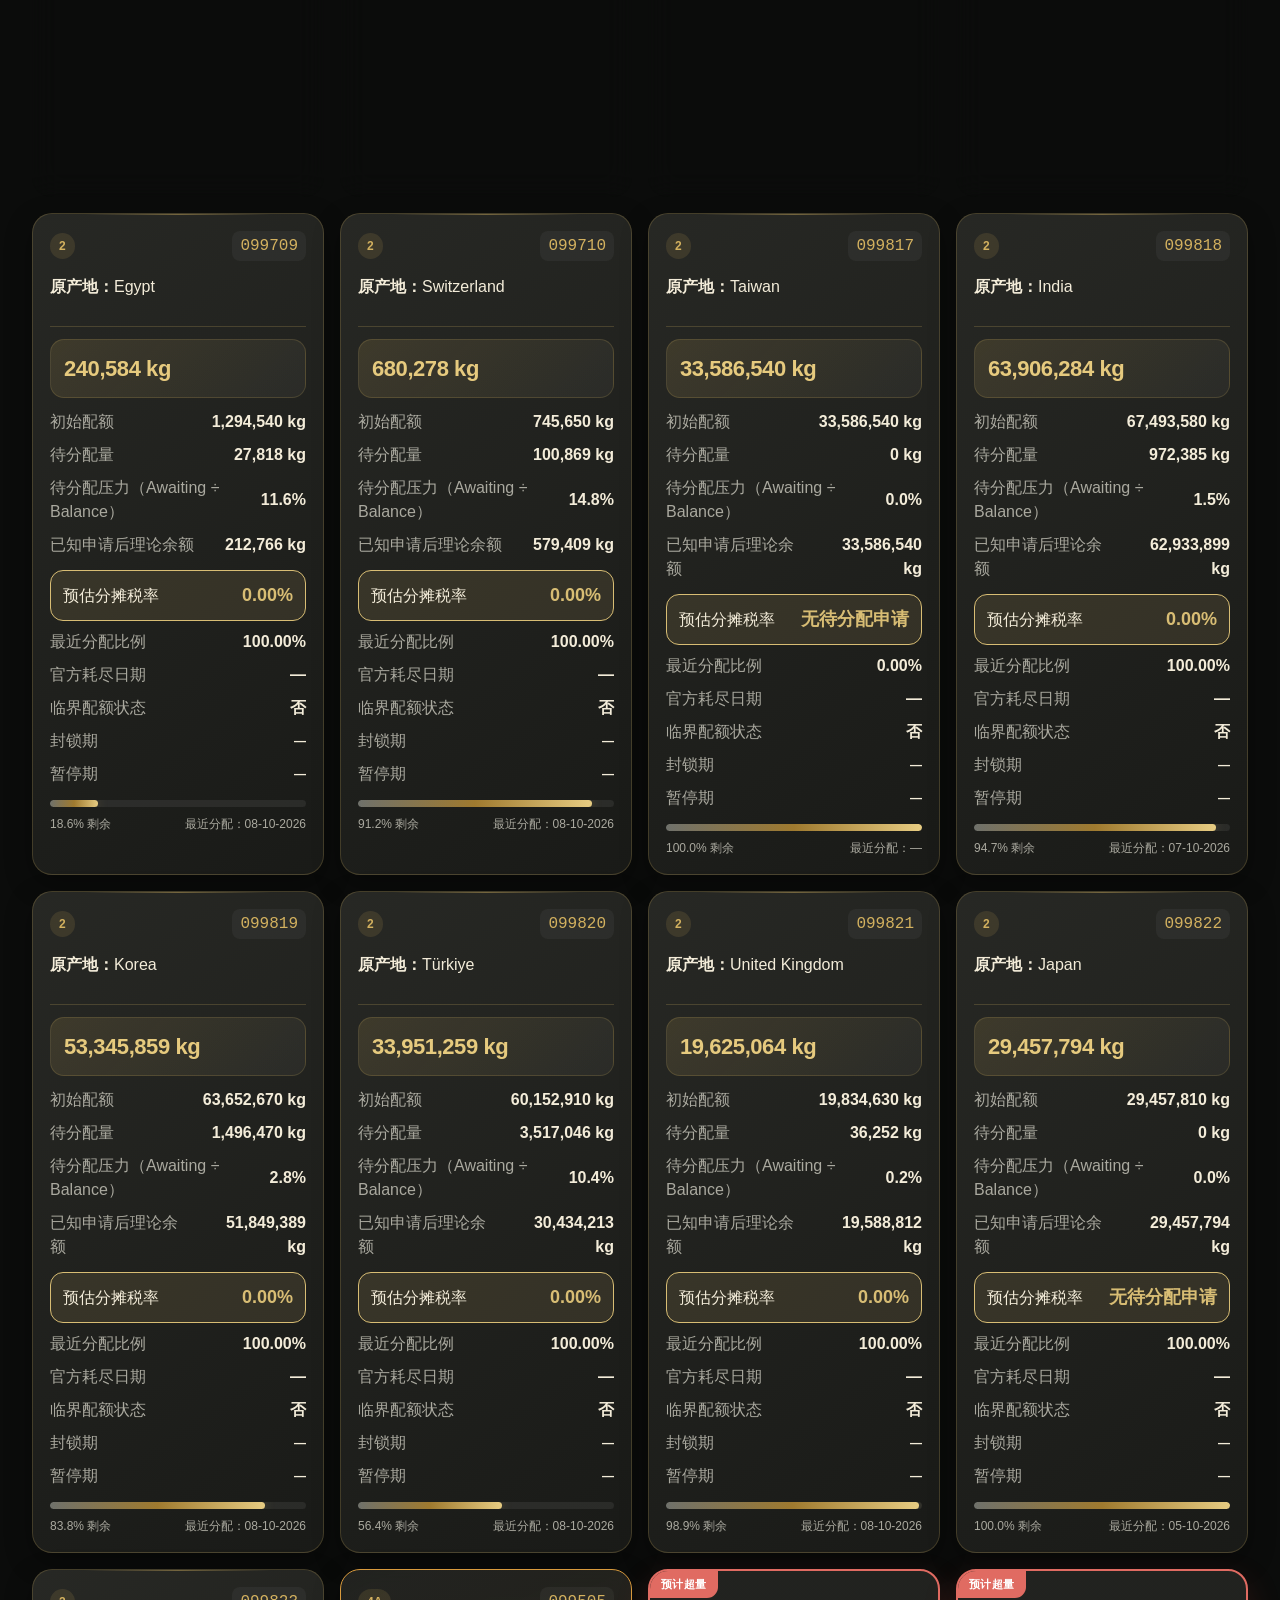
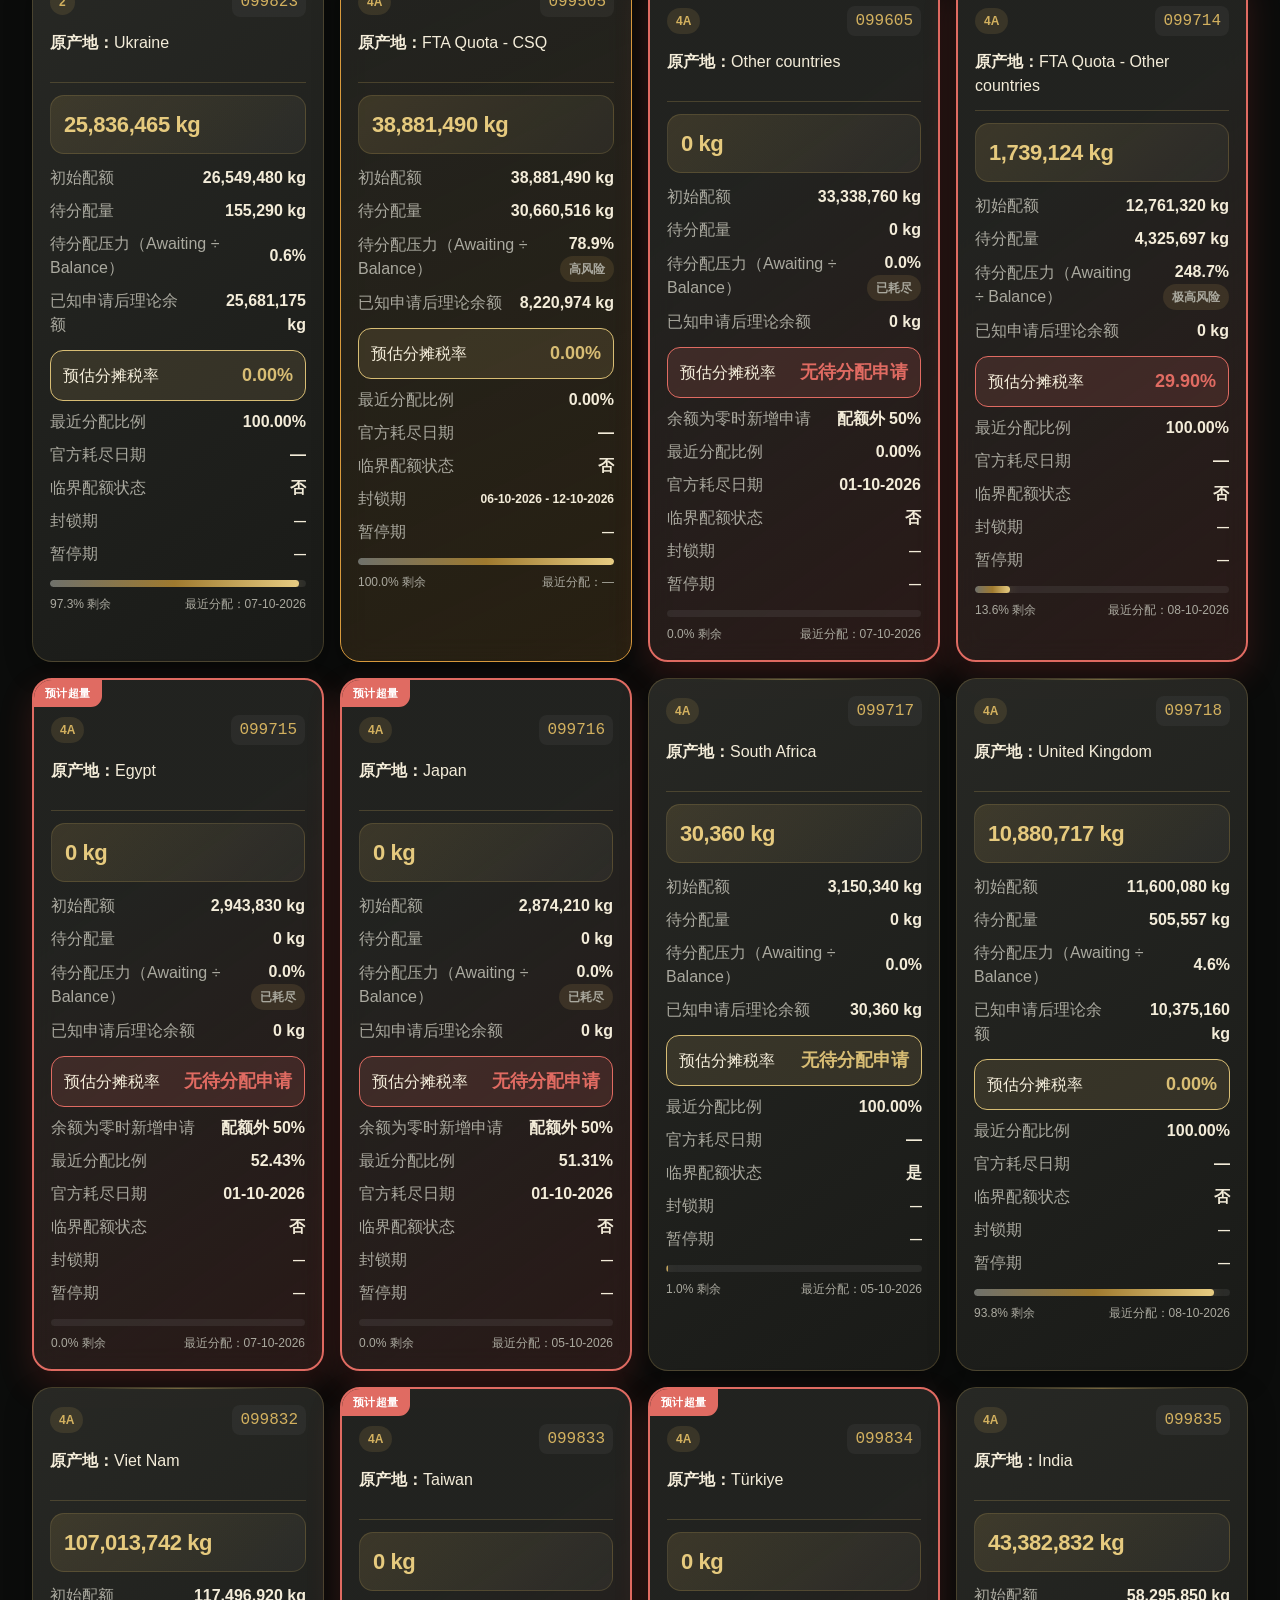
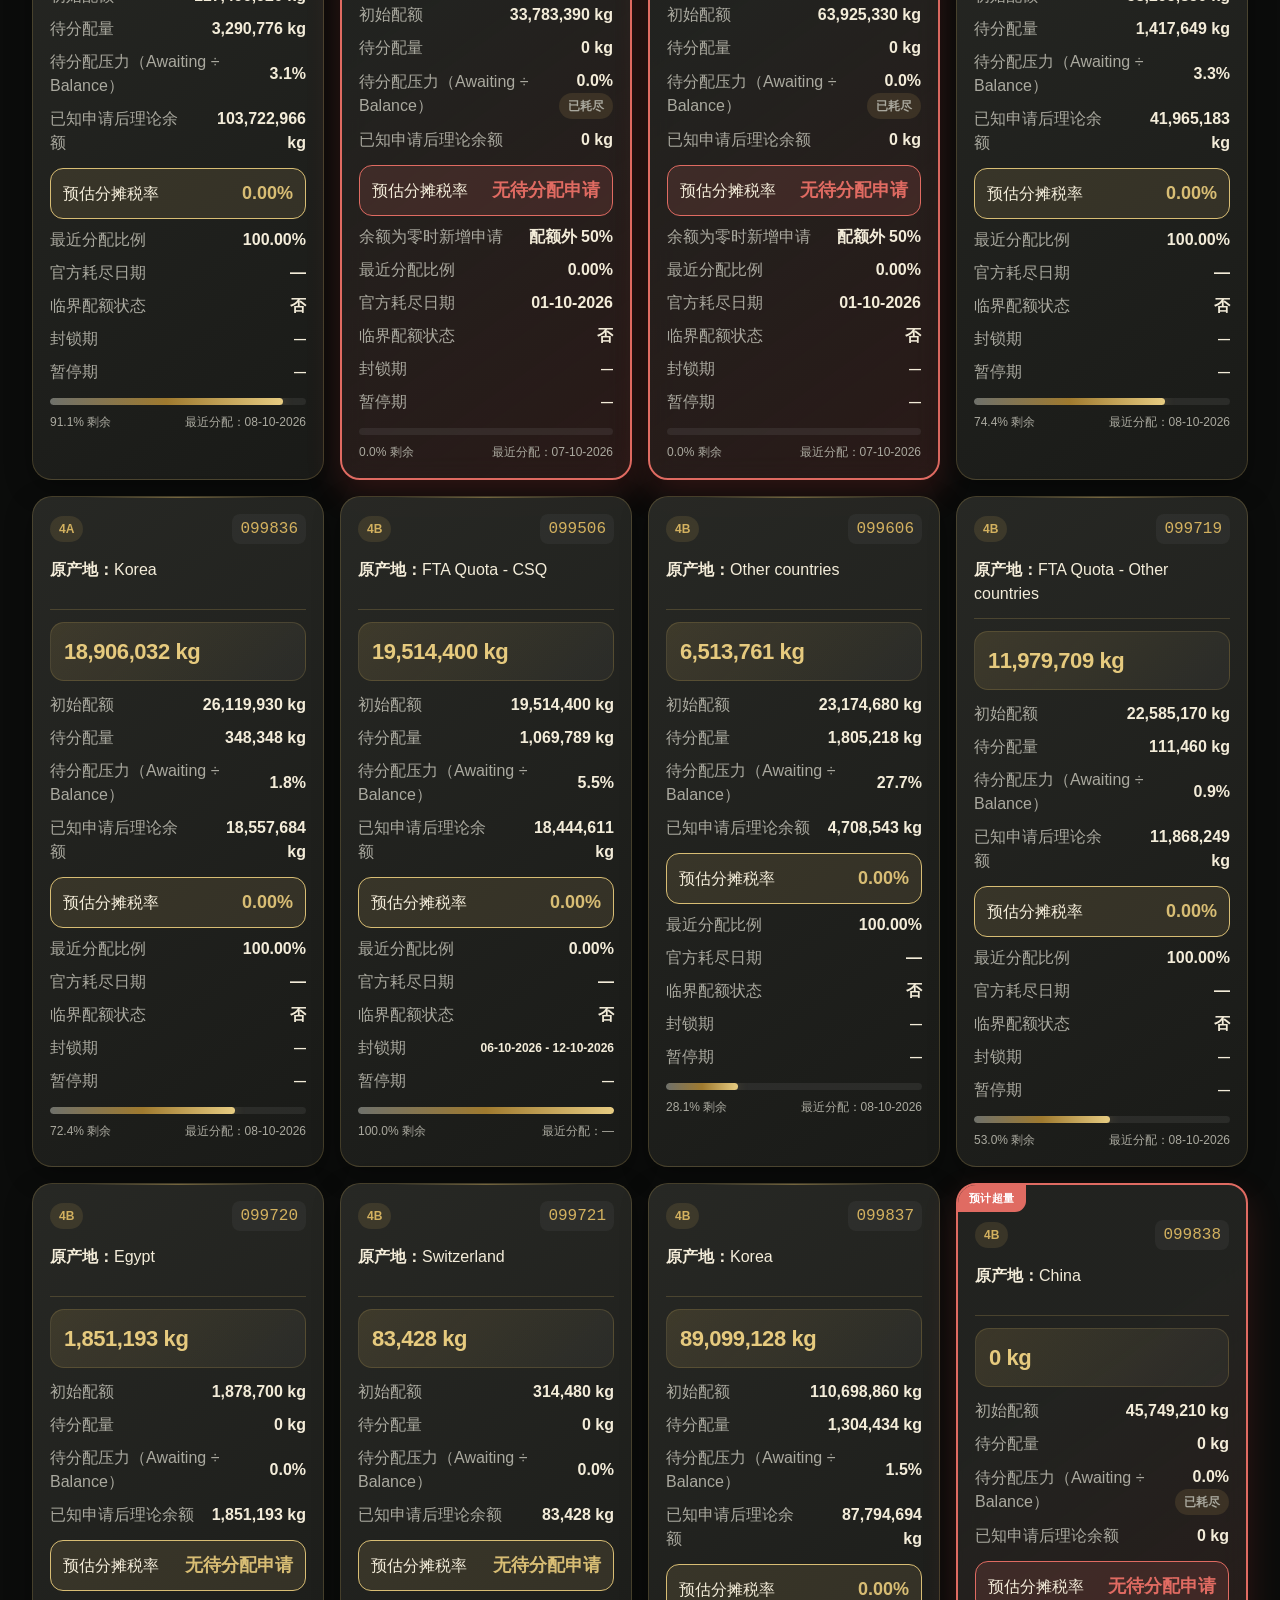
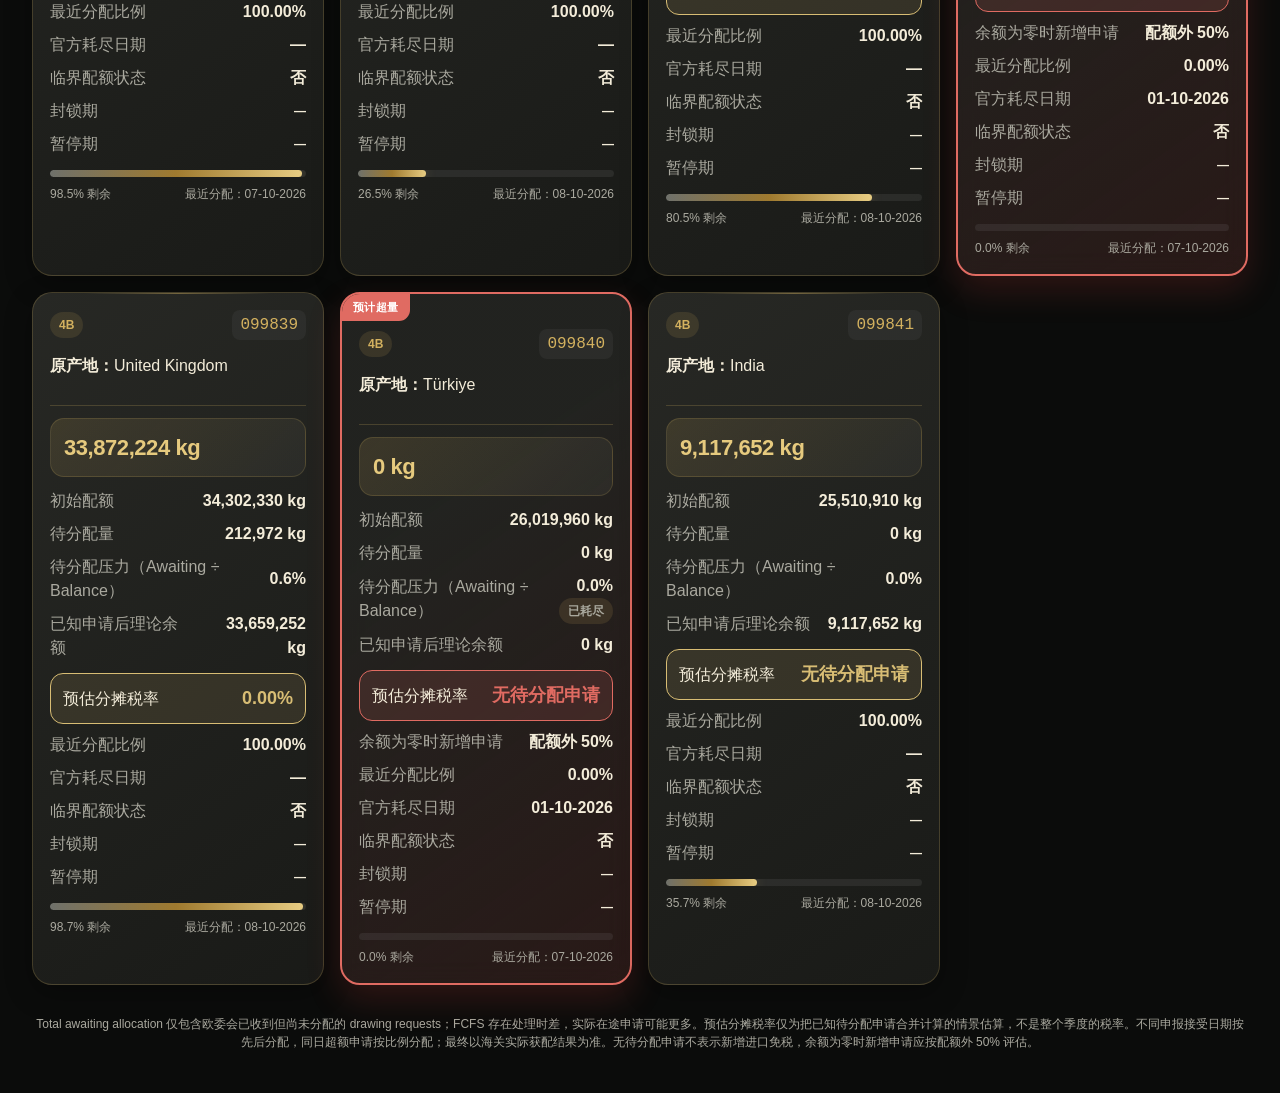
==== commit 68471cd1: "fix: show official exhaustion date on EU quota cards" ====
--- a/index.html
+++ b/index.html
@@ -614,6 +614,7 @@
             <div class="metric tariff"><span>预估分摊税率</span><strong>${!usable ? "—" : row.estimatedTariff == null ? "无待分配申请" : row.estimatedTariff.toFixed(2) + "%"}</strong></div>
             ${usable && row.balance === 0 ? '<div class="metric"><span>余额为零时新增申请</span><strong>配额外 50%</strong></div>' : ""}
             <div class="metric"><span title="官方最近一次分配的获配比例；只适用于该批有效申请，不是季度使用率或你这票货的最终税率">最近分配比例</span><strong>${row.allocated_percentage == null || row.unavailable ? "—" : Number(row.allocated_percentage).toFixed(2) + "%"}</strong></div>
+            <div class="metric"><span title="最后获得配额的申报被海关接受的日期，不是欧委会处理分配的日期；—表示官方未提供">官方耗尽日期</span><strong>${row.unavailable ? "—" : escapeHtml(row.exhaustion_date || "—")}</strong></div>
             <div class="metric"><span>临界配额状态</span><strong>${escapeHtml(criticalCn(row.critical))}</strong></div>
             <div class="metric period"><span>封锁期</span><strong>${escapeHtml(row.blocking_period || "—")}</strong></div>
             <div class="metric period"><span>暂停期</span><strong>${escapeHtml(row.suspension_period || "—")}</strong></div>
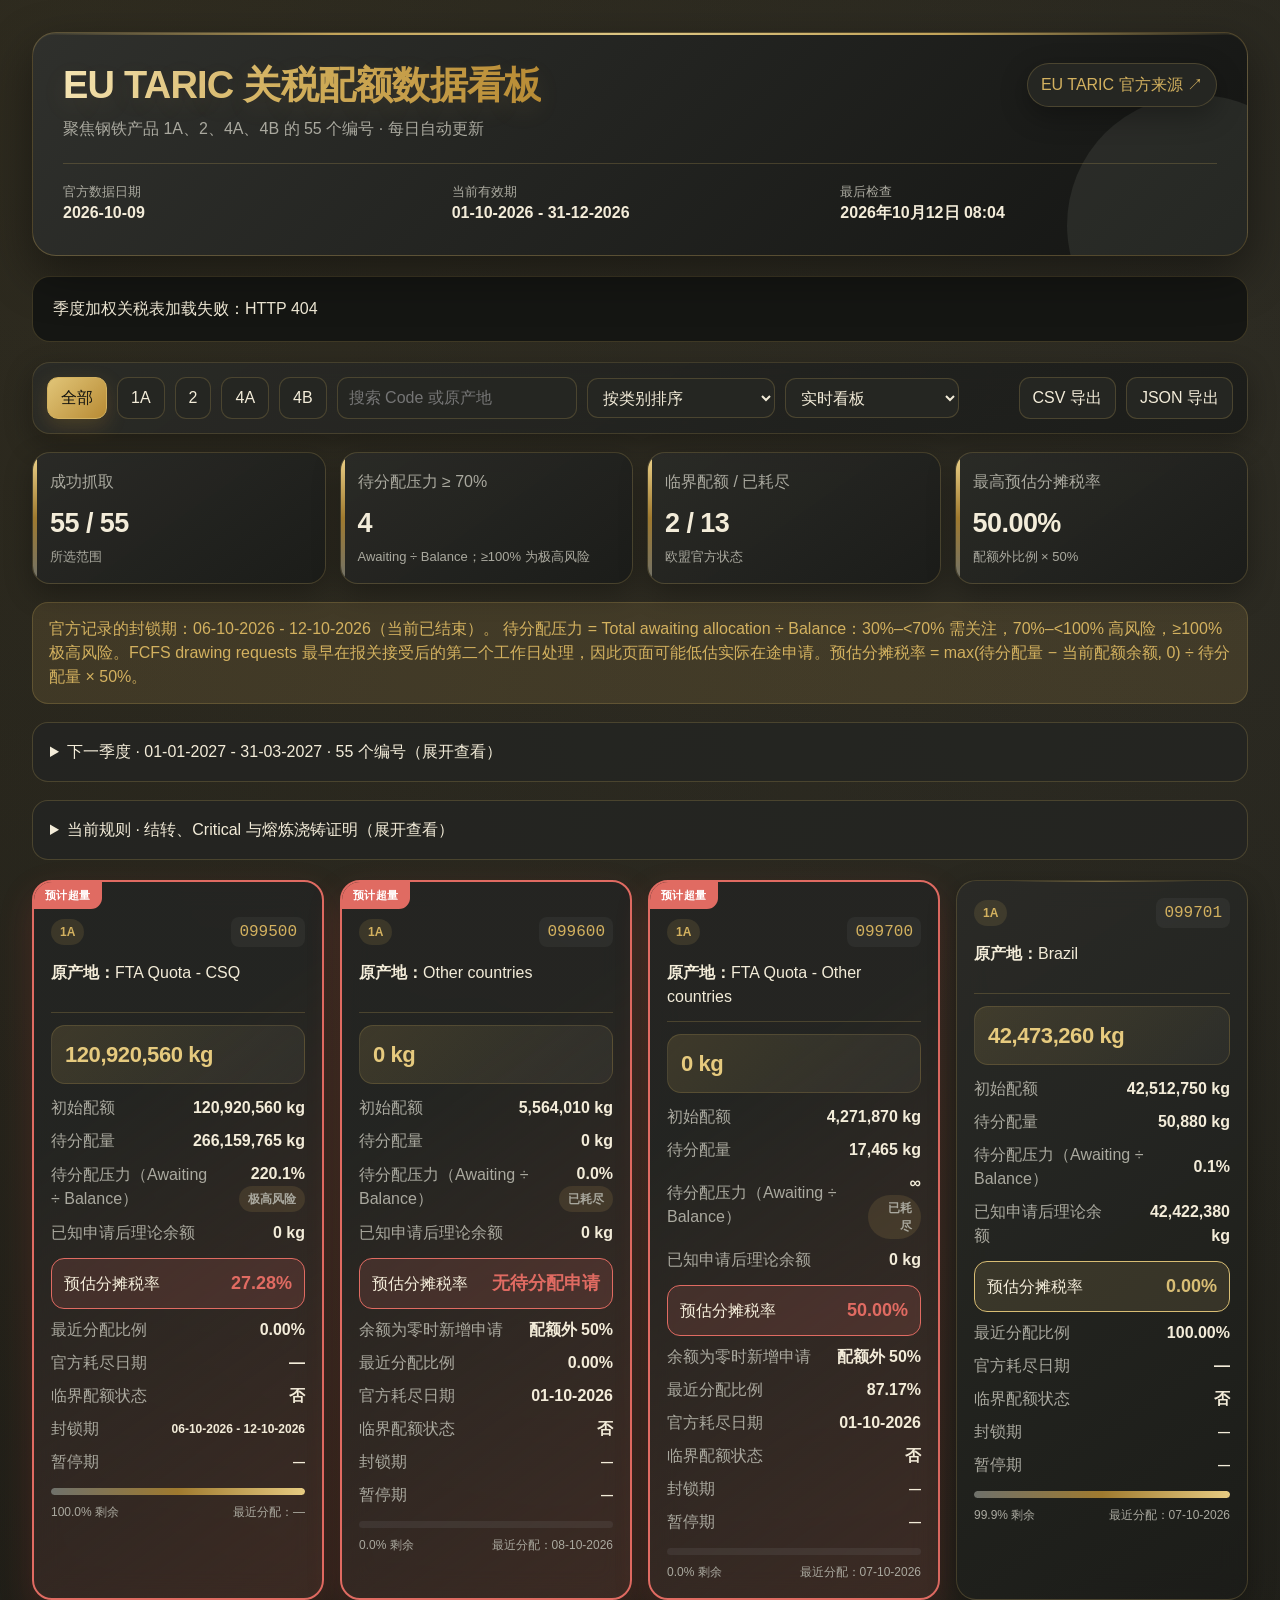
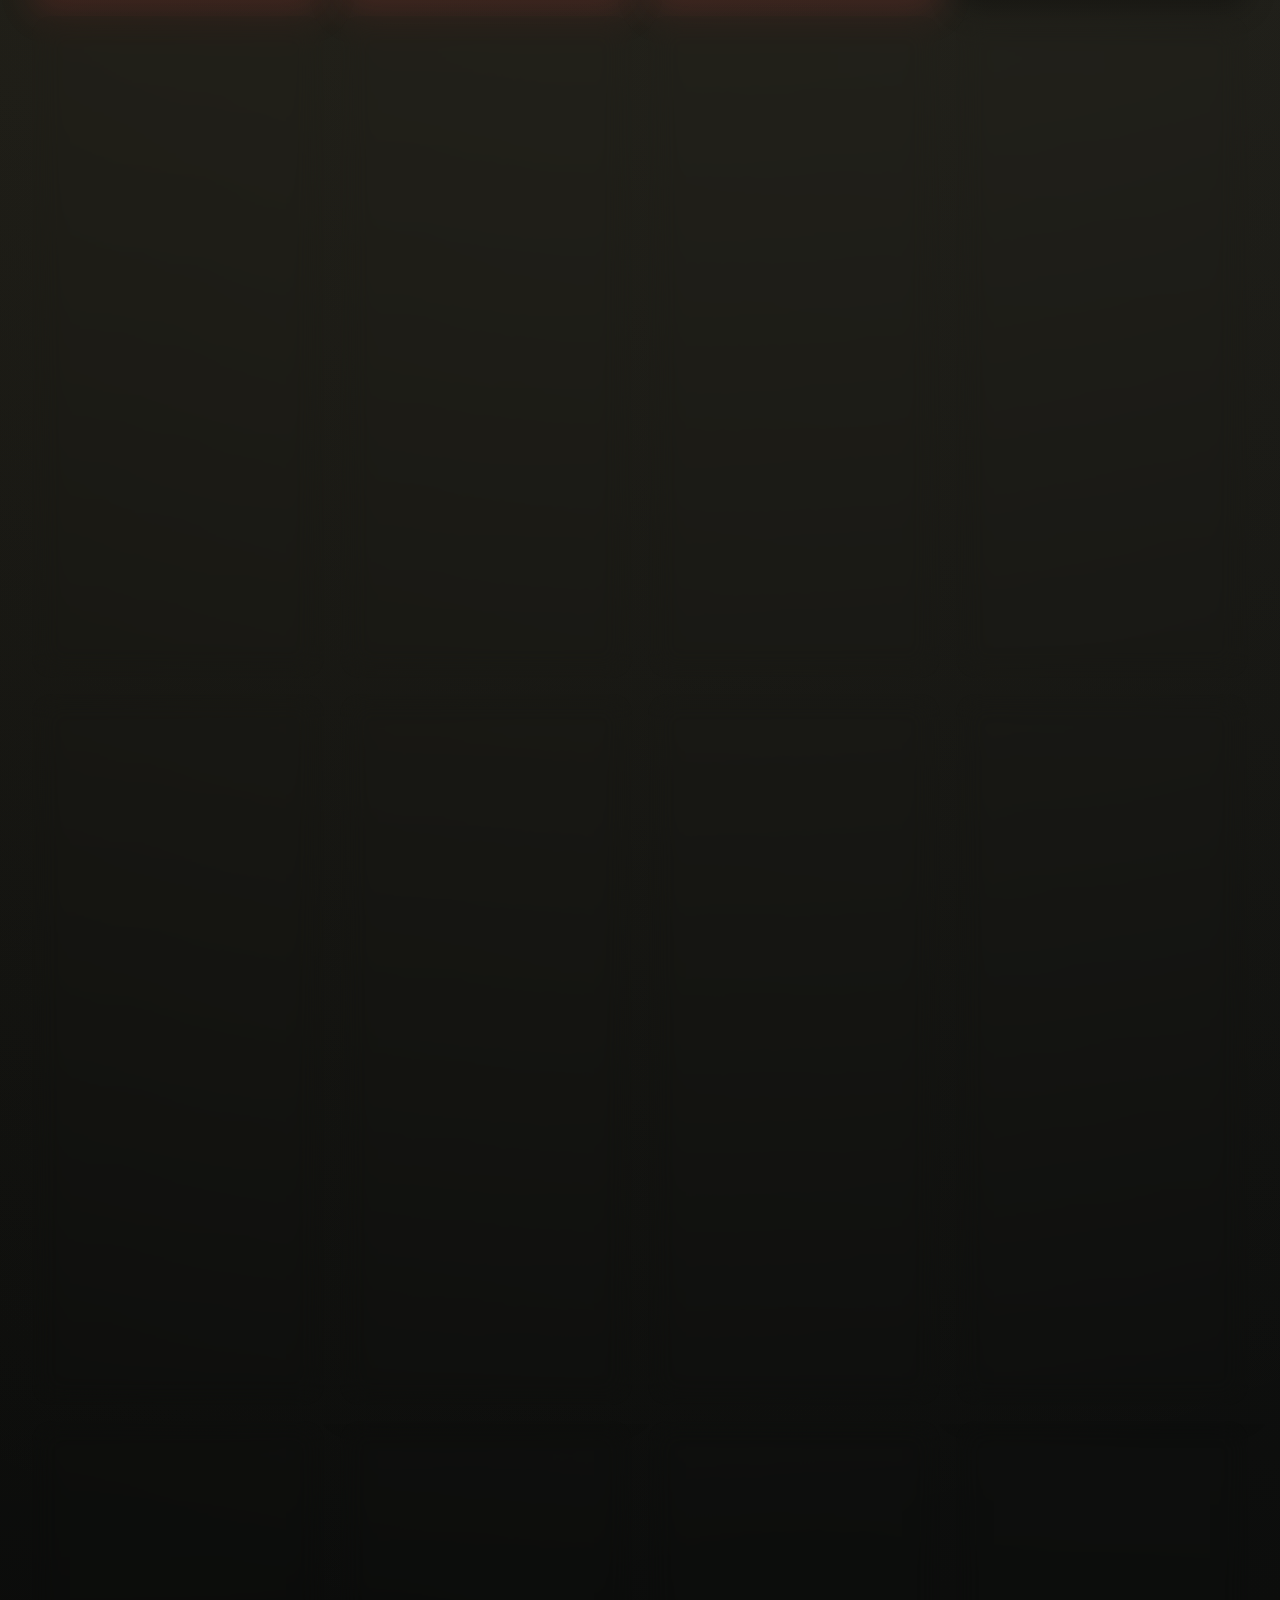
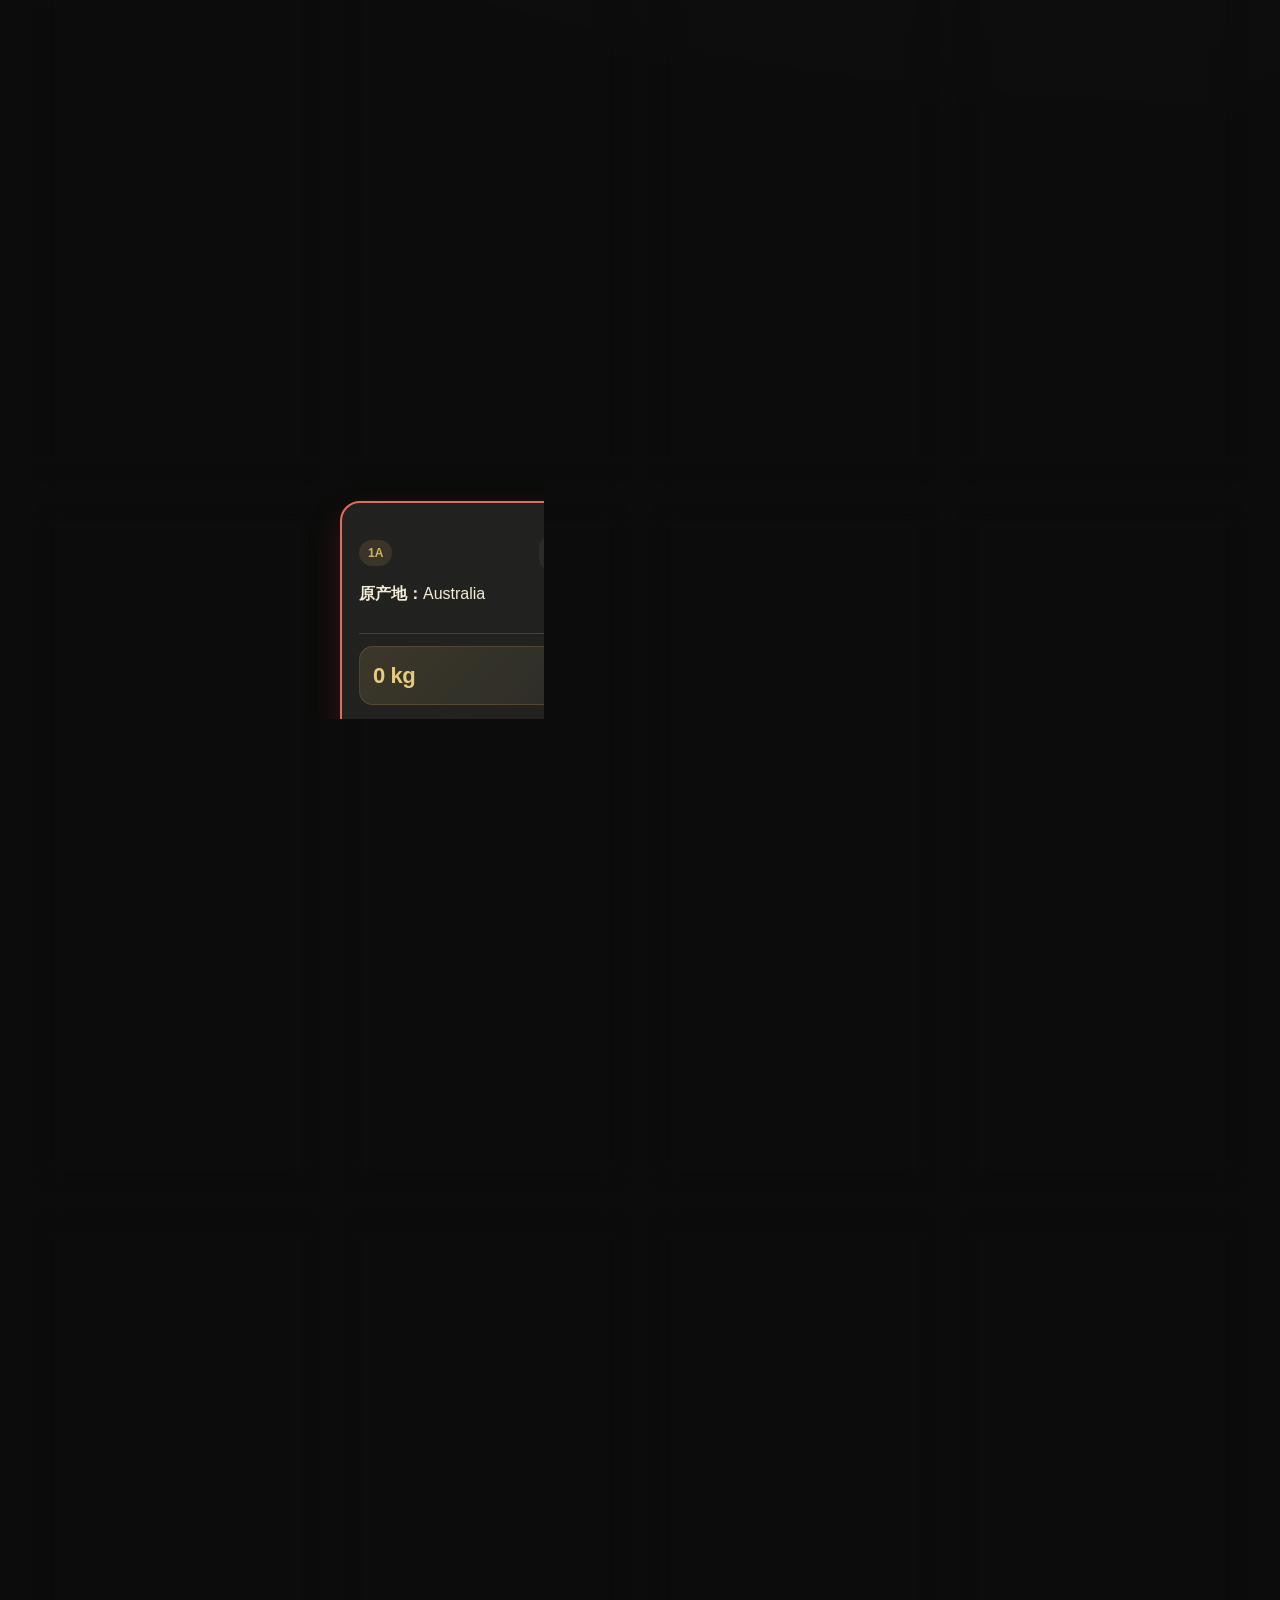
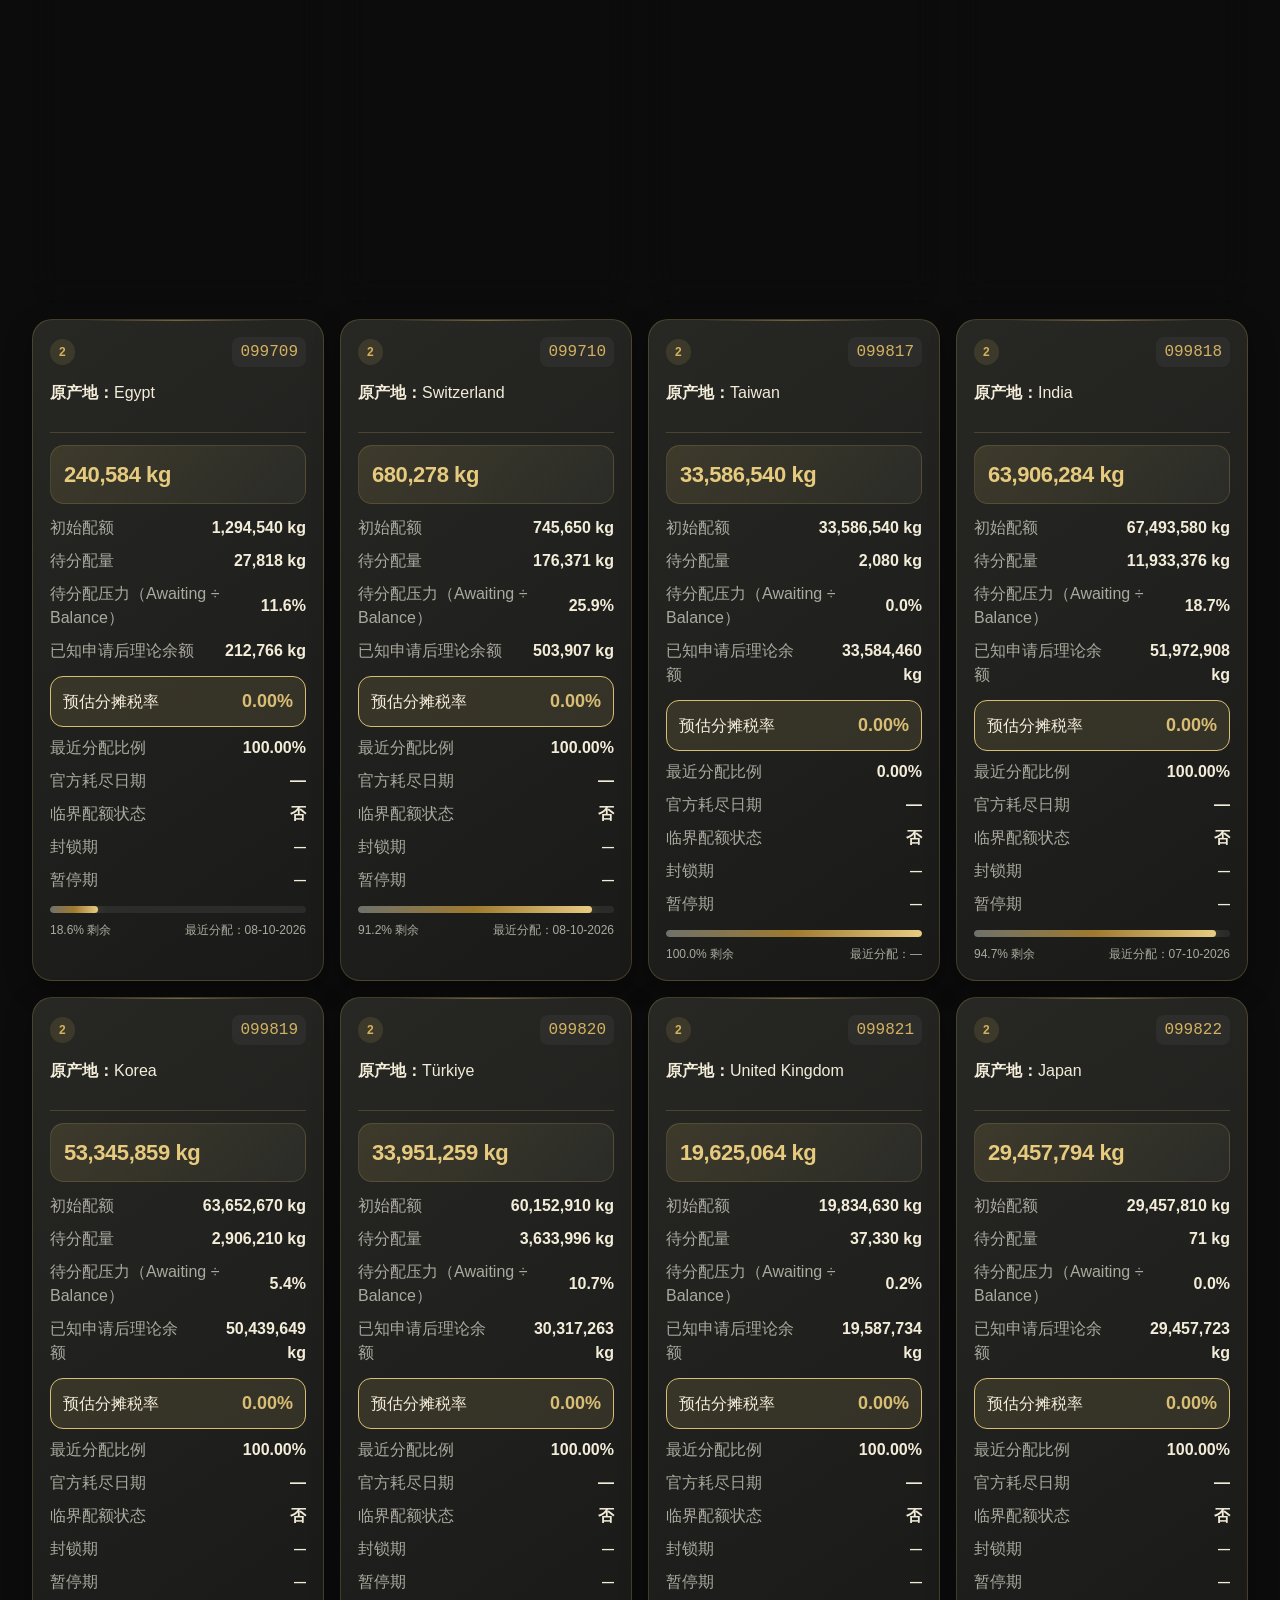
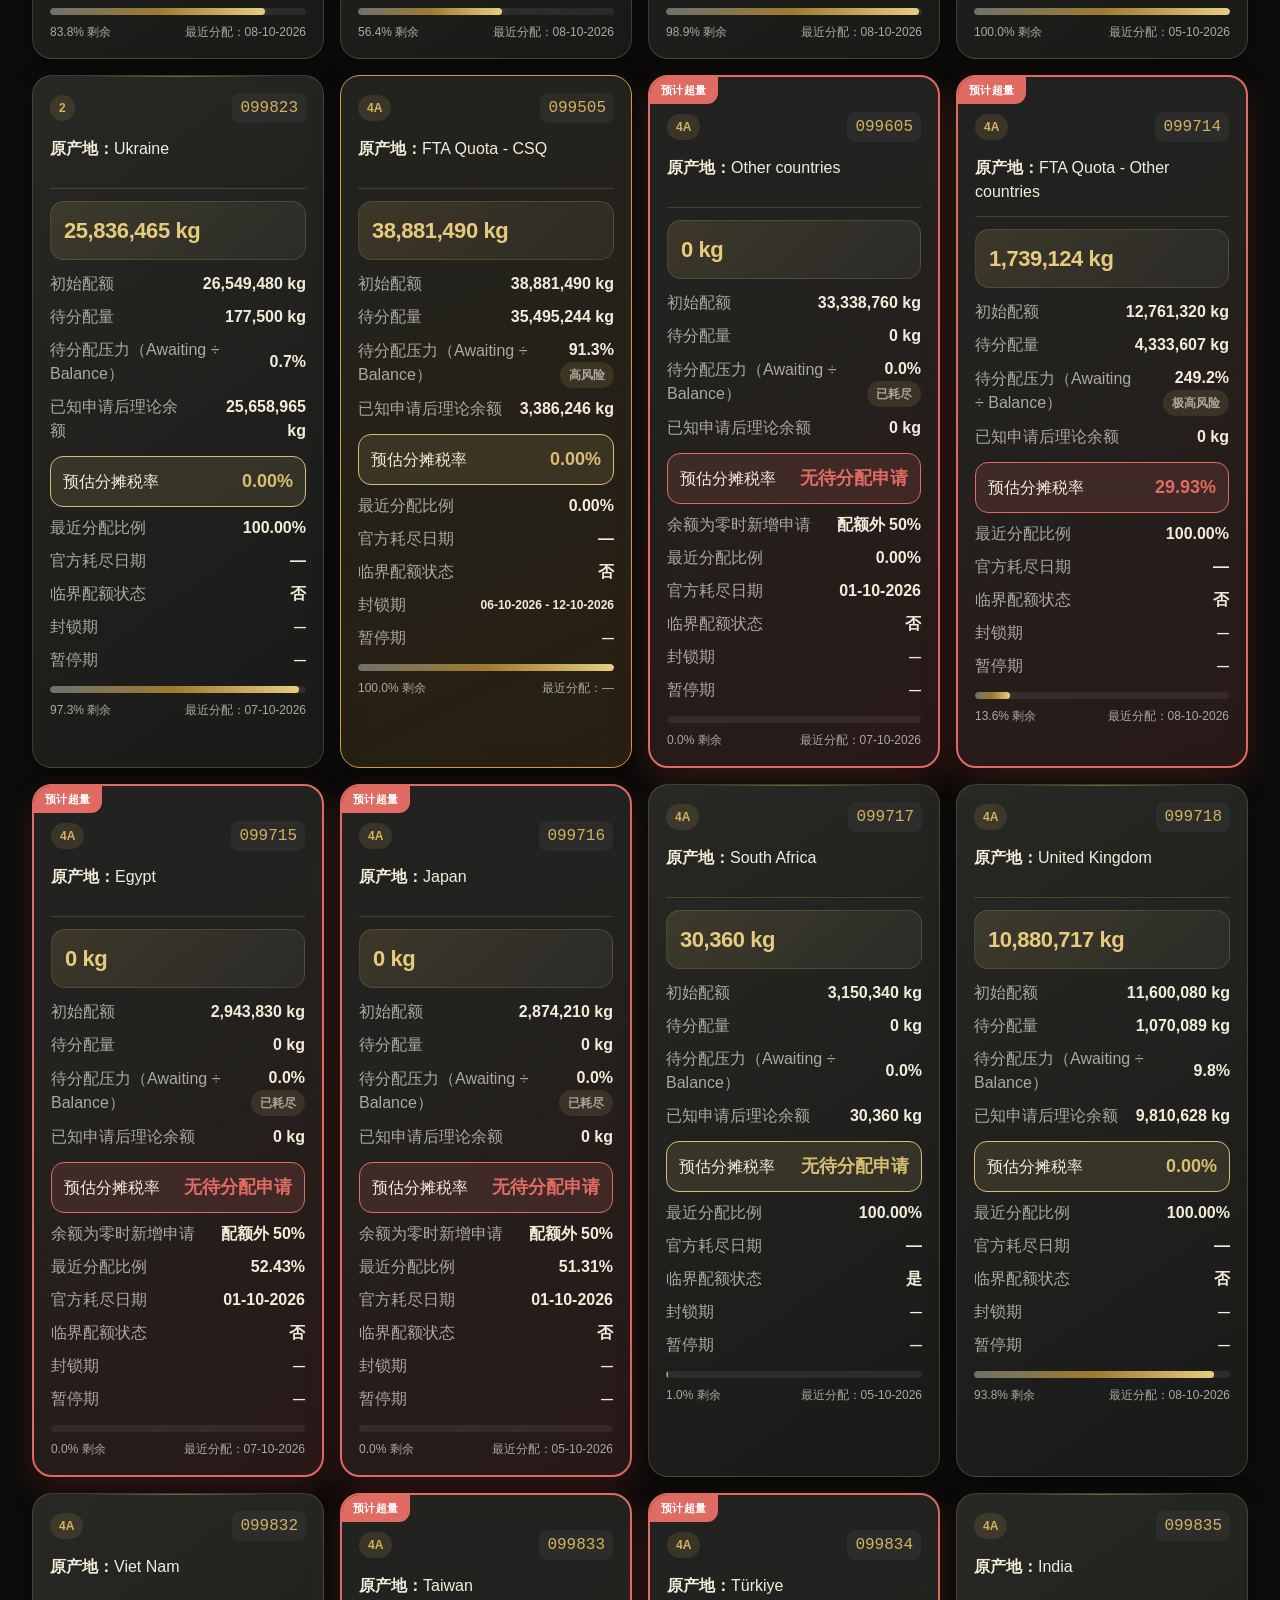
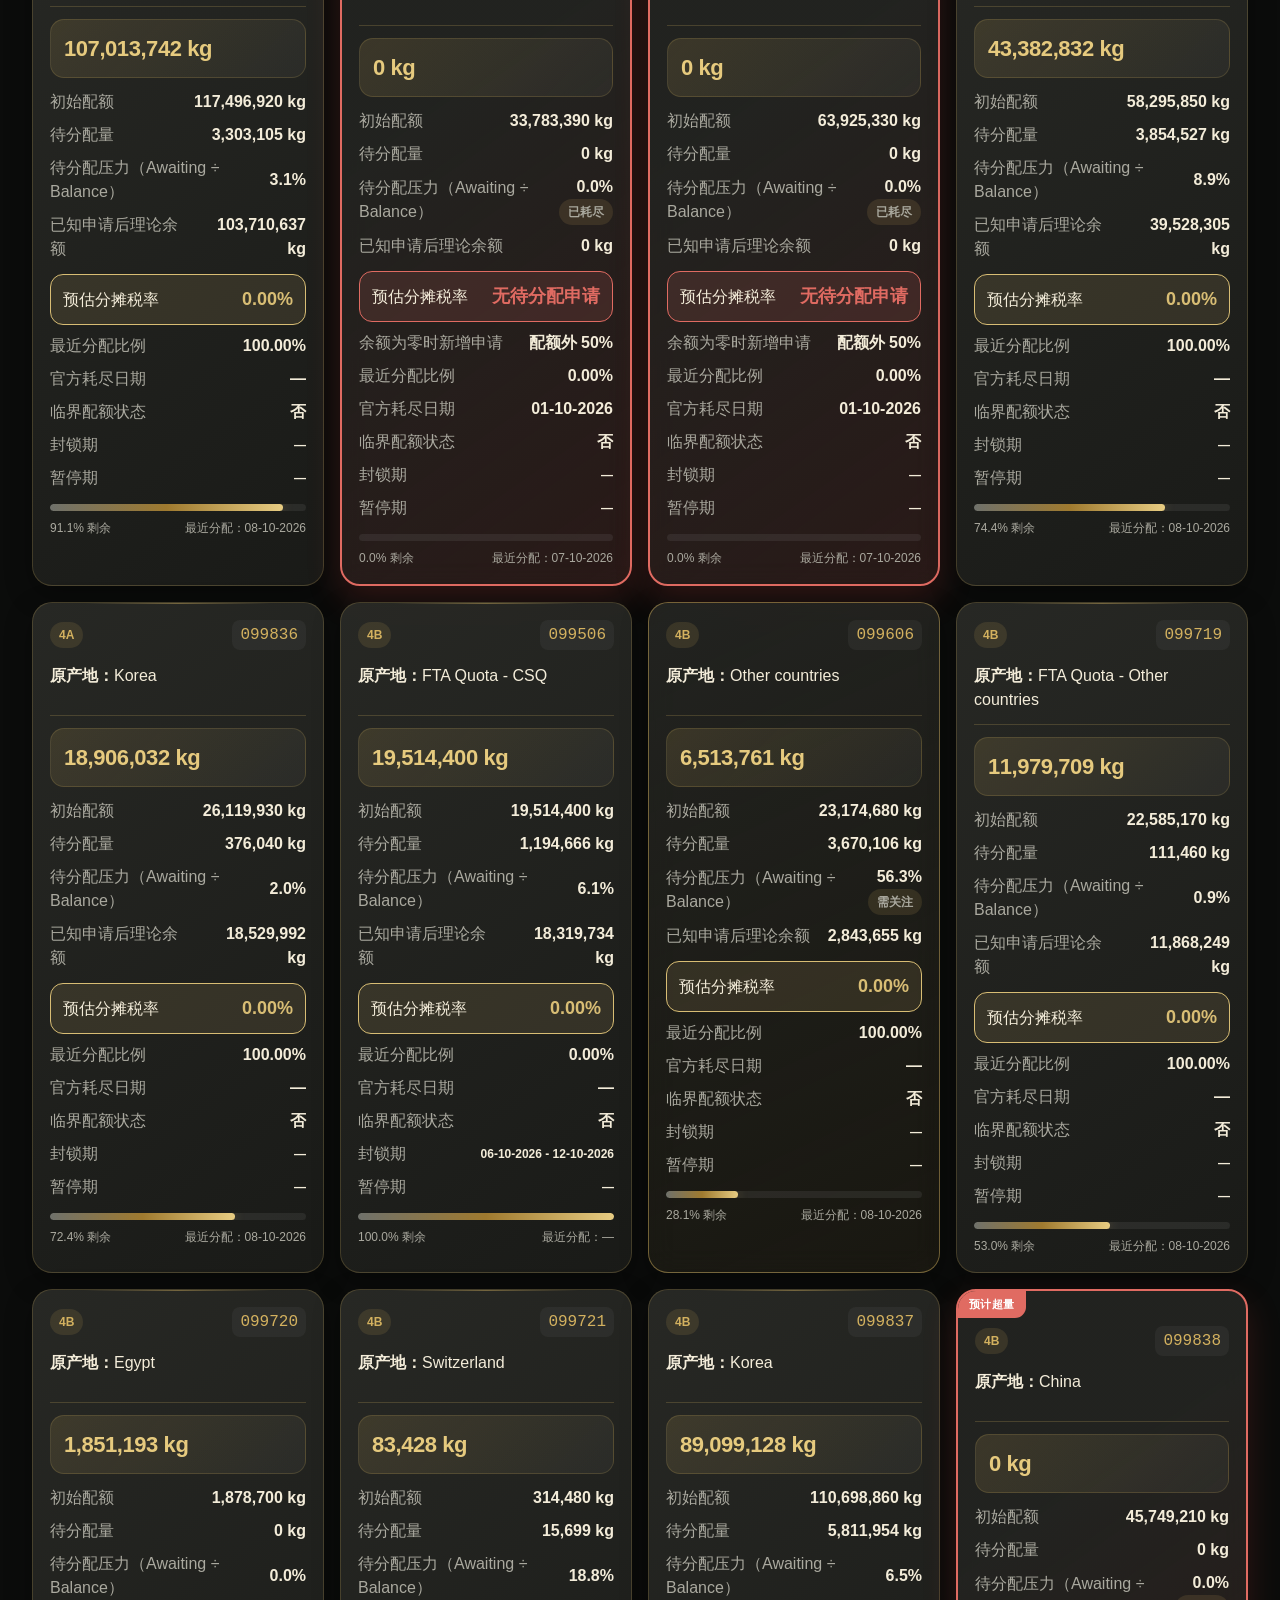
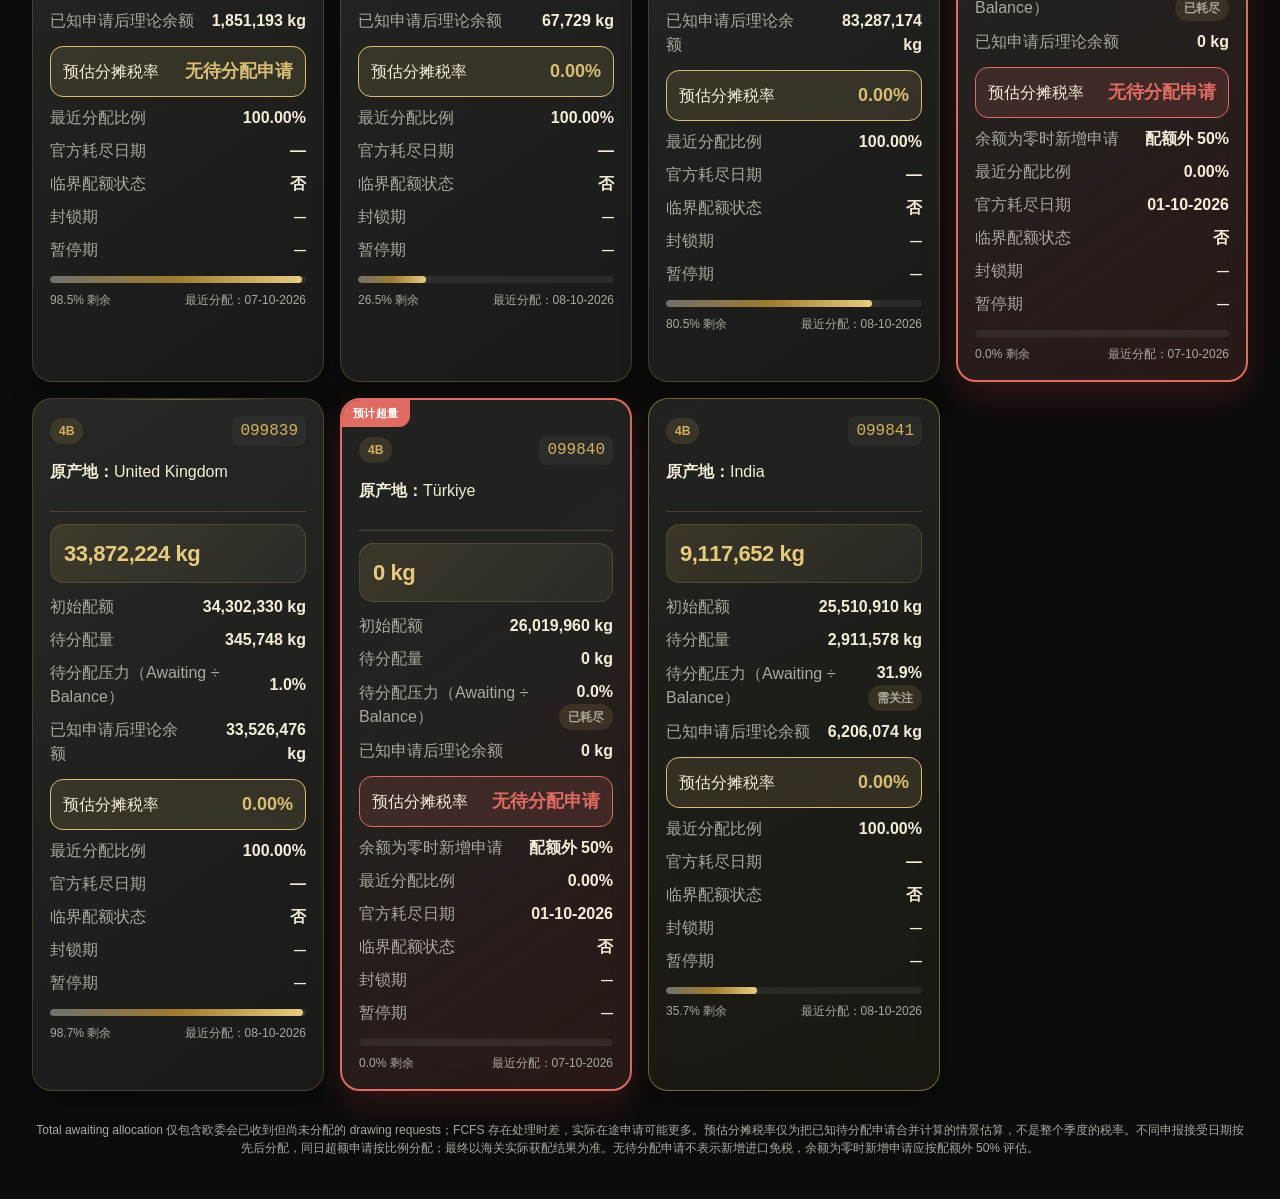
==== commit 678ea126: "feat: bilingual dashboards with opening-day weighted quota duty" ====
--- a/index.html
+++ b/index.html
@@ -421,6 +421,7 @@
       .button:hover, .quota-card:hover { transform: none; }
     }
   </style>
+  <link rel="stylesheet" href="./quarterly-summary.css">
 </head>
 <body>
   <main class="page">
@@ -439,6 +440,7 @@
       </div>
     </section>
 
+    <section class="quota-quarterly" id="quarterly-summary" aria-live="polite">正在读取季度加权关税……</section>
     <section class="toolbar" aria-label="看板筛选与导出">
       <button class="button active" type="button" data-category="all">全部</button>
       <button class="button" type="button" data-category="1A">1A</button>
@@ -704,5 +706,6 @@
     loadDataset();
     loadHistoryIndex();
   </script>
+<script src="./quarterly-summary.js"></script>
 </body>
 </html>
--- a/quarterly-summary.css
+++ b/quarterly-summary.css
@@ -0,0 +1 @@
+.quota-quarterly{margin:20px 0;padding:20px;border:1px solid var(--ui-border,var(--border));border-radius:18px;background:var(--ui-surface-deep,var(--surface-deep));}.quota-quarterly h2{font-size:20px;margin:0 0 10px;}.quota-quarterly p{color:var(--ui-muted,var(--muted));line-height:1.6;max-width:1100px;}.quota-table-scroll{overflow-x:auto;}.quota-quarterly table{width:100%;border-collapse:collapse;min-width:800px;font-size:14px;}.quota-quarterly th,.quota-quarterly td{padding:12px;text-align:left;border-bottom:1px solid var(--ui-border,var(--border));}.quota-quarterly th{color:var(--ui-accent,var(--primary));}.quota-quarterly td strong{font-size:18px;}
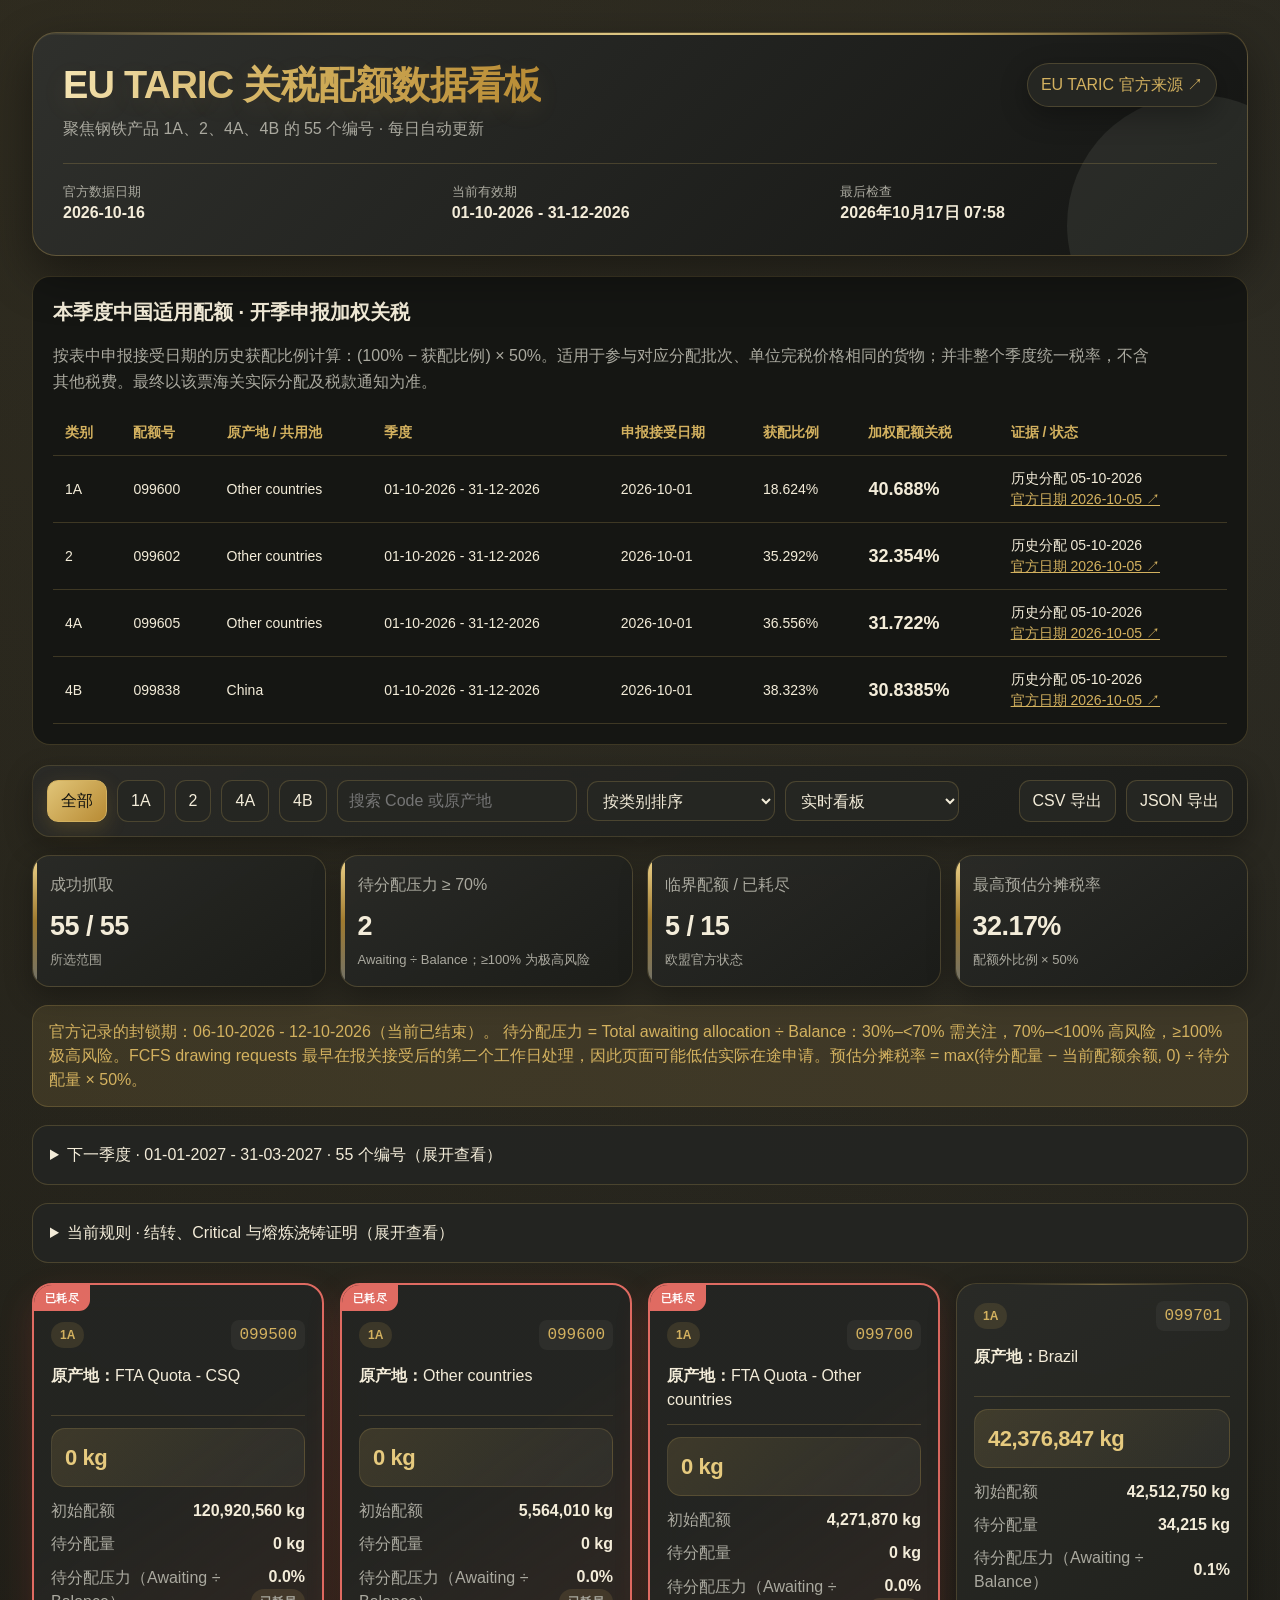
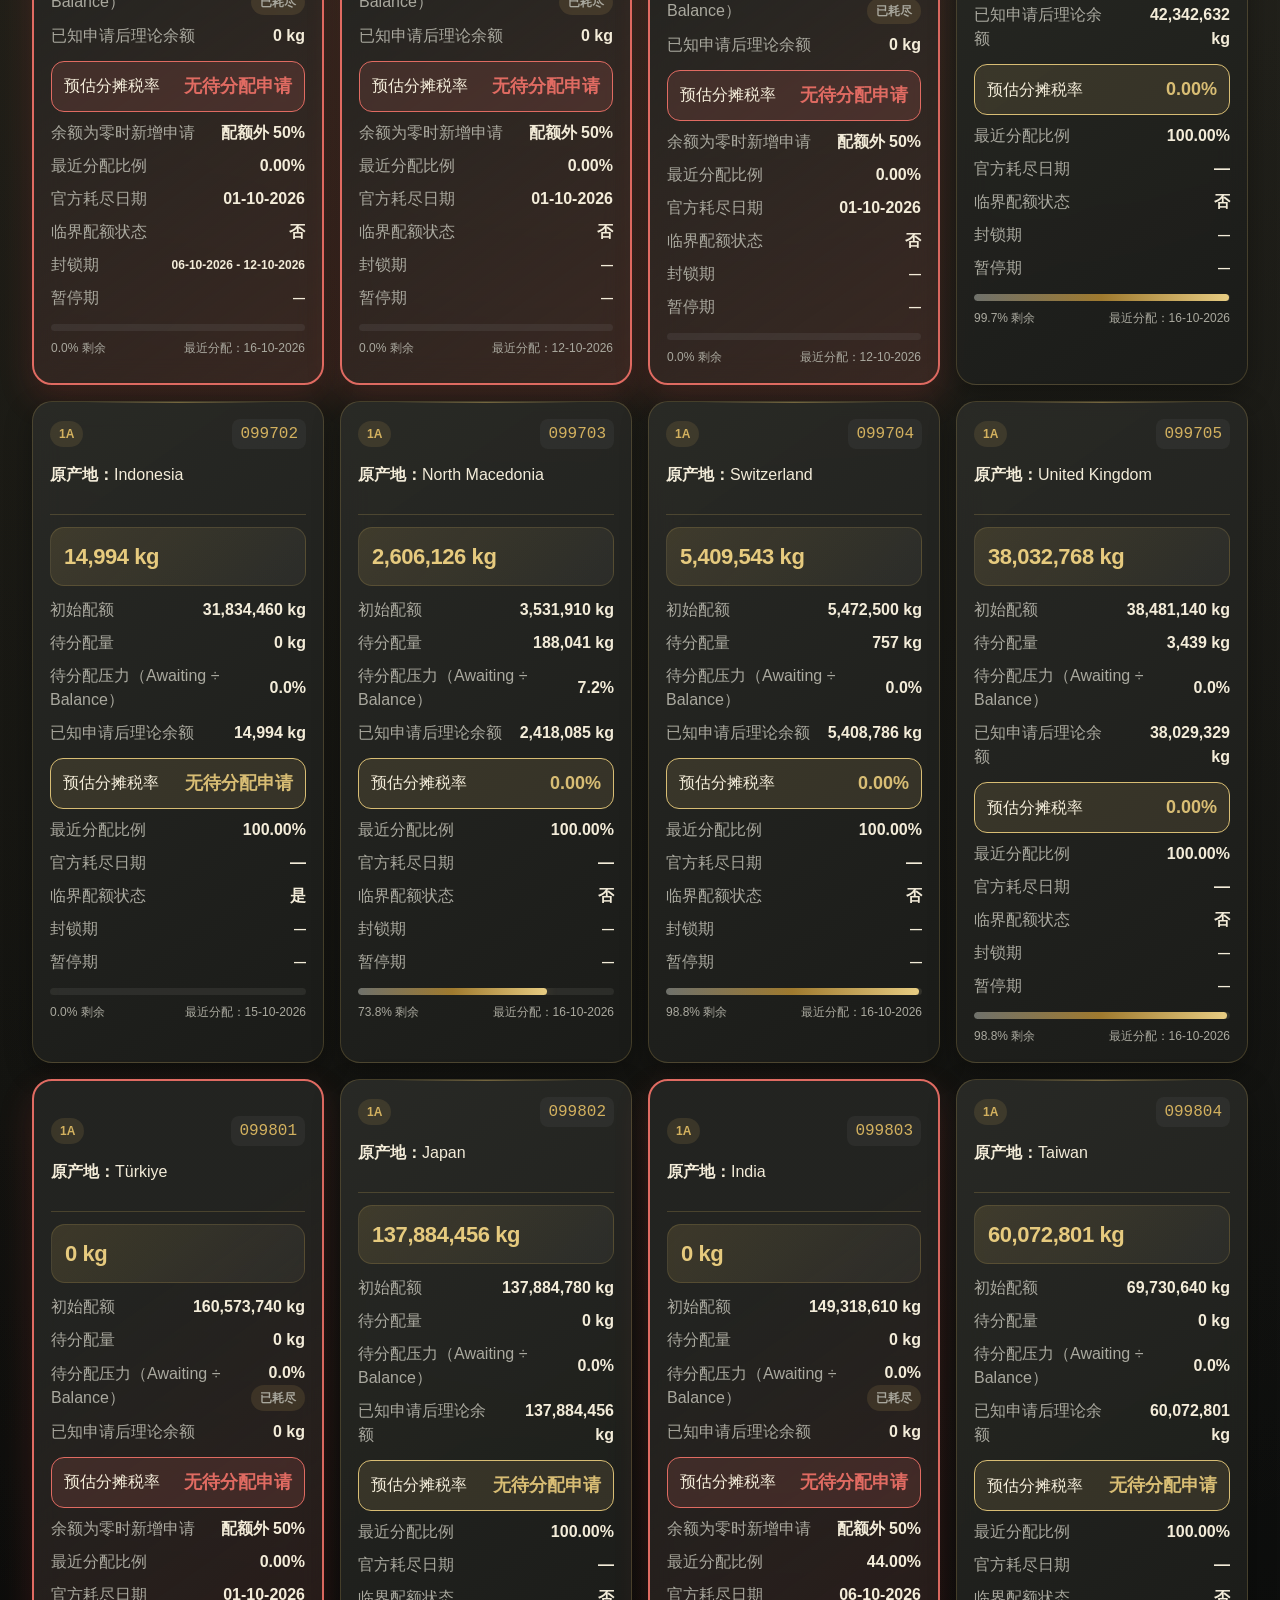
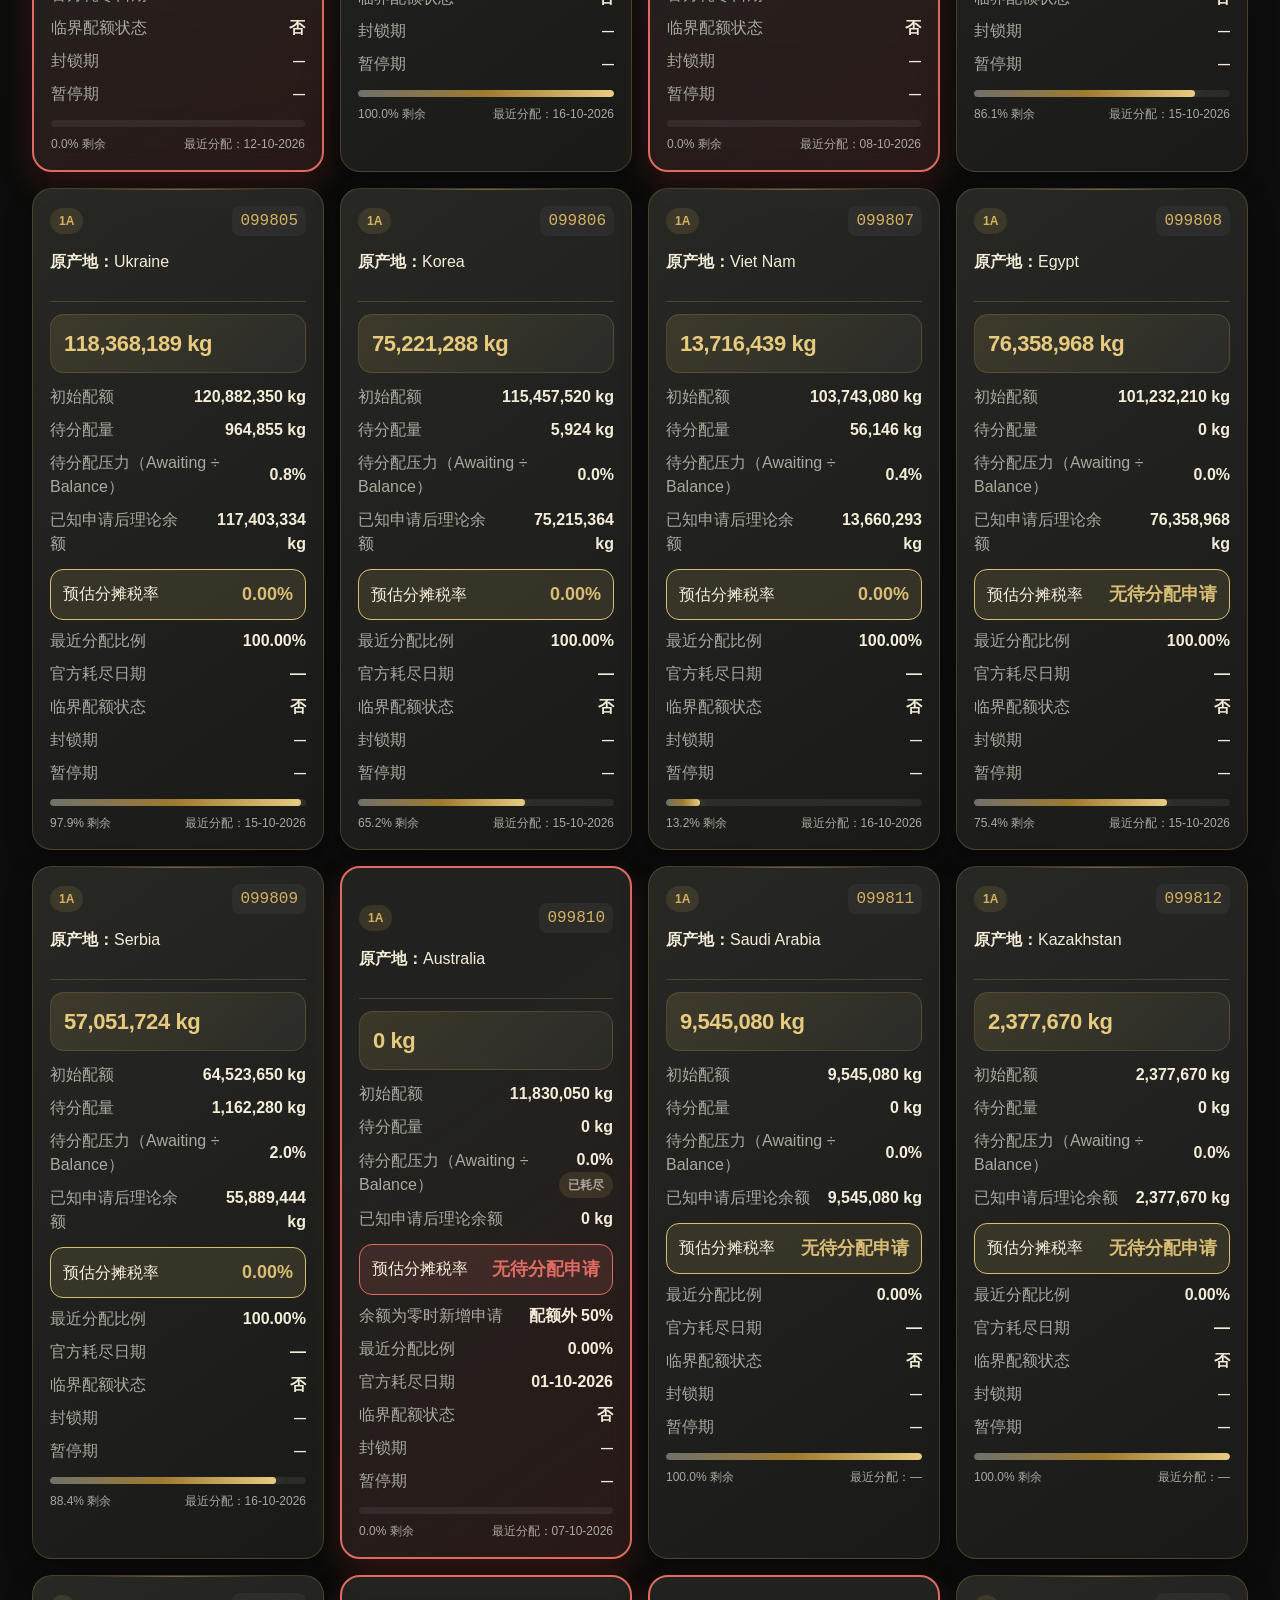
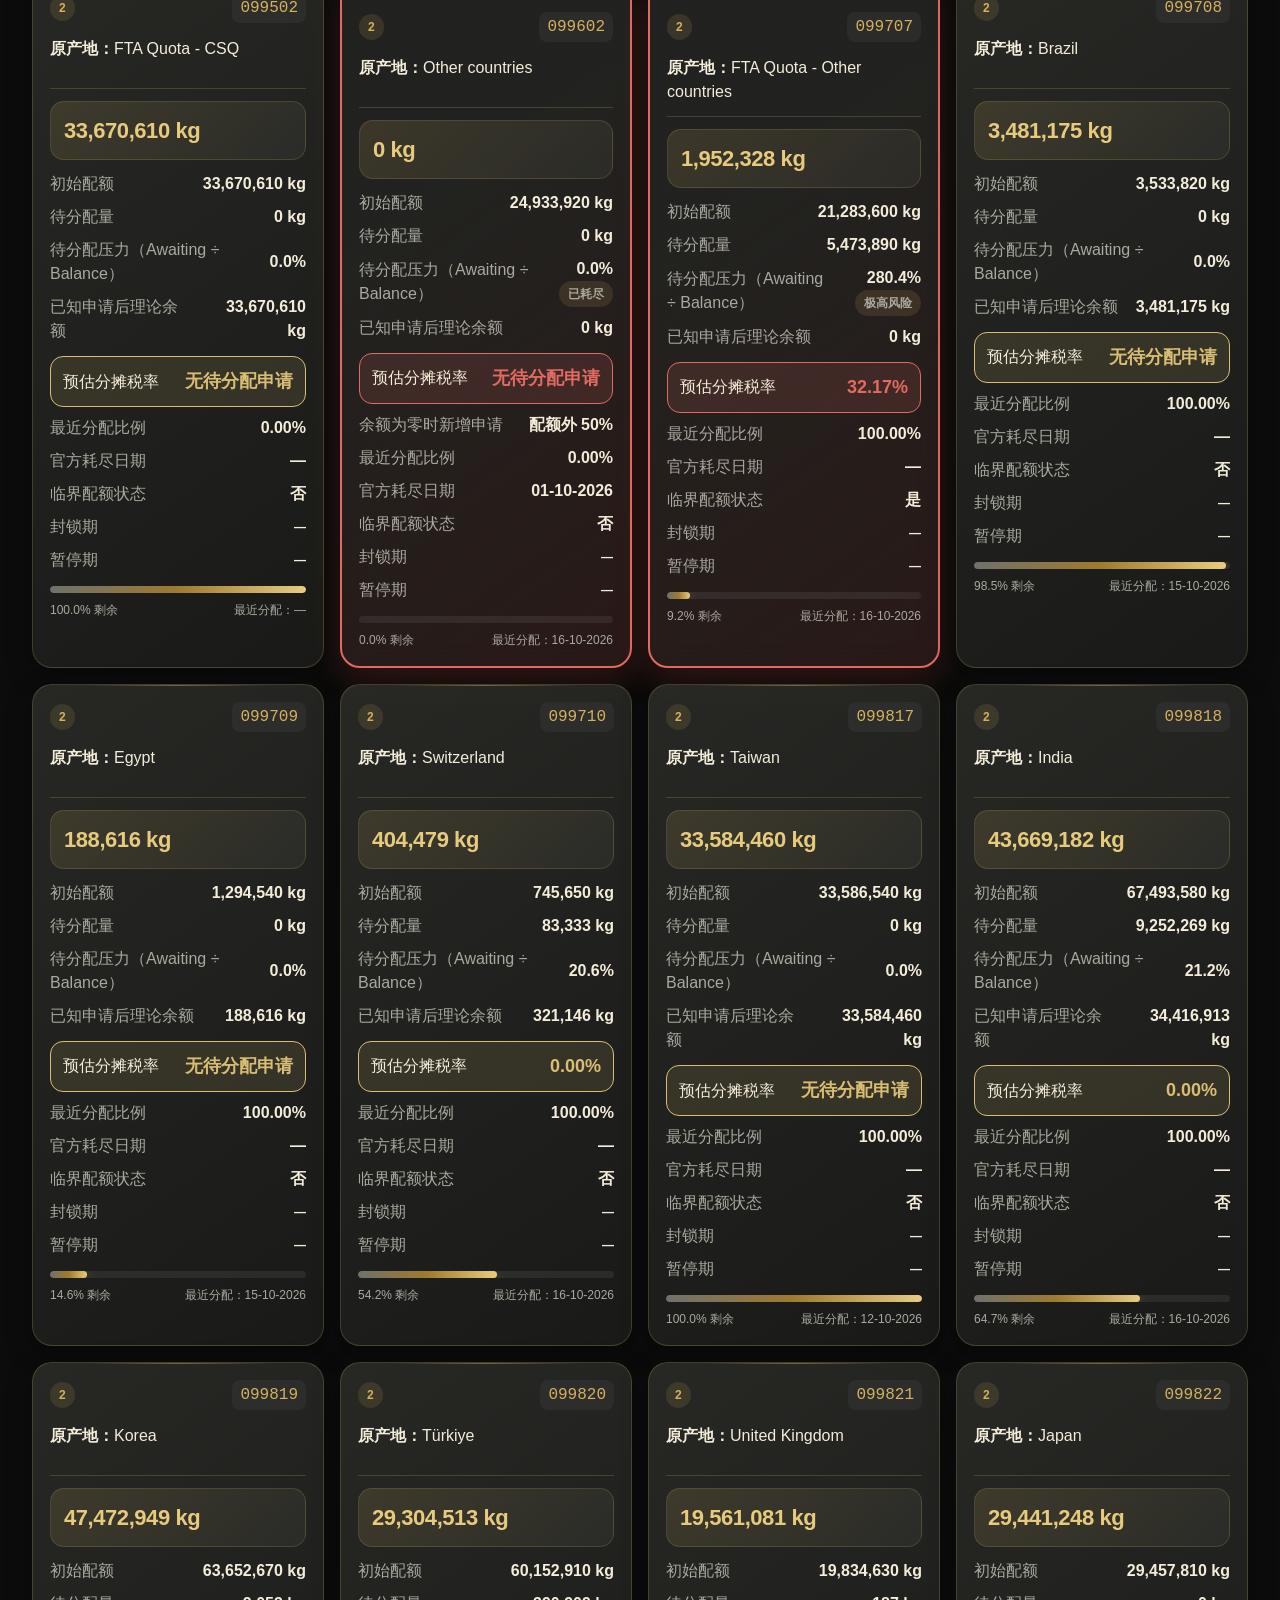
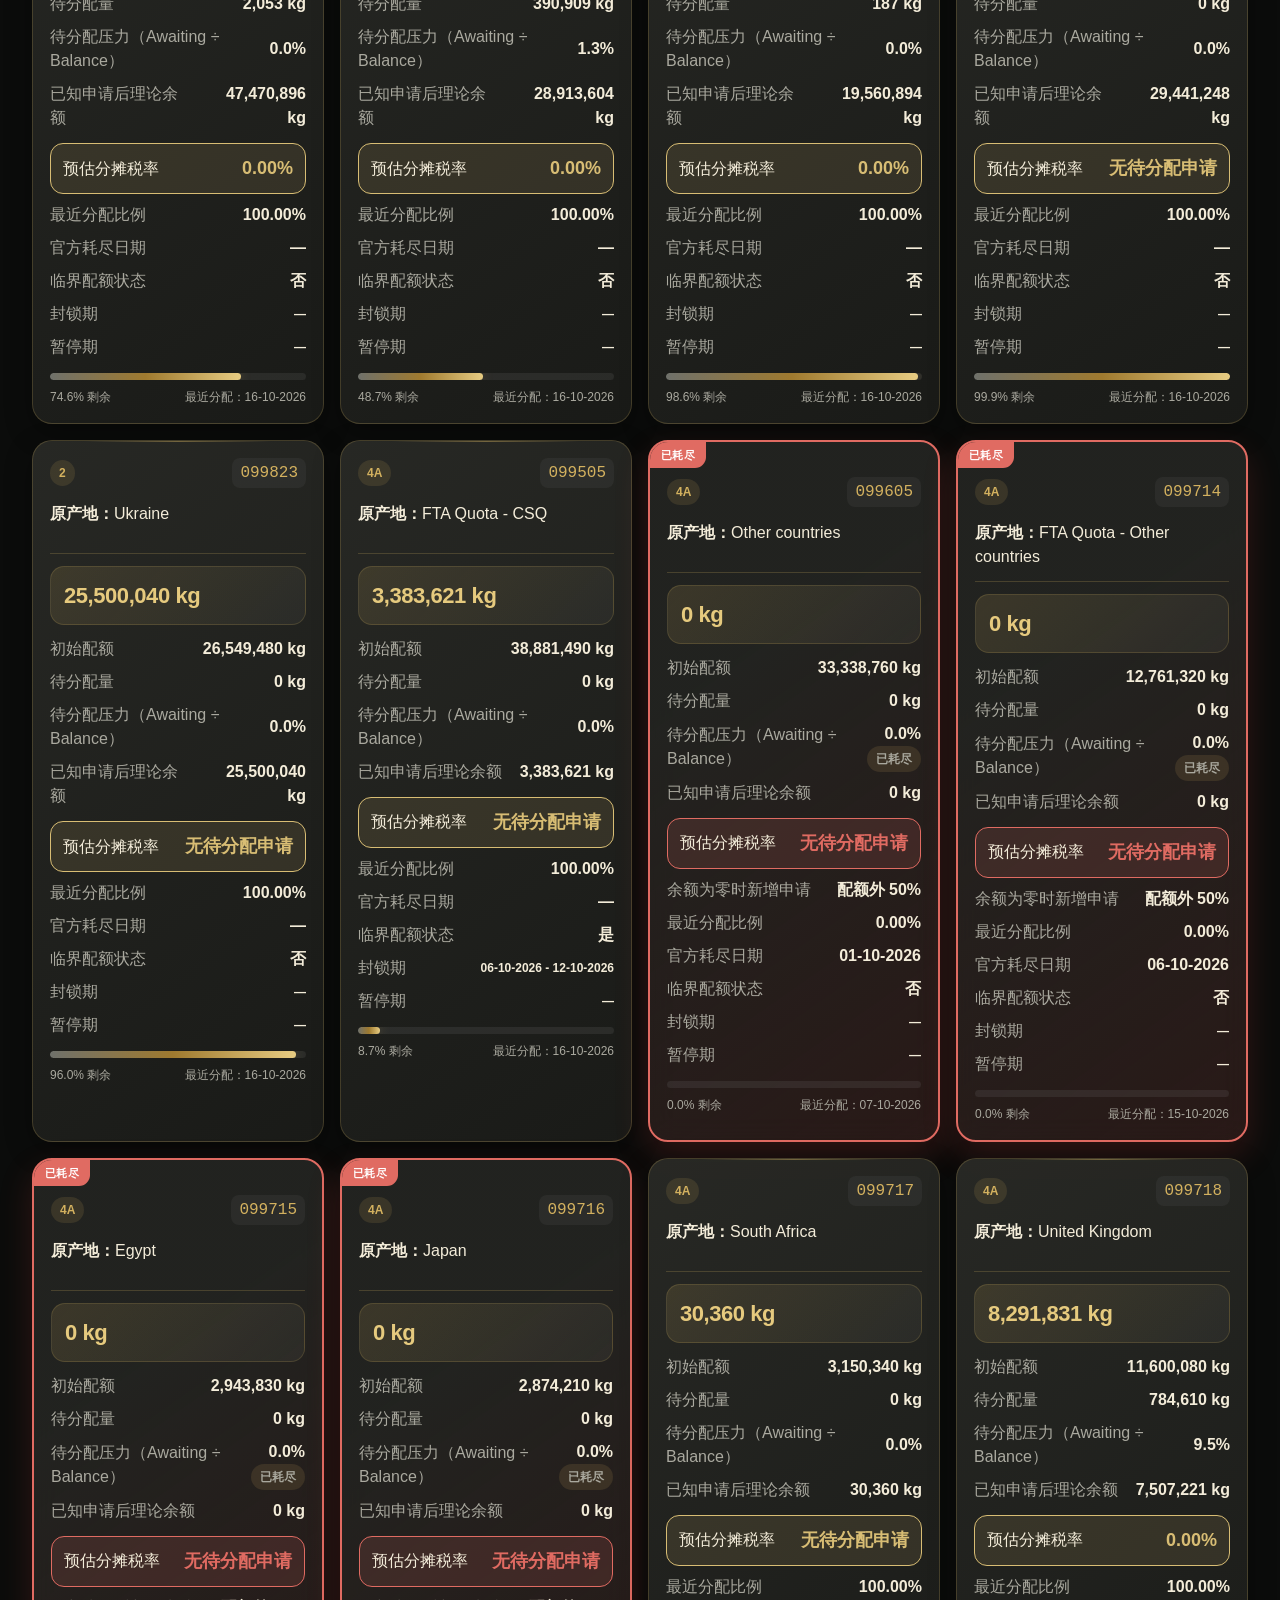
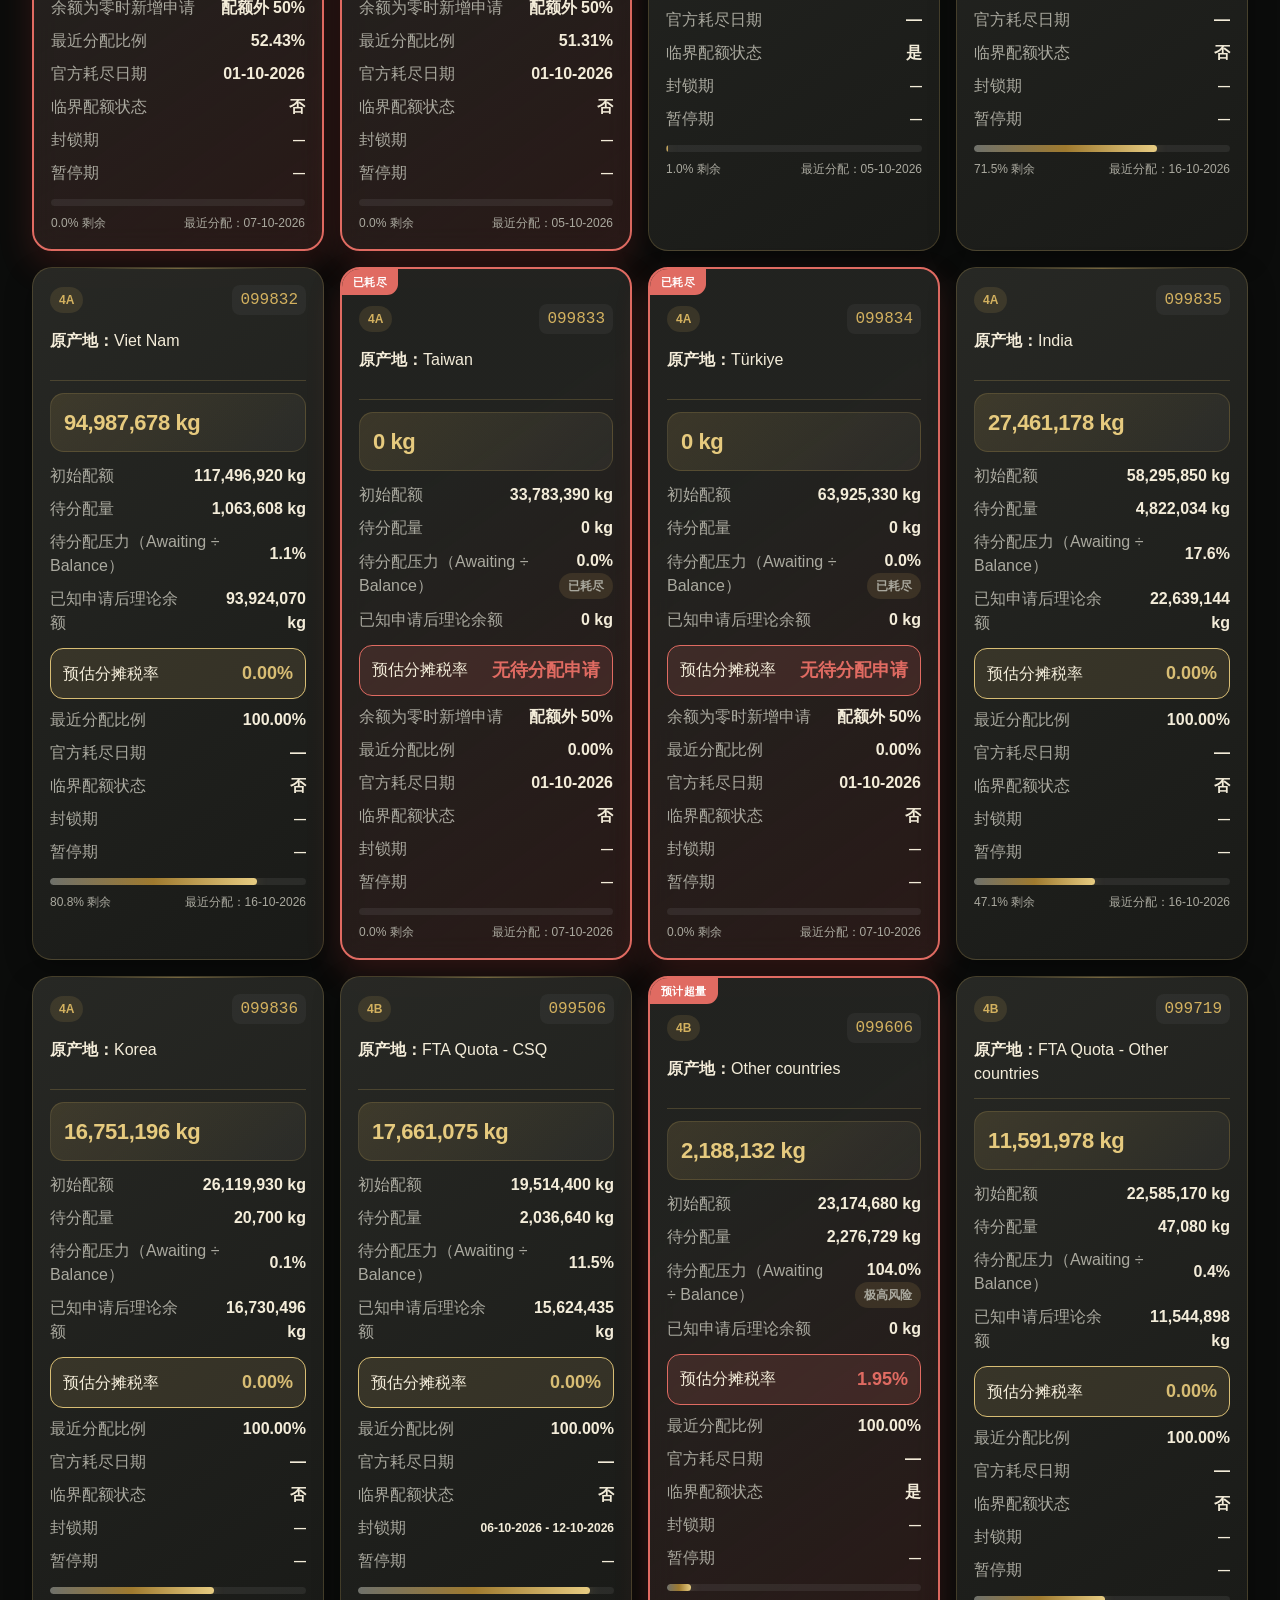
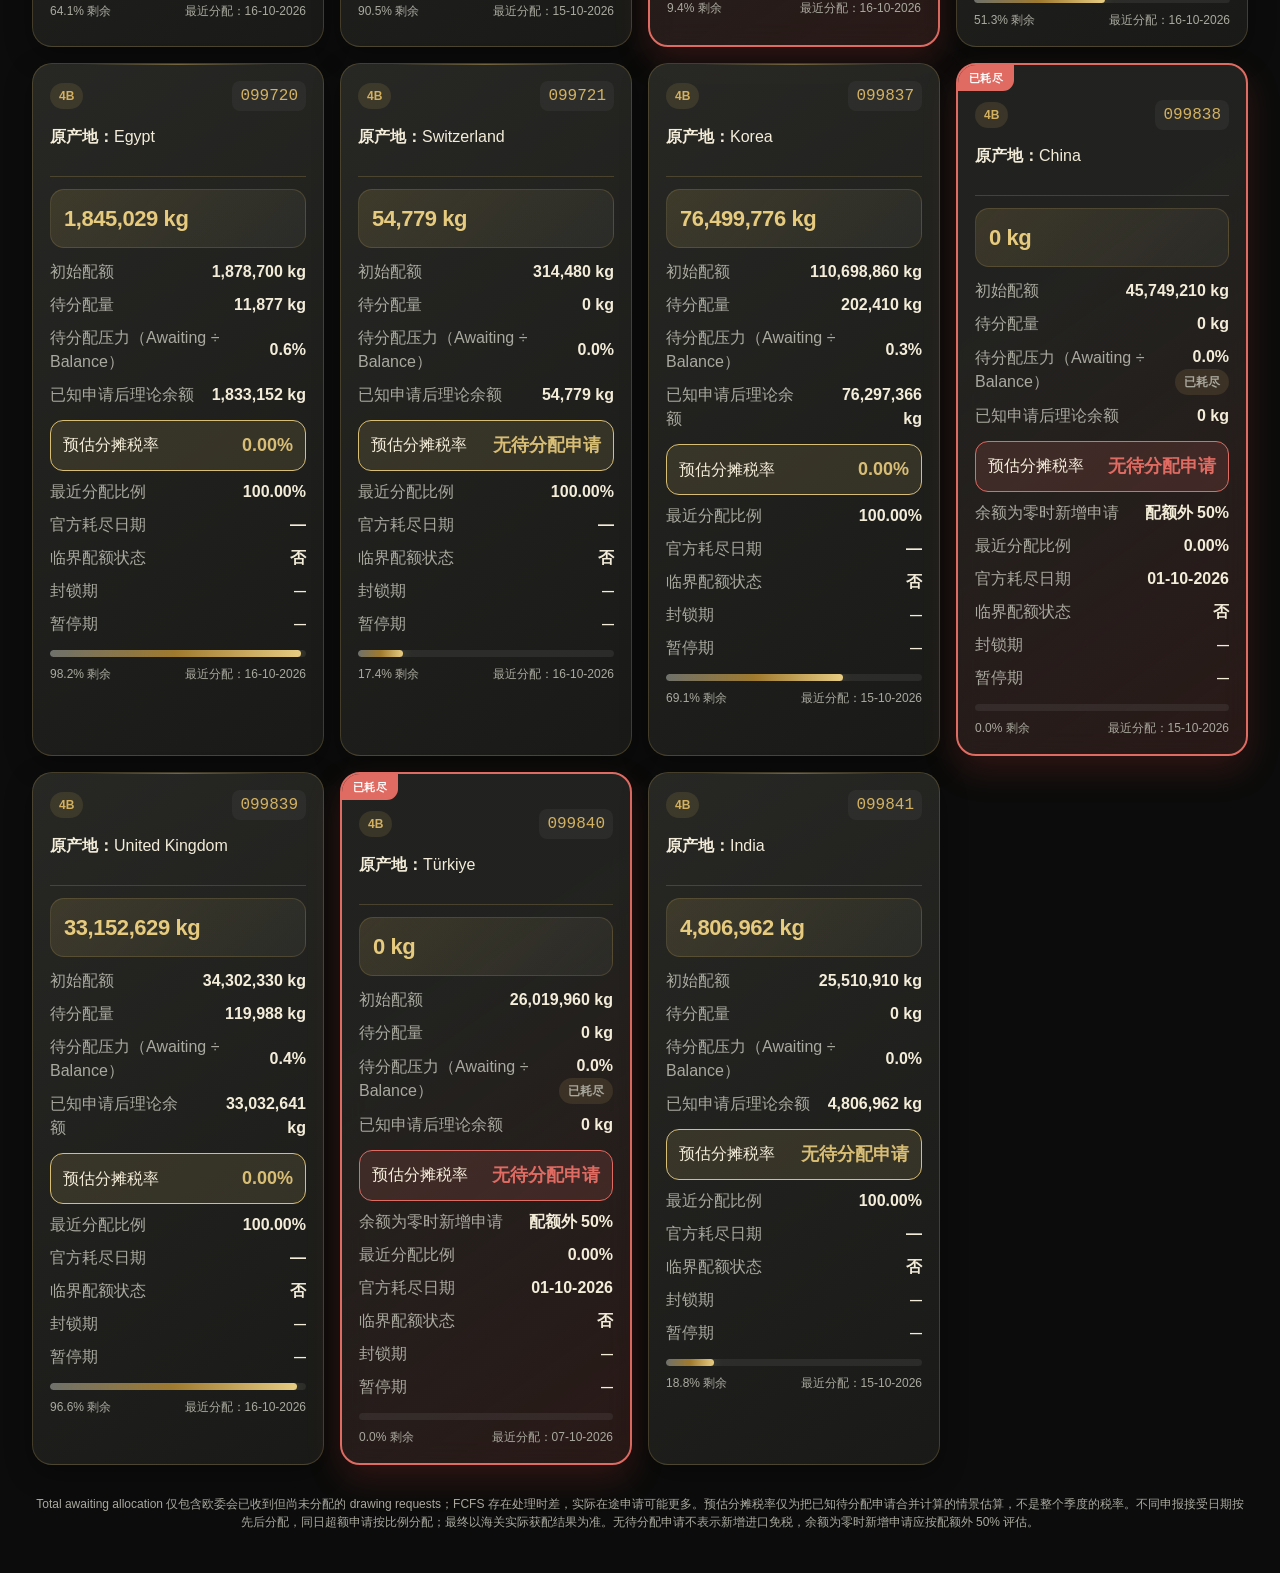
==== commit a970959f: "fix: label exhausted EU quota cards accurately" ====
--- a/index.html
+++ b/index.html
@@ -289,6 +289,7 @@
       font-weight: 800;
       letter-spacing: 0.04em;
     }
+    .quota-card.high.exhausted::before { content: "已耗尽"; }
     .quota-card.high .card-head { padding-top: 18px; }
     .quota-card.high .tariff { border-color: var(--danger); background: var(--danger-soft); }
     .quota-card.high .tariff strong { color: var(--danger); }
@@ -602,7 +603,7 @@
         const futureLabel = row.not_yet_effective ? '<span class="badge">尚未生效</span>' : "";
         const detailHref = row.detail_url || row.url || "#";
         return `
-          <article class="quota-card ${risk} ${stale}">
+          <article class="quota-card ${risk} ${exhausted ? "exhausted" : ""} ${stale}">
             <div class="card-head">
               <span><span class="badge">${escapeHtml(row.category)}</span> ${futureLabel}</span>
               <a class="code-link" href="${escapeHtml(detailHref)}" target="_blank" rel="noopener noreferrer">${escapeHtml(row.code)}</a>
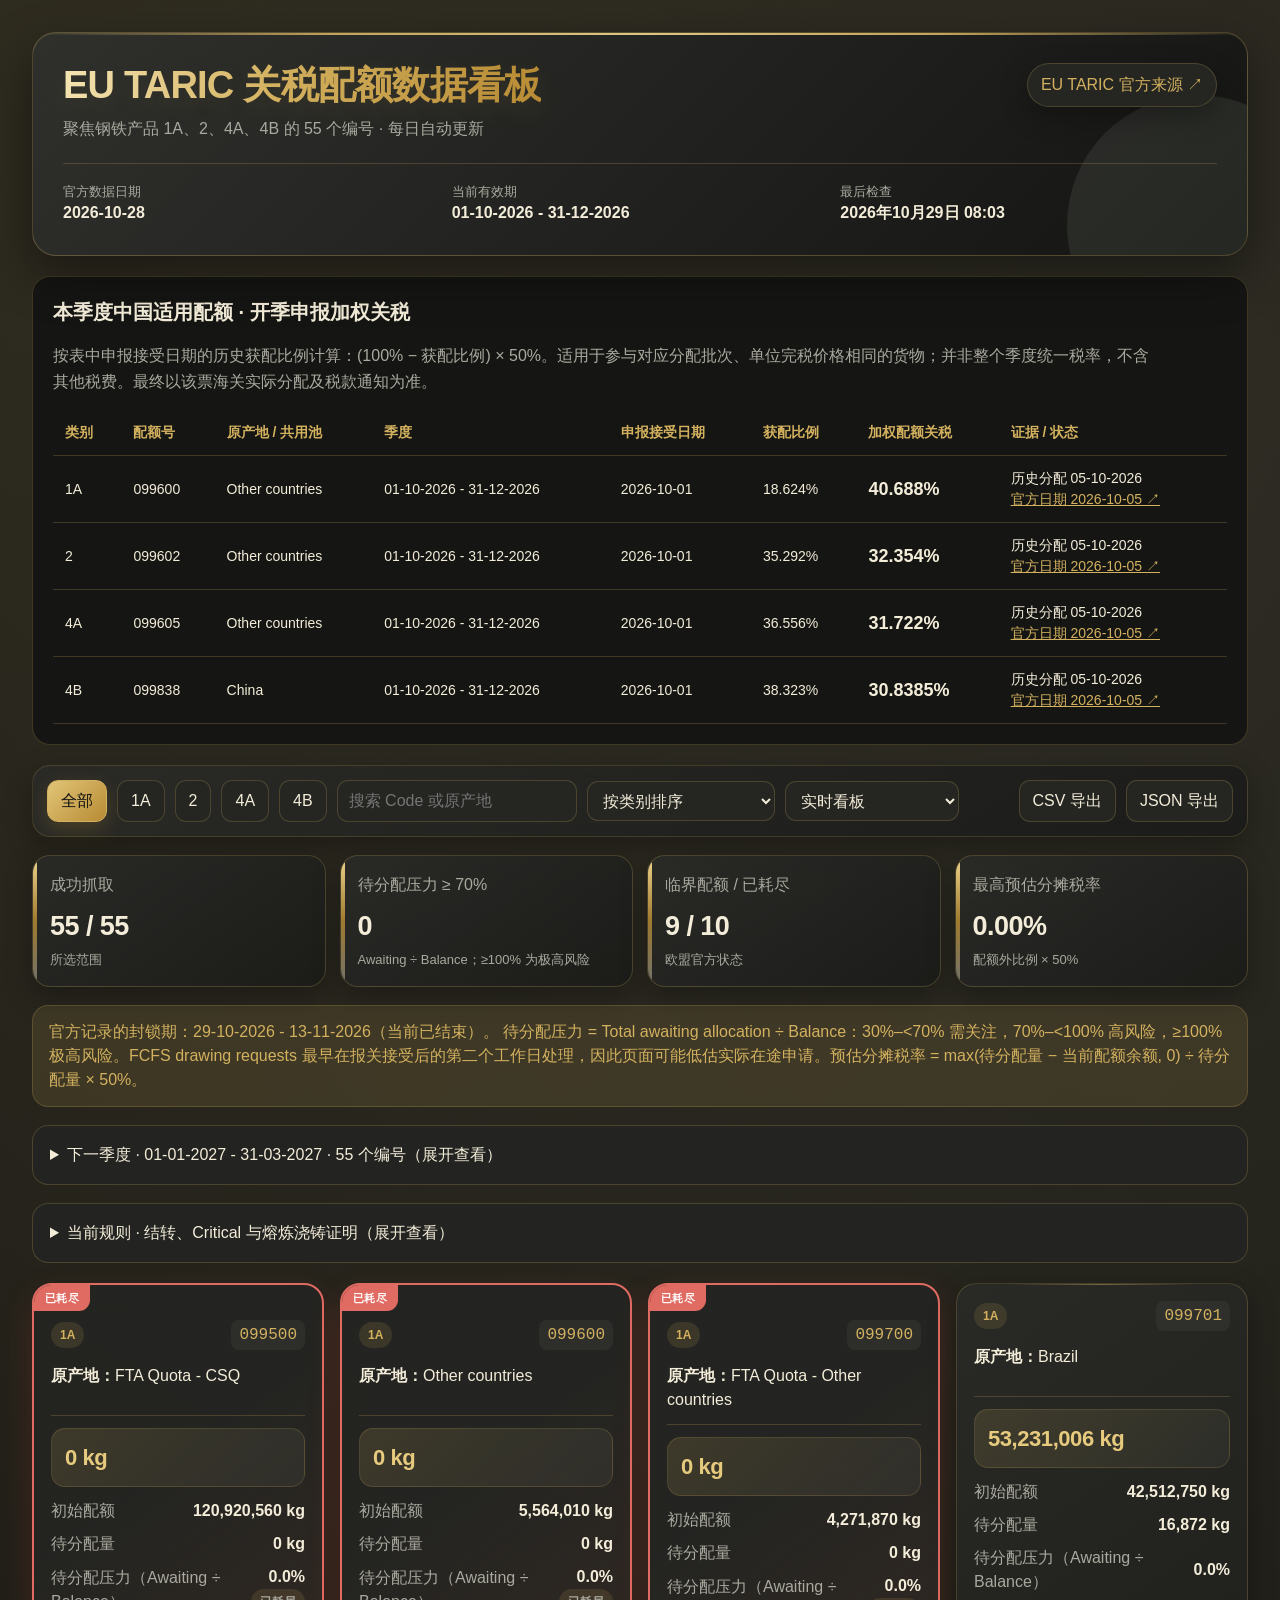
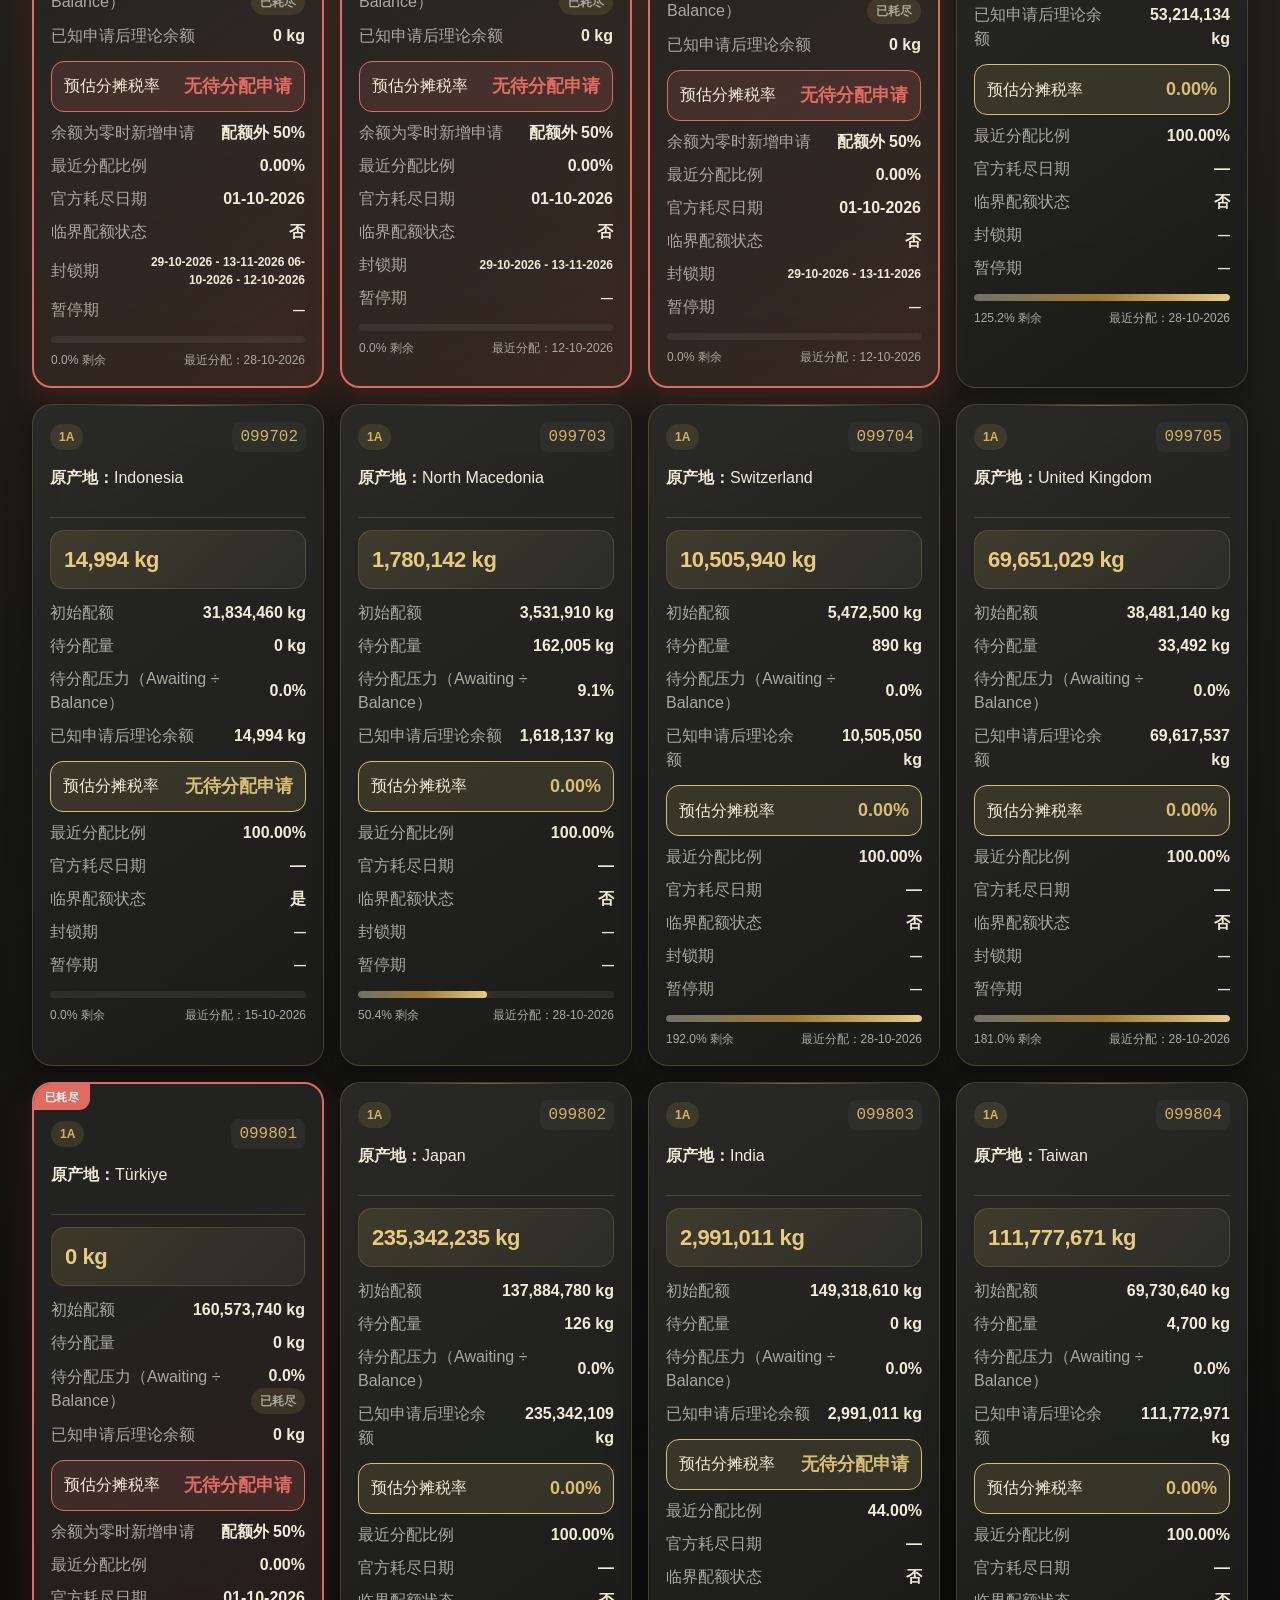
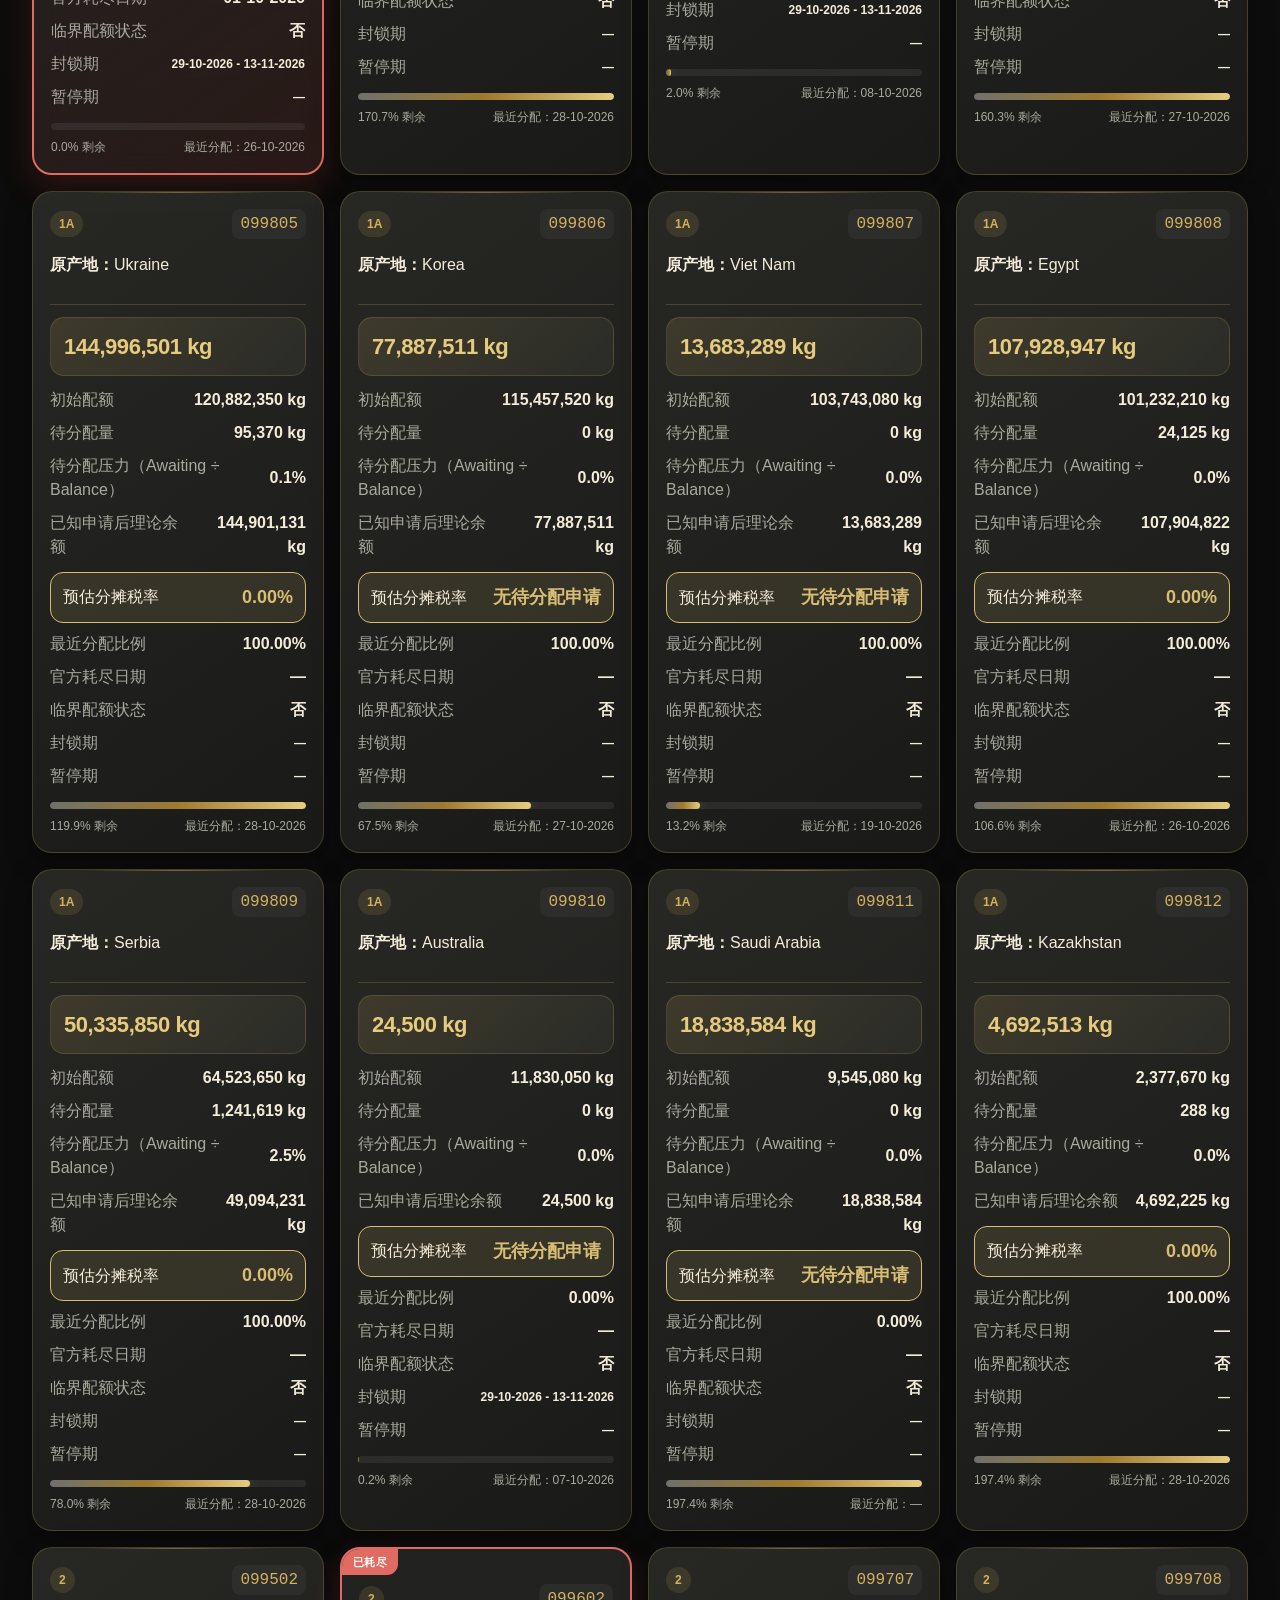
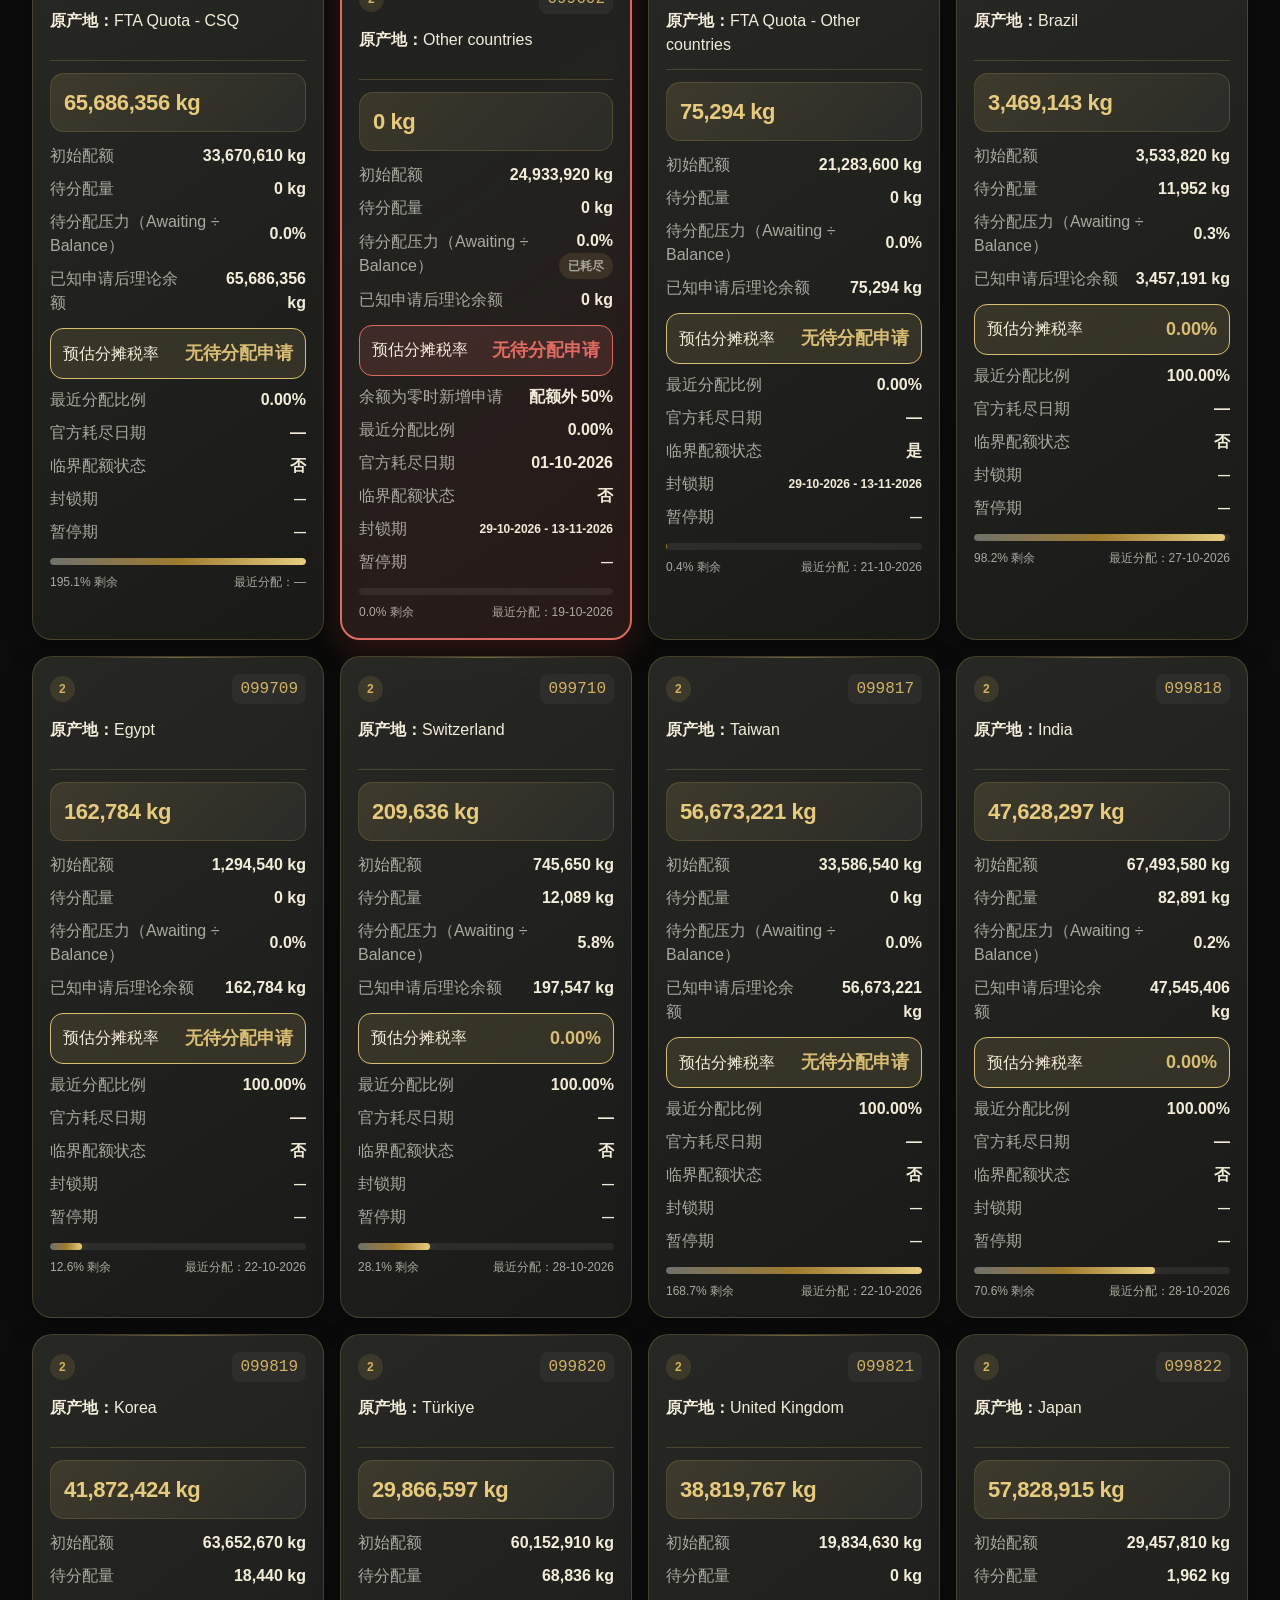
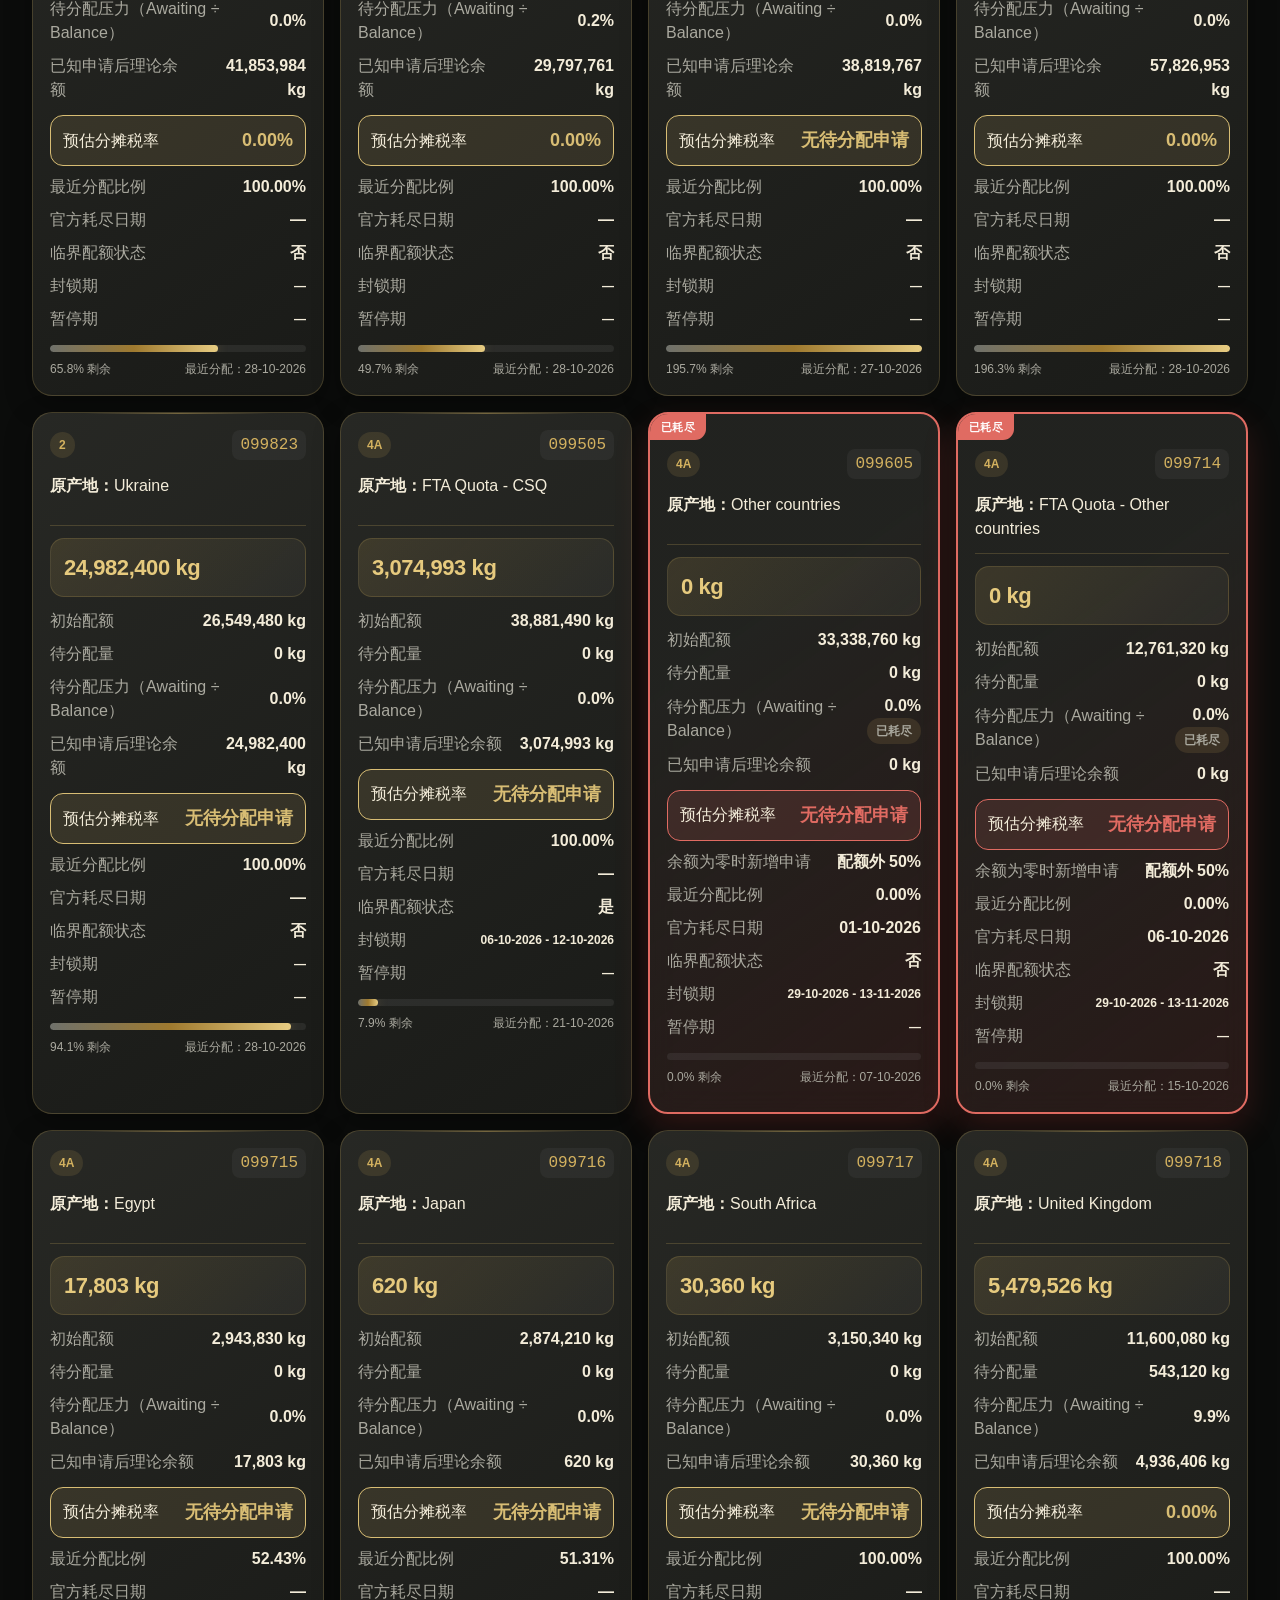
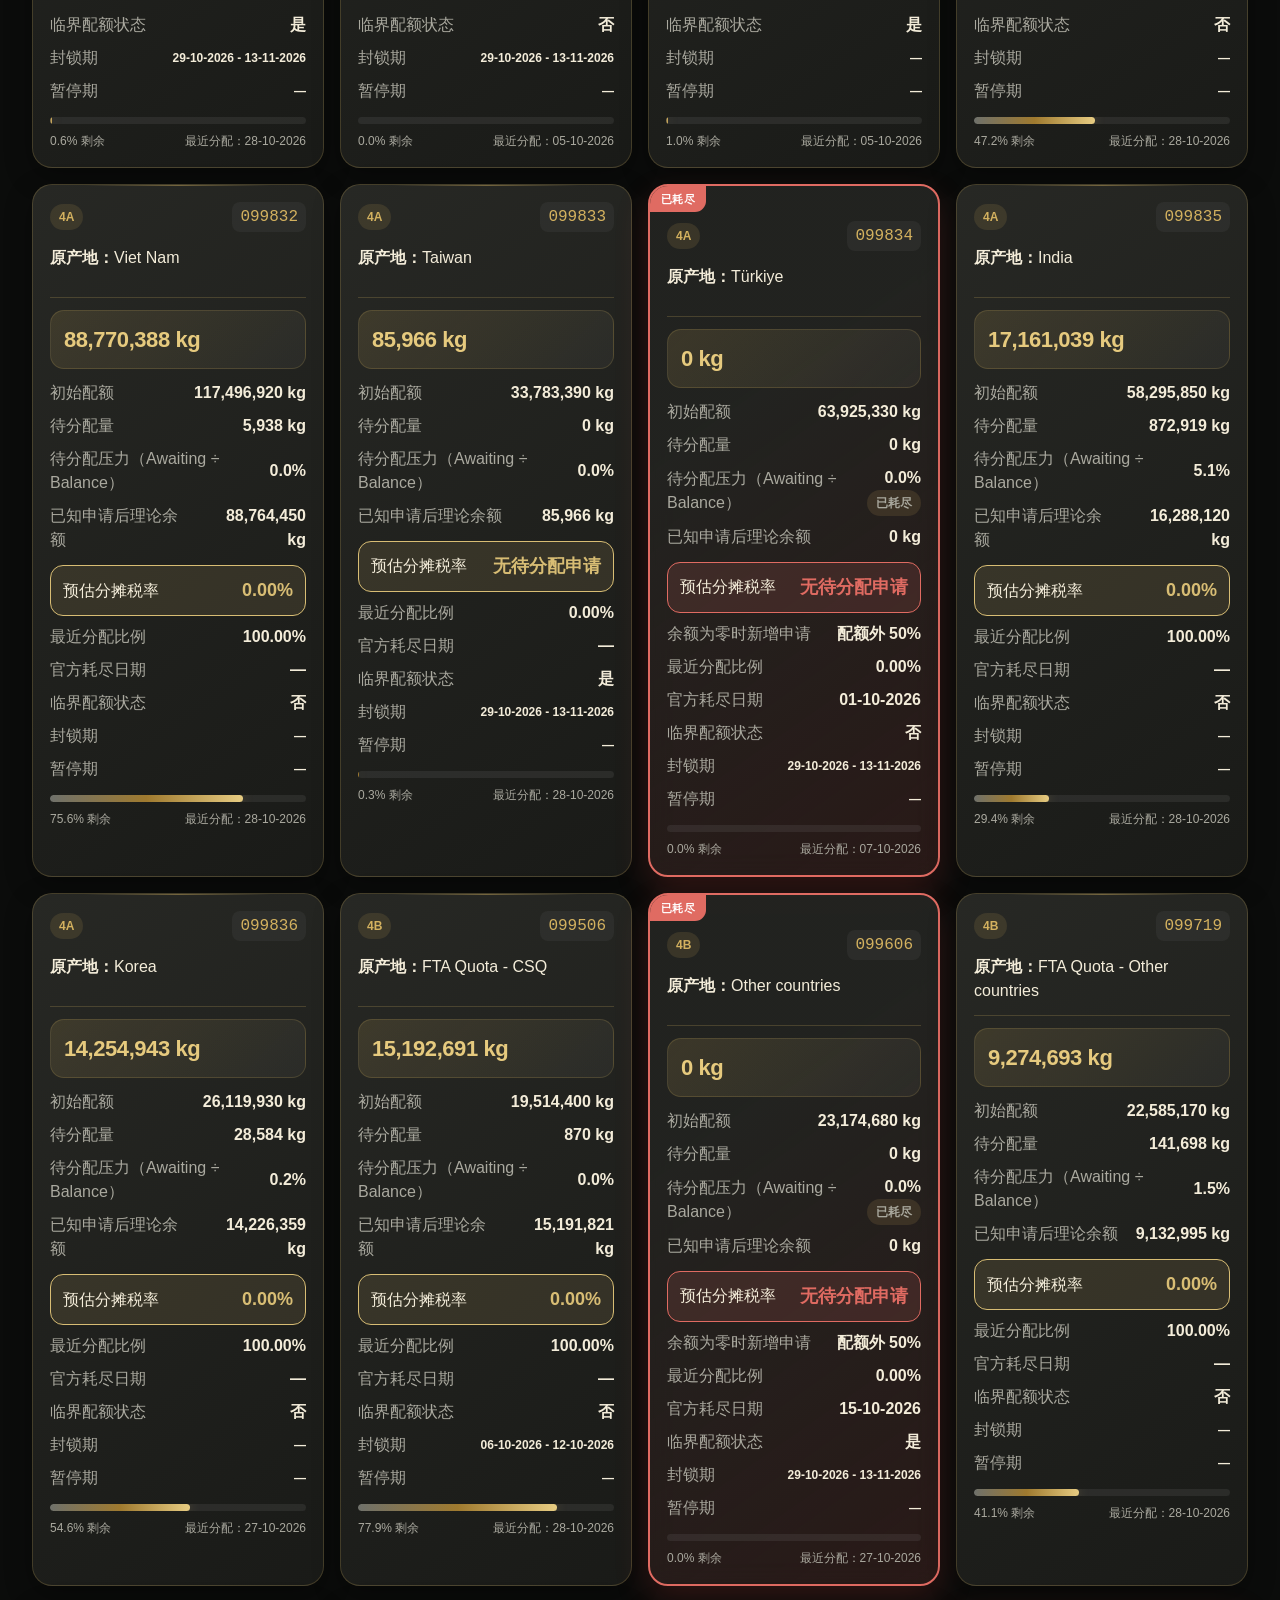
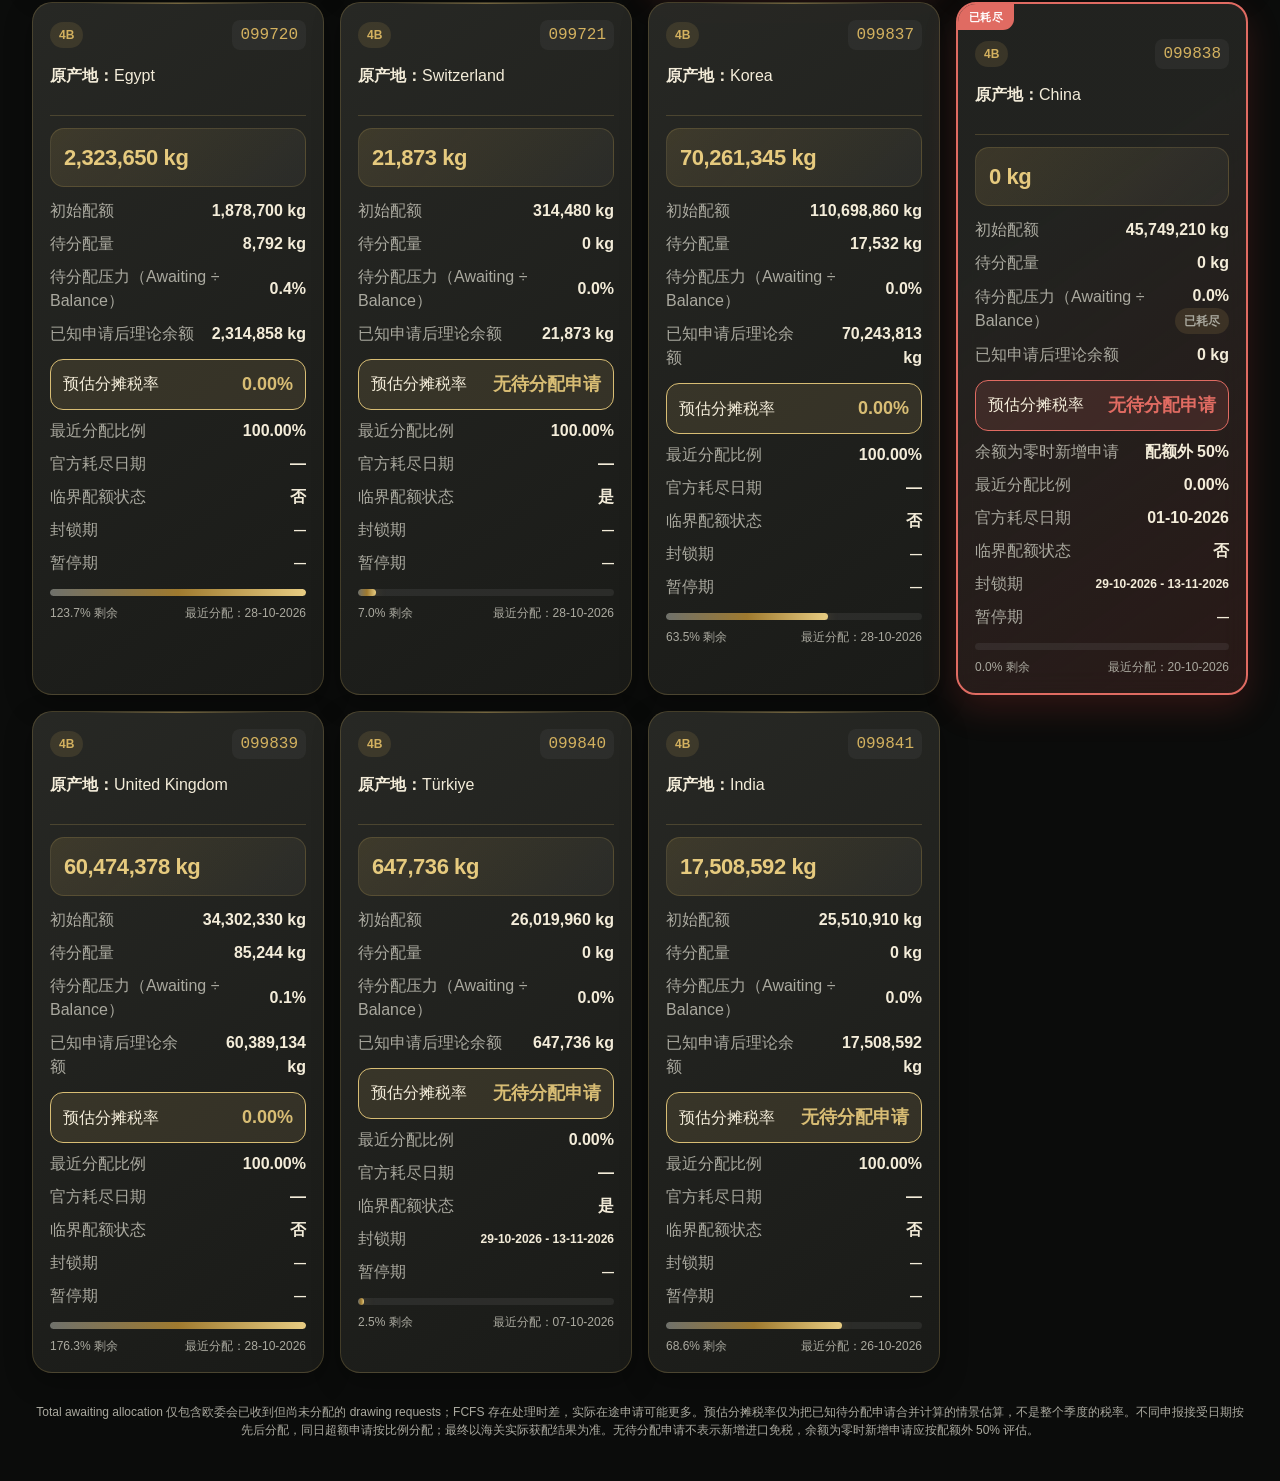
==== commit 2f3e7ad1: "fix: show only active quota blocking periods" ====
--- a/index.html
+++ b/index.html
@@ -568,11 +568,14 @@
       preview.hidden = !future.length;
       if (future.length) preview.innerHTML = `<details><summary>下一季度 · ${escapeHtml(meta.next_period || "官方预告")} · ${future.length} 个编号（展开查看）</summary><p>下列初始额度来自 TARIC 未来有效期记录。当前余额与待分配量仍属于本季度；未来余额未公布时不作零余额判断。点击编号核对原文。</p><div class="preview-grid">${future.map((item) => `<div class="preview-item"><a href="${escapeHtml(item.next_period.detail_url)}" target="_blank" rel="noopener noreferrer"><strong>${escapeHtml(item.category)} · ${escapeHtml(item.code)} · ${escapeHtml(item.origin)}</strong></a><span>${escapeHtml(item.next_period.validity_period)}</span><span>初始额度：${number.format(item.next_period.initial_amount_kg)} kg</span><span>余额：${item.next_period.balance_kg == null ? "尚未公布" : number.format(item.next_period.balance_kg) + " kg"}</span></div>`).join("")}</div></details>`;
 
-      const activeBlocking = rows.filter((row) => periodContainsToday(row.blocking_period));
+      const activeBlockingPeriods = (value) => {
+        const periods = String(value || "").match(/\d{2}-\d{2}-\d{4}\s*-\s*\d{2}-\d{2}-\d{4}/g) || [];
+        return periods.filter(periodContainsToday);
+      };
+      const periods = [...new Set(rows.flatMap((row) => activeBlockingPeriods(row.blocking_period)))];
       let blocking = "";
-      if (activeBlocking.length) {
-        const periods = [...new Set(activeBlocking.map((row) => row.blocking_period).filter(Boolean))].join("；");
-        blocking = `当前仍处于官方封锁期（${periods}），实际分配尚未完成。`;
+      if (periods.length) {
+        blocking = `当前仍处于官方封锁期（${periods.join("；")}），实际分配尚未完成。`;
       } else if (meta.blocking_period) {
         blocking = `官方记录的封锁期：${meta.blocking_period}（当前已结束）。`;
       }
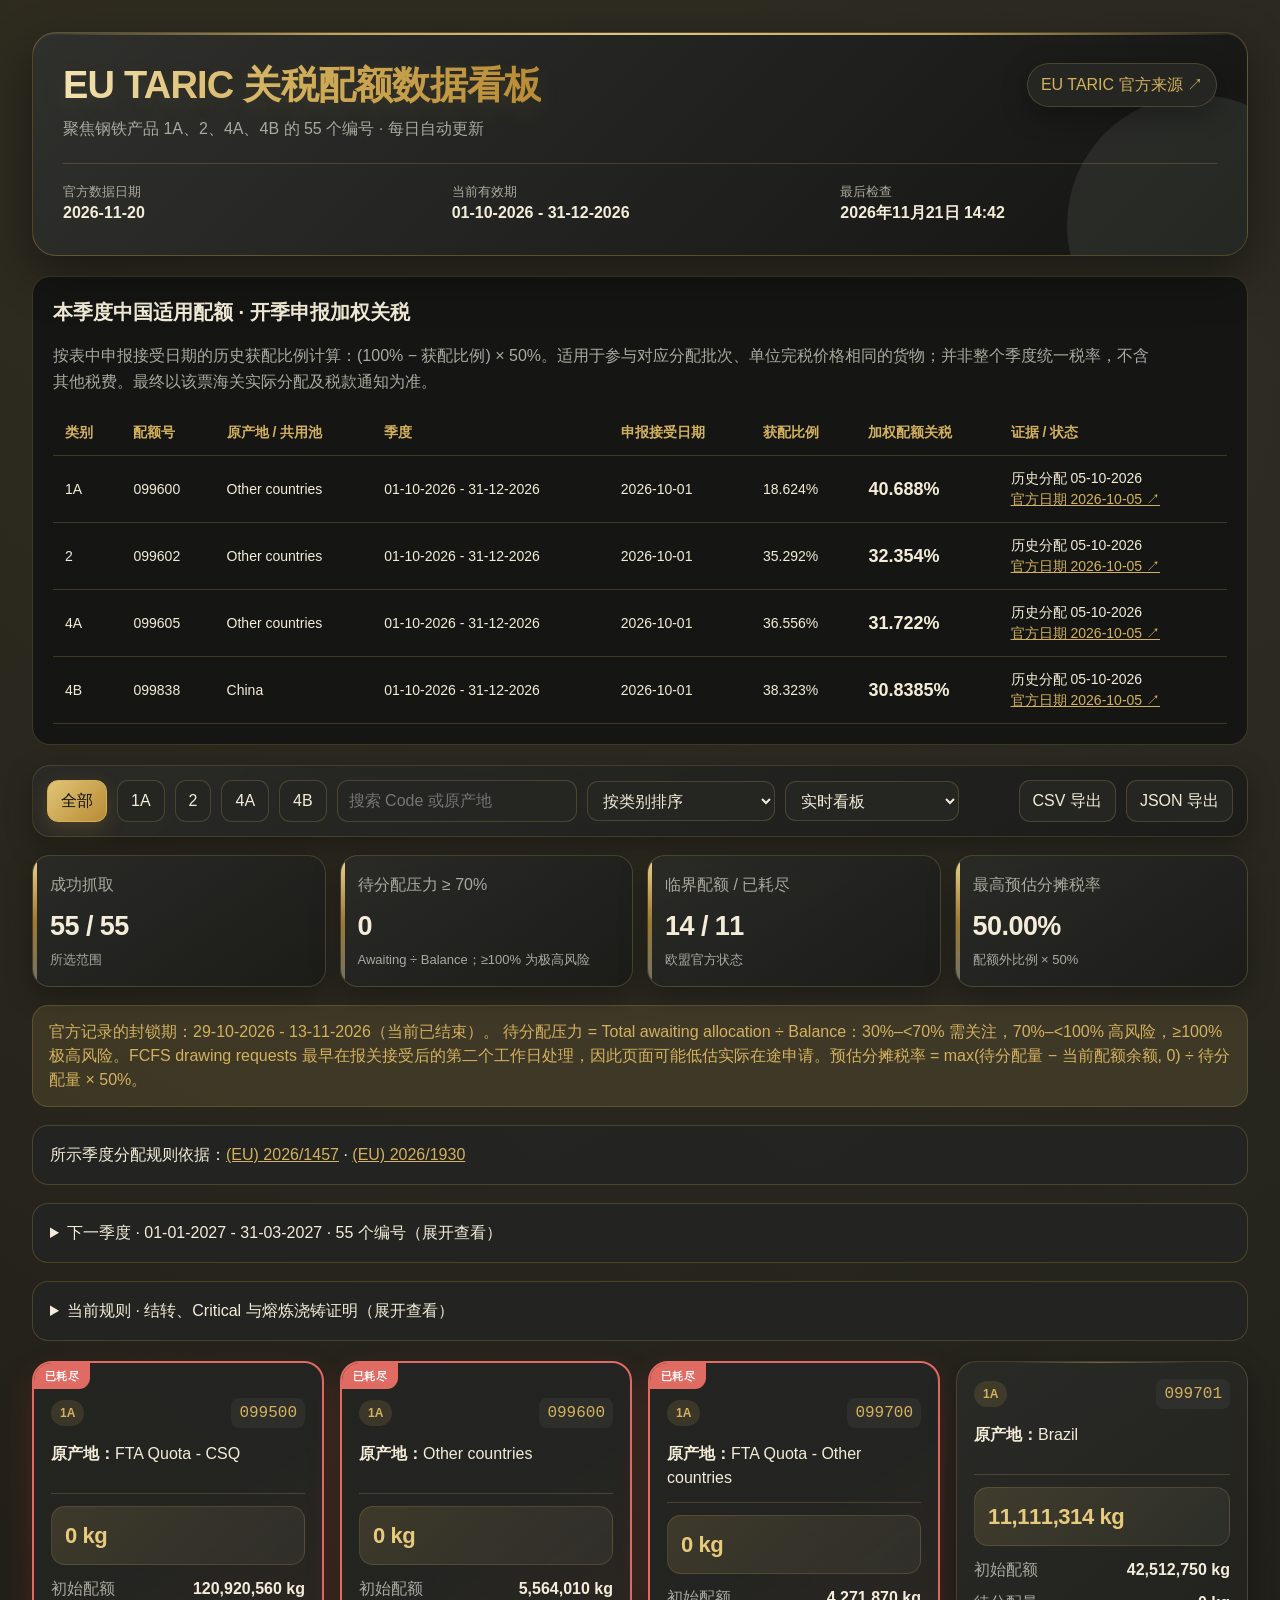
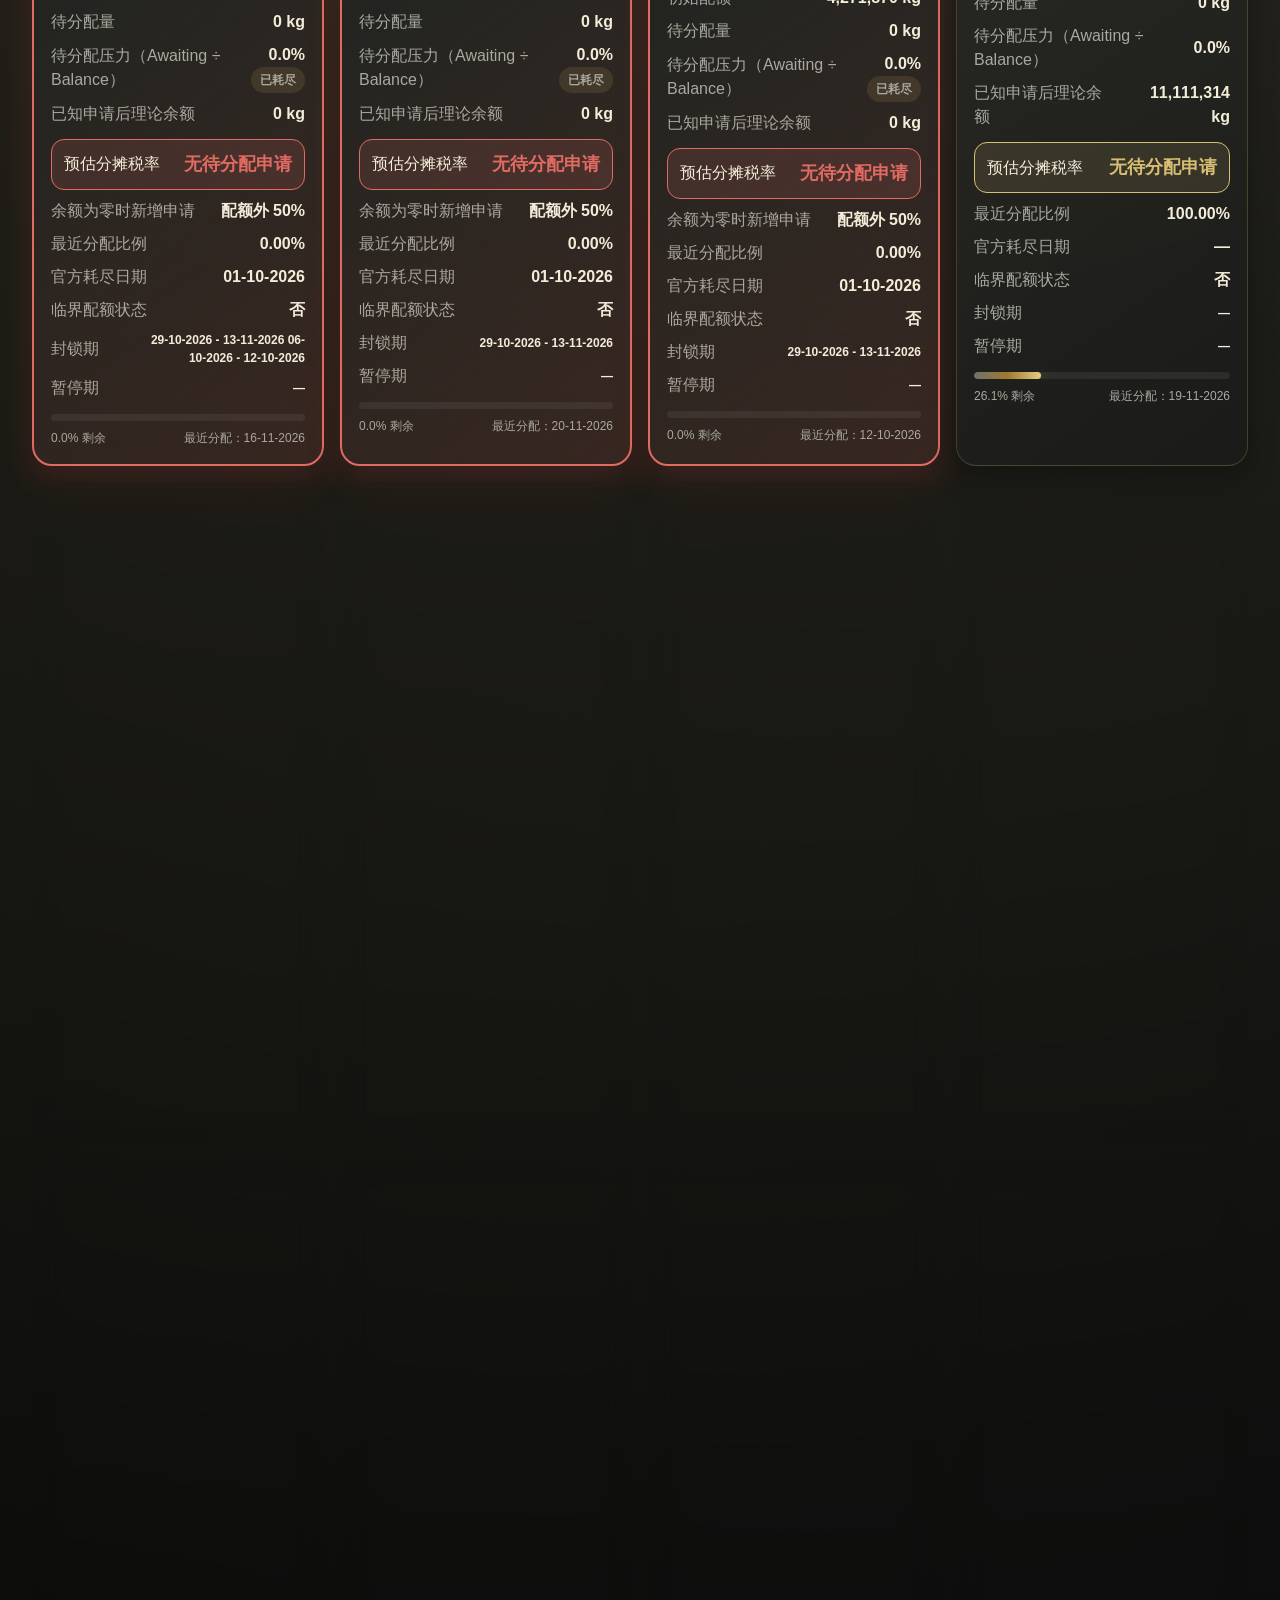
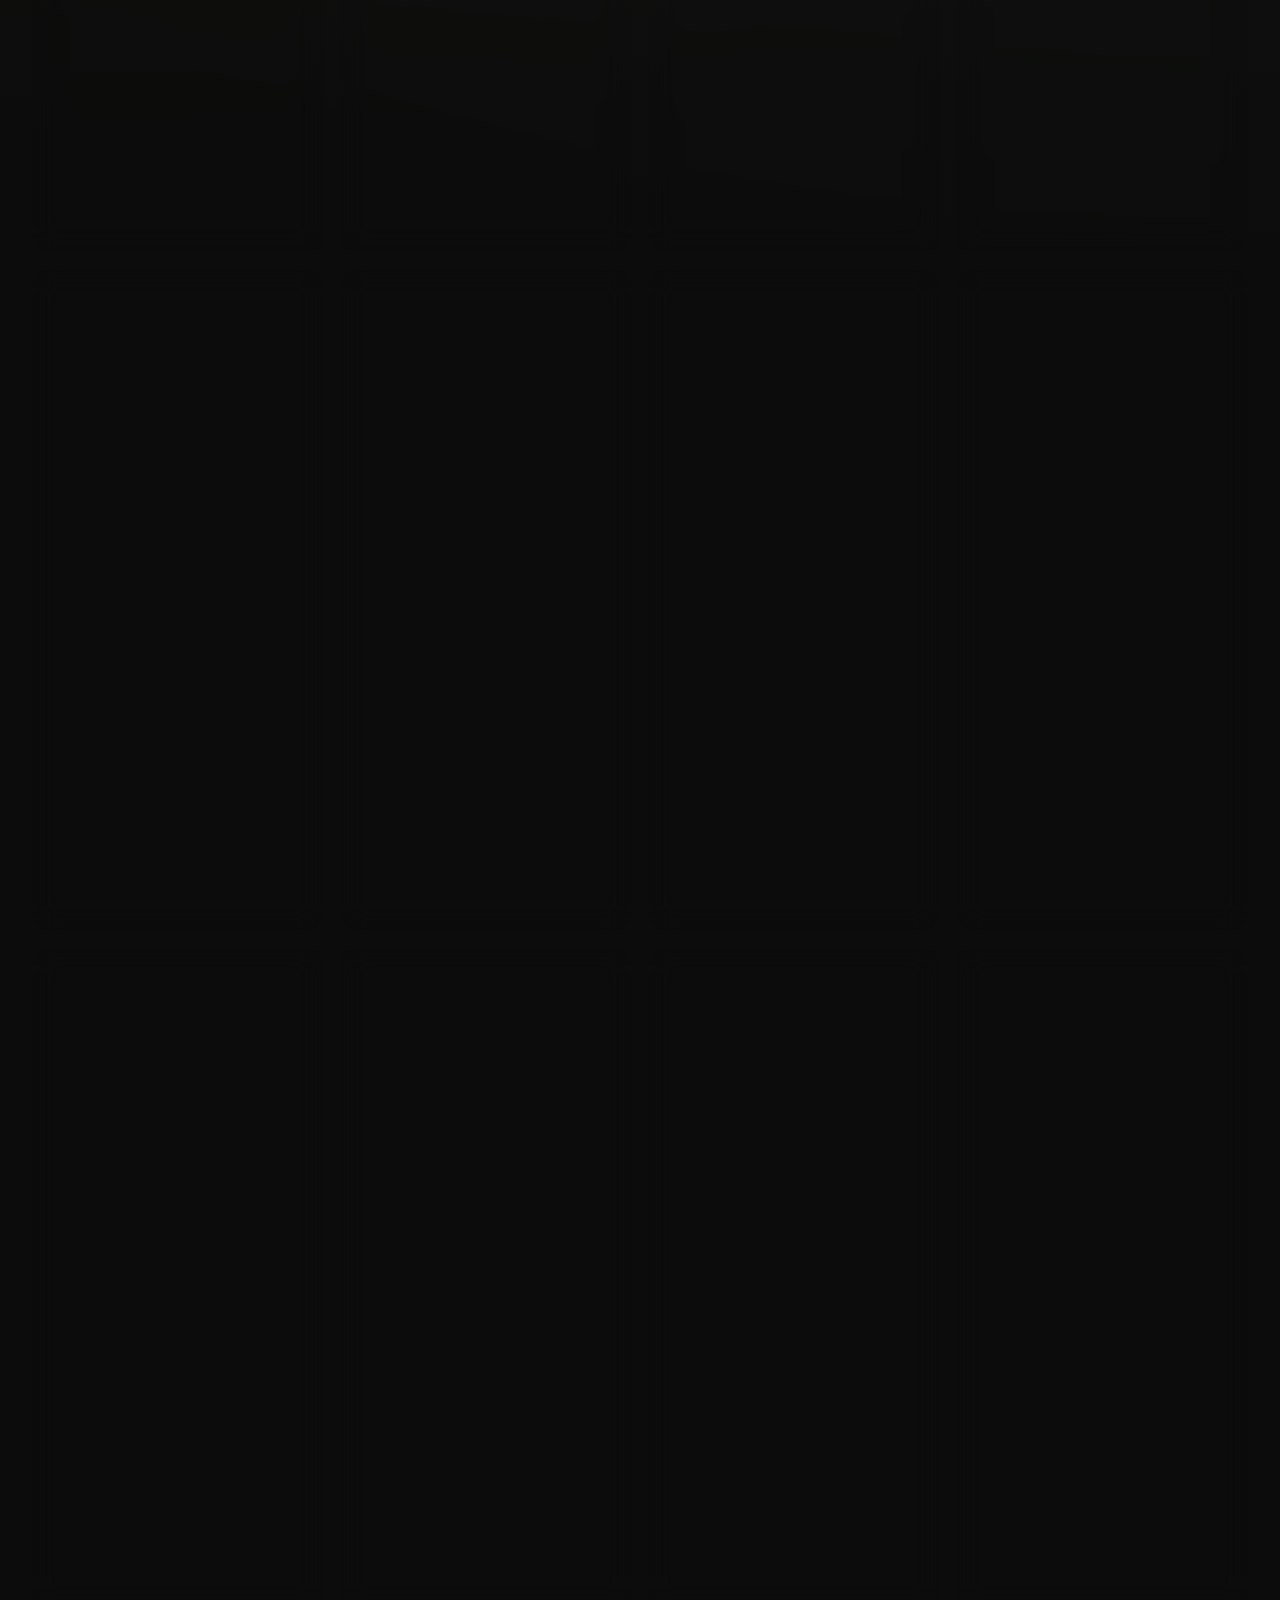
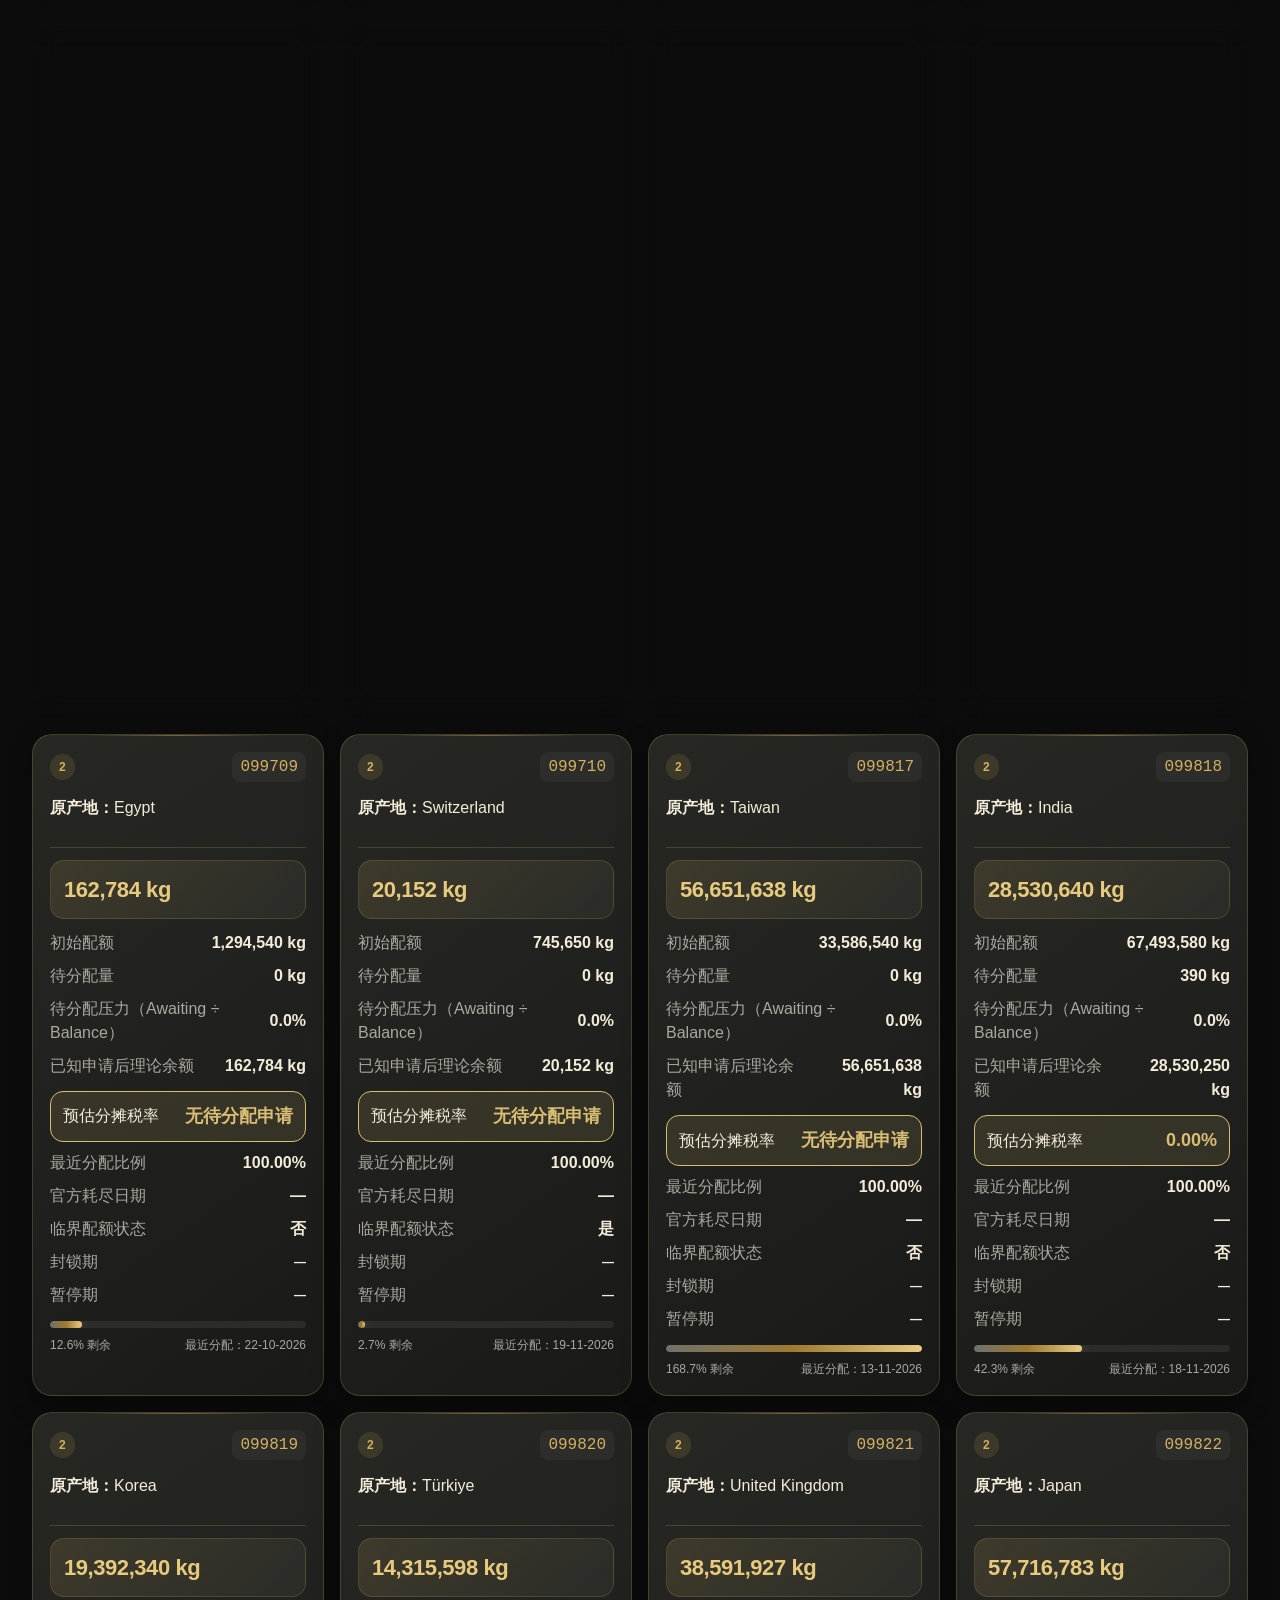
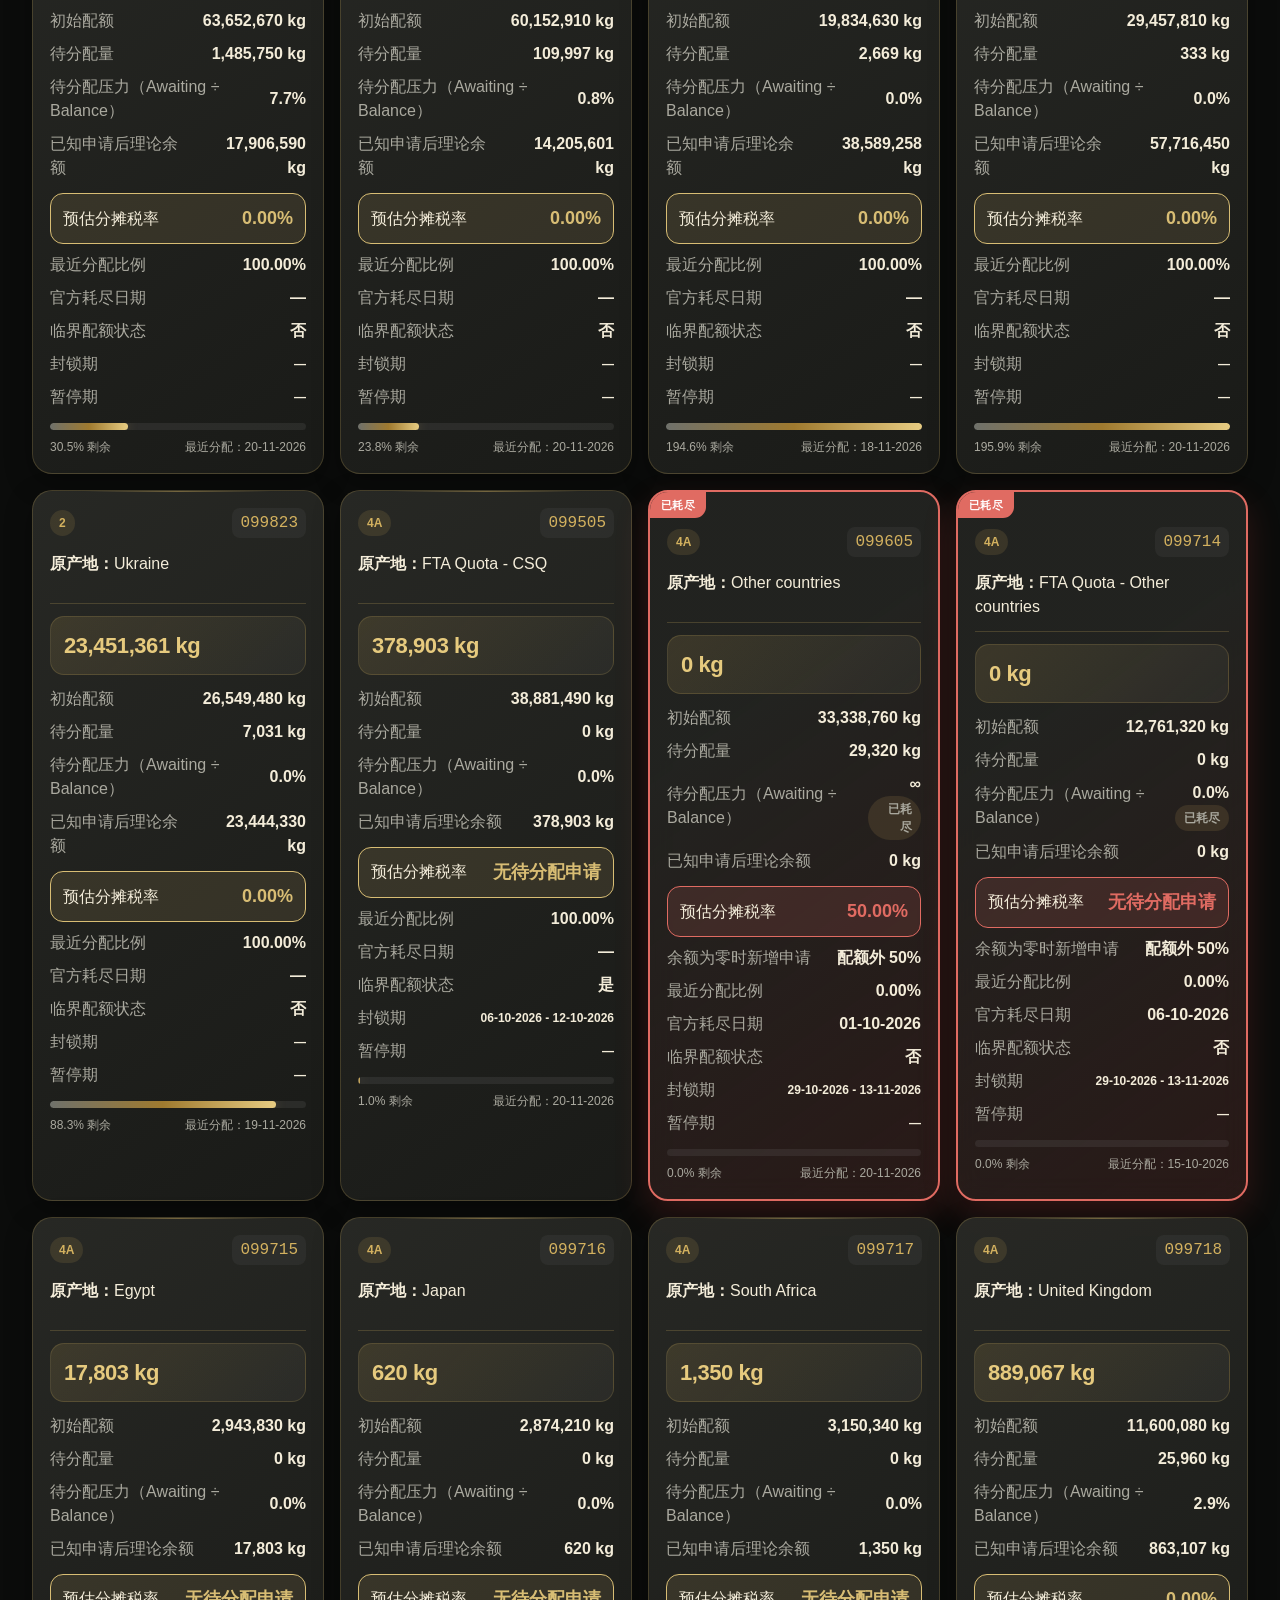
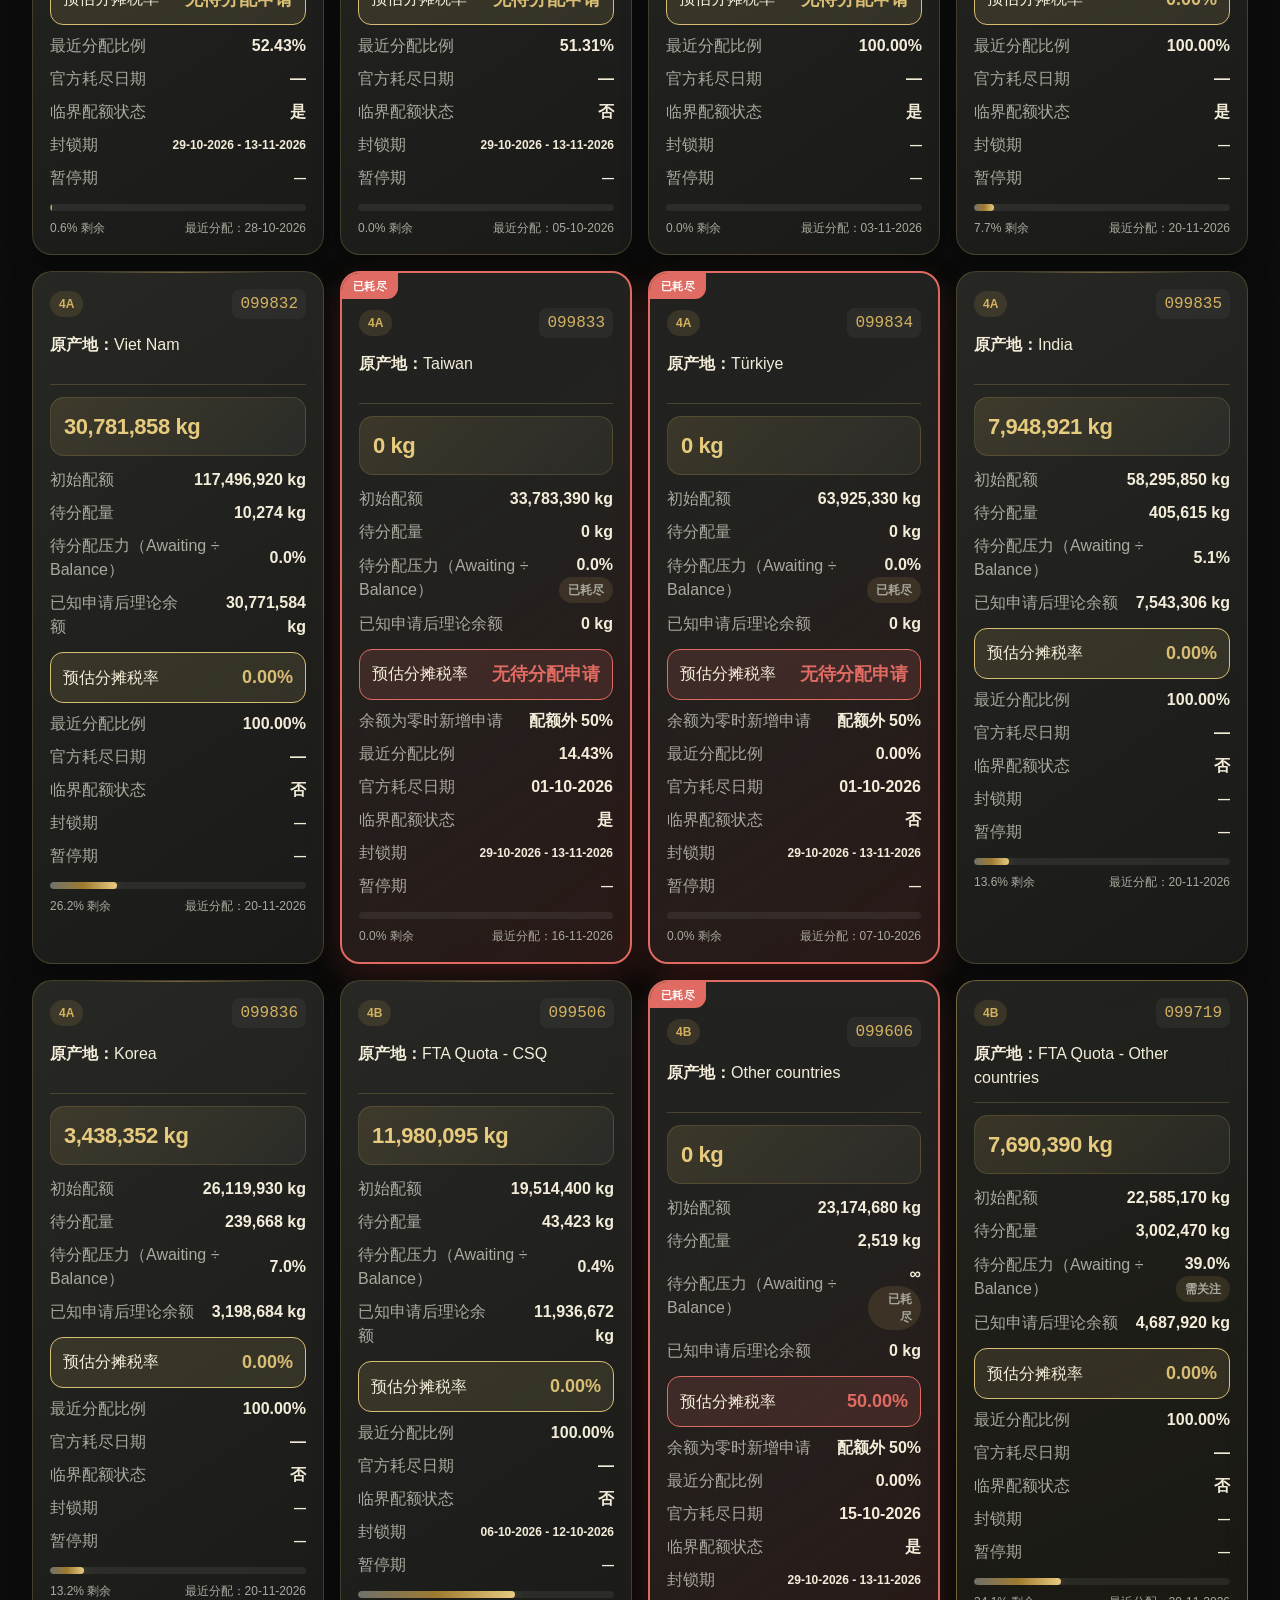
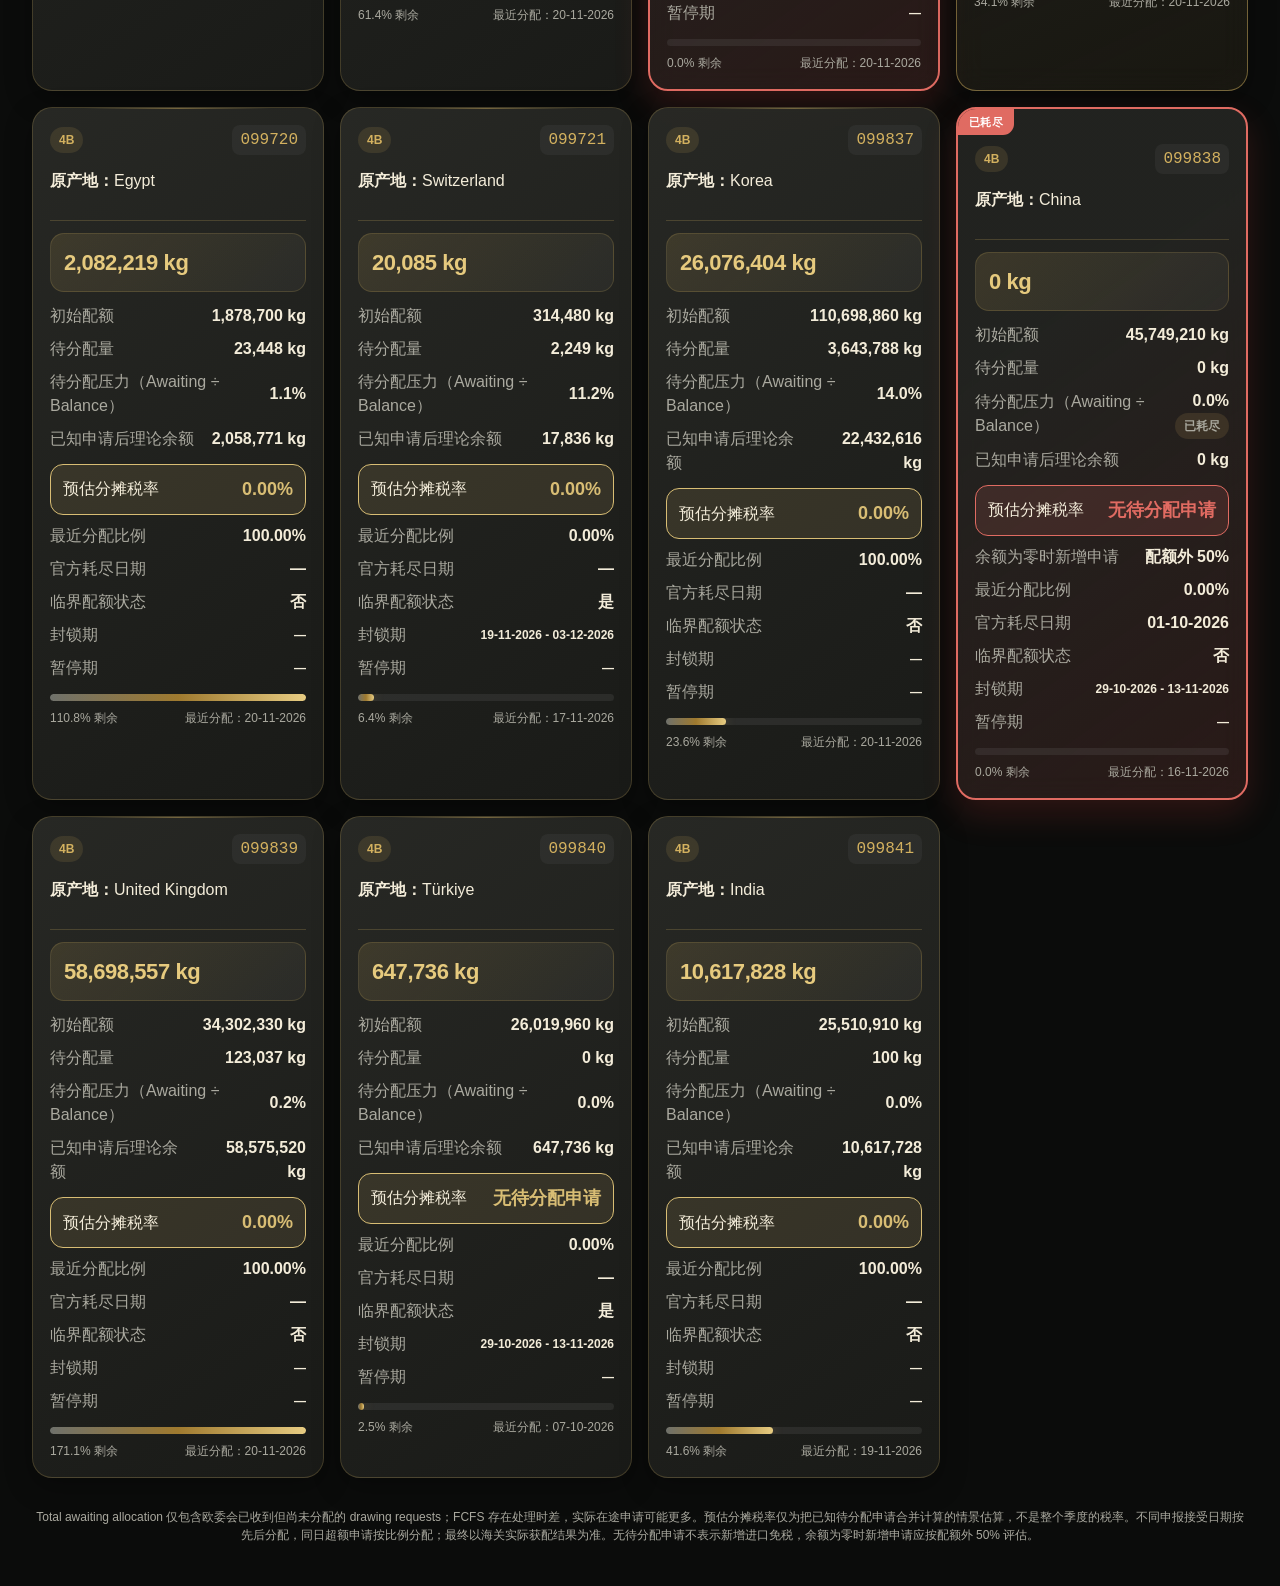
==== commit f64acf41: "Harden quota refreshes and publish a business change feed" ====
--- a/index.html
+++ b/index.html
@@ -470,10 +470,11 @@
 
     <section class="notice" id="notice">正在读取最新数据……</section>
     <section class="error-box" id="errors" aria-live="polite"></section>
+    <section class="preview" id="policy-status" hidden></section>
     <section class="preview" id="preview" hidden></section>
     <section class="preview"><details><summary>当前规则 · 结转、Critical 与熔炼浇铸证明（展开查看）</summary>
       <p>2026 年 7 月 1 日至 2027 年 6 月 30 日，未用季度额度可在同一配额年度内结转。前一季度的分配在季度结束后的第 20 个欧委会工作日停止；下一季度初始额度不等于届时实际余额。</p>
-      <p>2026/1457 第 5 条规定本措施配额不视为 Critical；官方「No」不代表申请压力低。看板风险标签独立比较待分配申请与官方 Balance，理论余额不是海关公布余额。</p>
+      <p>在 2026 年 7 月至 12 月适用期间，2026/1457 第 5 条规定本措施配额不视为 Critical；官方「No」不代表申请压力低。看板风险标签独立比较待分配申请与官方 Balance，理论余额不是海关公布余额。</p>
       <p>2026 年 10 月 1 日起，进口须提供可核验的熔炼与浇铸国证明，例如钢厂检验证书；该信息与非优惠原产地应分别核对。配额外 50% 及看板情景估算不能替代具体产品的最终税率核定。</p>
       <p><a href="https://eur-lex.europa.eu/eli/reg/2026/1384/oj/eng" target="_blank" rel="noopener noreferrer">2026/1384 · 第 3、4、14 条 ↗</a> · <a href="https://eur-lex.europa.eu/eli/reg_impl/2026/1457/oj/eng" target="_blank" rel="noopener noreferrer">2026/1457 · 第 4、5 条 ↗</a></p>
     </details></section>
@@ -484,7 +485,7 @@
   </main>
 
   <script>
-    const state = { dataset: null, category: "all", search: "", sort: "category" };
+    const state = { dataset: null, policy: [], viewingHistory: false, category: "all", search: "", sort: "category" };
     const number = new Intl.NumberFormat("en-US", { maximumFractionDigits: 0 });
 
     const escapeHtml = (value) => String(value ?? "")
@@ -505,13 +506,13 @@
       const initial = numeric(item.initial_amount_kg ?? item.initial);
       const balance = numeric(item.balance_kg ?? item.balance);
       const awaiting = numeric(item.awaiting_allocation_kg ?? item.awaiting);
-      const unavailable = item.stale || item.error ? "本次未取得有效余额" : item.not_yet_effective ? "尚未生效" : !periodContainsToday(item.validity_period) ? "不在当前有效期" : balance == null || initial == null || awaiting == null ? "官方数值未提供" : "";
+      const unavailable = item.stale || item.error ? "本次未取得有效余额" : item.not_yet_effective ? "尚未生效" : !periodContainsToday(item.validity_period) ? "不在当前有效期" : balance == null || initial == null ? "官方数值未提供" : "";
       const remainingPct = initial > 0 ? balance / initial * 100 : 0;
-      const awaitingShareOfInitial = initial > 0 ? awaiting / initial : 0;
-      const awaitingToBalance = balance > 0 ? awaiting / balance : null;
+      const awaitingShareOfInitial = initial > 0 && awaiting != null ? awaiting / initial : null;
+      const awaitingToBalance = balance > 0 && awaiting != null ? awaiting / balance : null;
       const pressureSort = awaitingToBalance == null ? (awaiting > 0 ? Number.MAX_SAFE_INTEGER : 0) : awaitingToBalance;
-      const effectiveBuffer = Math.max(balance - awaiting, 0);
-      const outsideRatio = awaiting > 0 ? Math.max(awaiting - balance, 0) / awaiting : 0;
+      const effectiveBuffer = awaiting == null ? null : Math.max(balance - awaiting, 0);
+      const outsideRatio = awaiting == null ? null : awaiting > 0 ? Math.max(awaiting - balance, 0) / awaiting : 0;
       const estimatedTariff = awaiting > 0 ? outsideRatio * 50 : null;
       return { ...item, initial, balance, awaiting, unavailable, remainingPct, awaitingShareOfInitial, awaitingToBalance, pressureSort, effectiveBuffer, outsideRatio, estimatedTariff };
     };
@@ -550,6 +551,19 @@
       return rows;
     }
 
+    function distributionRule(period) {
+      const dates = [...String(period || "").matchAll(/(\d{2})-(\d{2})-(\d{4})/g)];
+      if (dates.length !== 2) return null;
+      const [start, end] = dates.map(match => [match[3], match[2], match[1]].join("-"));
+      return state.policy.find(rule => rule.from <= start && end <= rule.through);
+    }
+
+    function policyLinks(rule) {
+      return rule.sources.map(source =>
+        `<a href="${escapeHtml(source.url)}" target="_blank" rel="noopener noreferrer">${escapeHtml(source.name)}</a>`
+      ).join(" · ");
+    }
+
     function render() {
       const meta = state.dataset?.meta || {};
       const rows = currentRows();
@@ -561,12 +575,21 @@
       document.querySelector("#stat-over").textContent = String(valid.filter((r) => r.balance > 0 && (r.awaitingToBalance ?? 0) >= 0.7).length);
       document.querySelector("#stat-critical").textContent = `${valid.filter((r) => String(r.critical).toLowerCase() === "yes").length} / ${valid.filter((r) => r.balance <= 0).length}`;
       const pendingEstimates = valid.filter((r) => r.estimatedTariff != null);
-      document.querySelector("#stat-tariff").textContent = pendingEstimates.length ? `${Math.max(...pendingEstimates.map((r) => r.estimatedTariff)).toFixed(2)}%` : "无待分配申请";
+      document.querySelector("#stat-tariff").textContent = pendingEstimates.length ? `${Math.max(...pendingEstimates.map((r) => r.estimatedTariff)).toFixed(2)}%` : valid.some(r => r.awaiting == null) ? "待分配数据不完整" : "无待分配申请";
+
+      const currentRule = distributionRule(meta.validity_period);
+      const policyStatus = document.querySelector("#policy-status");
+      const currentPeriod = state.viewingHistory || periodContainsToday(meta.validity_period);
+      policyStatus.hidden = !meta.validity_period;
+      policyStatus.innerHTML = currentRule && currentPeriod
+        ? `所示季度分配规则依据：${policyLinks(currentRule)}`
+        : currentPeriod ? "所示季度分配规则待核实。"
+          : "当前季度快照尚未取得。请核对官方正在生效的配额。";
 
       const future = (state.dataset?.items || []).filter((item) => !item.stale && item.next_period);
       const preview = document.querySelector("#preview");
       preview.hidden = !future.length;
-      if (future.length) preview.innerHTML = `<details><summary>下一季度 · ${escapeHtml(meta.next_period || "官方预告")} · ${future.length} 个编号（展开查看）</summary><p>下列初始额度来自 TARIC 未来有效期记录。当前余额与待分配量仍属于本季度；未来余额未公布时不作零余额判断。点击编号核对原文。</p><div class="preview-grid">${future.map((item) => `<div class="preview-item"><a href="${escapeHtml(item.next_period.detail_url)}" target="_blank" rel="noopener noreferrer"><strong>${escapeHtml(item.category)} · ${escapeHtml(item.code)} · ${escapeHtml(item.origin)}</strong></a><span>${escapeHtml(item.next_period.validity_period)}</span><span>初始额度：${number.format(item.next_period.initial_amount_kg)} kg</span><span>余额：${item.next_period.balance_kg == null ? "尚未公布" : number.format(item.next_period.balance_kg) + " kg"}</span></div>`).join("")}</div></details>`;
+      if (future.length) preview.innerHTML = `<details><summary>下一季度 · ${escapeHtml(meta.next_period || "官方预告")} · ${future.length} 个编号（展开查看）</summary><p>下列初始额度来自 TARIC 未来有效期记录。当前余额与待分配量仍属于本季度；未来初始额度不等于届时实际可用余额。点击编号核对原文。</p><div class="preview-grid">${future.map((item) => `<div class="preview-item"><a href="${escapeHtml(item.next_period.detail_url)}" target="_blank" rel="noopener noreferrer"><strong>${escapeHtml(item.category)} · ${escapeHtml(item.code)} · ${escapeHtml(item.origin)}</strong></a><span>${escapeHtml(item.next_period.validity_period)}</span><span>初始额度：${number.format(item.next_period.initial_amount_kg)} kg</span><span>${distributionRule(item.next_period.validity_period) ? `配额分配规则依据：${policyLinks(distributionRule(item.next_period.validity_period))}` : "配额分配规则待核实"}</span></div>`).join("")}</div></details>`;
 
       const activeBlockingPeriods = (value) => {
         const periods = String(value || "").match(/\d{2}-\d{2}-\d{4}\s*-\s*\d{2}-\d{2}-\d{4}/g) || [];
@@ -601,7 +624,7 @@
         const risk = isOver ? "high" : isNear ? "near" : isWatch ? "watch" : "";
         const stale = row.stale ? "stale" : "";
         const width = usable ? Math.max(0, Math.min(100, row.remainingPct)) : 0;
-        const pressureText = !usable ? "—" : row.balance > 0 ? ((row.awaitingToBalance ?? 0) * 100).toFixed(1) + "%" : row.awaiting > 0 ? "∞" : "0.0%";
+        const pressureText = !usable || row.awaiting == null ? "—" : row.balance > 0 ? ((row.awaitingToBalance ?? 0) * 100).toFixed(1) + "%" : row.awaiting > 0 ? "∞" : "0.0%";
         const riskLabel = exhausted ? '<span class="badge">已耗尽</span>' : isOver ? '<span class="badge">极高风险</span>' : isNear ? '<span class="badge">高风险</span>' : isWatch ? '<span class="badge">需关注</span>' : "";
         const futureLabel = row.not_yet_effective ? '<span class="badge">尚未生效</span>' : "";
         const detailHref = row.detail_url || row.url || "#";
@@ -616,8 +639,8 @@
             <div class="metric"><span>初始配额</span><strong>${row.initial == null ? "—" : number.format(row.initial) + " kg"}</strong></div>
             <div class="metric"><span>待分配量</span><strong>${row.awaiting == null || row.unavailable ? "—" : number.format(row.awaiting) + " kg"}</strong></div>
             <div class="metric"><span>待分配压力（Awaiting ÷ Balance）</span><strong>${pressureText} ${riskLabel}</strong></div>
-            <div class="metric"><span>已知申请后理论余额</span><strong>${usable ? number.format(row.effectiveBuffer) + " kg" : "—"}</strong></div>
-            <div class="metric tariff"><span>预估分摊税率</span><strong>${!usable ? "—" : row.estimatedTariff == null ? "无待分配申请" : row.estimatedTariff.toFixed(2) + "%"}</strong></div>
+            <div class="metric"><span>已知申请后理论余额</span><strong>${usable && row.effectiveBuffer != null ? number.format(row.effectiveBuffer) + " kg" : "—"}</strong></div>
+            <div class="metric tariff"><span>预估分摊税率</span><strong>${!usable || row.awaiting == null ? "—" : row.estimatedTariff == null ? "无待分配申请" : row.estimatedTariff.toFixed(2) + "%"}</strong></div>
             ${usable && row.balance === 0 ? '<div class="metric"><span>余额为零时新增申请</span><strong>配额外 50%</strong></div>' : ""}
             <div class="metric"><span title="官方最近一次分配的获配比例；只适用于该批有效申请，不是季度使用率或你这票货的最终税率">最近分配比例</span><strong>${row.allocated_percentage == null || row.unavailable ? "—" : Number(row.allocated_percentage).toFixed(2) + "%"}</strong></div>
             <div class="metric"><span title="最后获得配额的申报被海关接受的日期，不是欧委会处理分配的日期；—表示官方未提供">官方耗尽日期</span><strong>${row.unavailable ? "—" : escapeHtml(row.exhaustion_date || "—")}</strong></div>
@@ -636,6 +659,7 @@
         const response = await fetch(`${path}?v=${Date.now()}`, { cache: "no-store" });
         if (!response.ok) throw new Error(`HTTP ${response.status}`);
         state.dataset = await response.json();
+        state.viewingHistory = path !== "./data/current.json";
         render();
       } catch (error) {
         document.querySelector("#errors").classList.add("show");
@@ -702,12 +726,23 @@
     document.querySelector("#export-json").addEventListener("click", () => download(`eu-taric-quota-${exportDate()}.json`, JSON.stringify({ meta: state.dataset?.meta || {}, items: exportRows() }, null, 2), "application/json"));
     document.querySelector("#export-csv").addEventListener("click", () => {
       const headers = ["category", "code", "origin", "taric_origin", "initial_kg", "amount_kg", "balance_kg", "awaiting_kg", "awaiting_share_of_initial", "awaiting_to_balance_ratio", "effective_buffer_kg", "outside_ratio", "estimated_blended_tariff_pct", "remaining_pct", "allocated_percentage", "critical_status", "blocking_period", "suspension_period", "exhaustion_date", "last_import_date", "last_allocation_date", "not_yet_effective", "stale", "error", "source_url", "current_balance_available"];
-      const rows = currentRows().map((r) => [r.category, r.code, r.origin || r.expected_origin, r.taric_origin, r.initial, r.amount_kg, r.balance, r.awaiting, r.unavailable ? "" : r.awaitingShareOfInitial.toFixed(4), r.unavailable || r.awaitingToBalance == null ? "" : r.awaitingToBalance.toFixed(4), r.unavailable ? "" : r.effectiveBuffer, r.unavailable ? "" : r.outsideRatio.toFixed(4), r.unavailable || r.estimatedTariff == null ? "" : r.estimatedTariff.toFixed(2), r.unavailable ? "" : r.remainingPct.toFixed(2), r.allocated_percentage == null || r.unavailable ? "" : Number(r.allocated_percentage).toFixed(2), criticalCn(r.critical), r.blocking_period, r.suspension_period, r.exhaustion_date, r.last_import_date, r.last_allocation_date, Boolean(r.not_yet_effective), Boolean(r.stale), r.error, r.detail_url || r.url, !r.unavailable]);
+      const rows = currentRows().map((r) => [r.category, r.code, r.origin || r.expected_origin, r.taric_origin, r.initial, r.amount_kg, r.balance, r.awaiting, r.unavailable ? "" : r.awaitingShareOfInitial?.toFixed(4), r.unavailable || r.awaitingToBalance == null ? "" : r.awaitingToBalance.toFixed(4), r.unavailable ? "" : r.effectiveBuffer, r.unavailable ? "" : r.outsideRatio?.toFixed(4), r.unavailable || r.estimatedTariff == null ? "" : r.estimatedTariff.toFixed(2), r.unavailable ? "" : r.remainingPct.toFixed(2), r.allocated_percentage == null || r.unavailable ? "" : Number(r.allocated_percentage).toFixed(2), criticalCn(r.critical), r.blocking_period, r.suspension_period, r.exhaustion_date, r.last_import_date, r.last_allocation_date, Boolean(r.not_yet_effective), Boolean(r.stale), r.error, r.detail_url || r.url, !r.unavailable]);
       const csv = [headers, ...rows].map((row) => row.map((cell) => `"${String(cell ?? "").replaceAll('"', '""')}"`).join(",")).join("\n");
       download(`eu-taric-quota-${exportDate()}.csv`, `\ufeff${csv}`, "text/csv;charset=utf-8");
     });
 
+    async function loadPolicy() {
+      try {
+        const response = await fetch("./data/quota-policy.json", { cache: "no-store" });
+        if (response.ok) {
+          state.policy = await response.json();
+          if (state.dataset) render();
+        }
+      } catch (_) { /* 政策状态缺失时按待核实展示 */ }
+    }
+
     loadDataset();
+    loadPolicy();
     loadHistoryIndex();
   </script>
 <script src="./quarterly-summary.js"></script>
